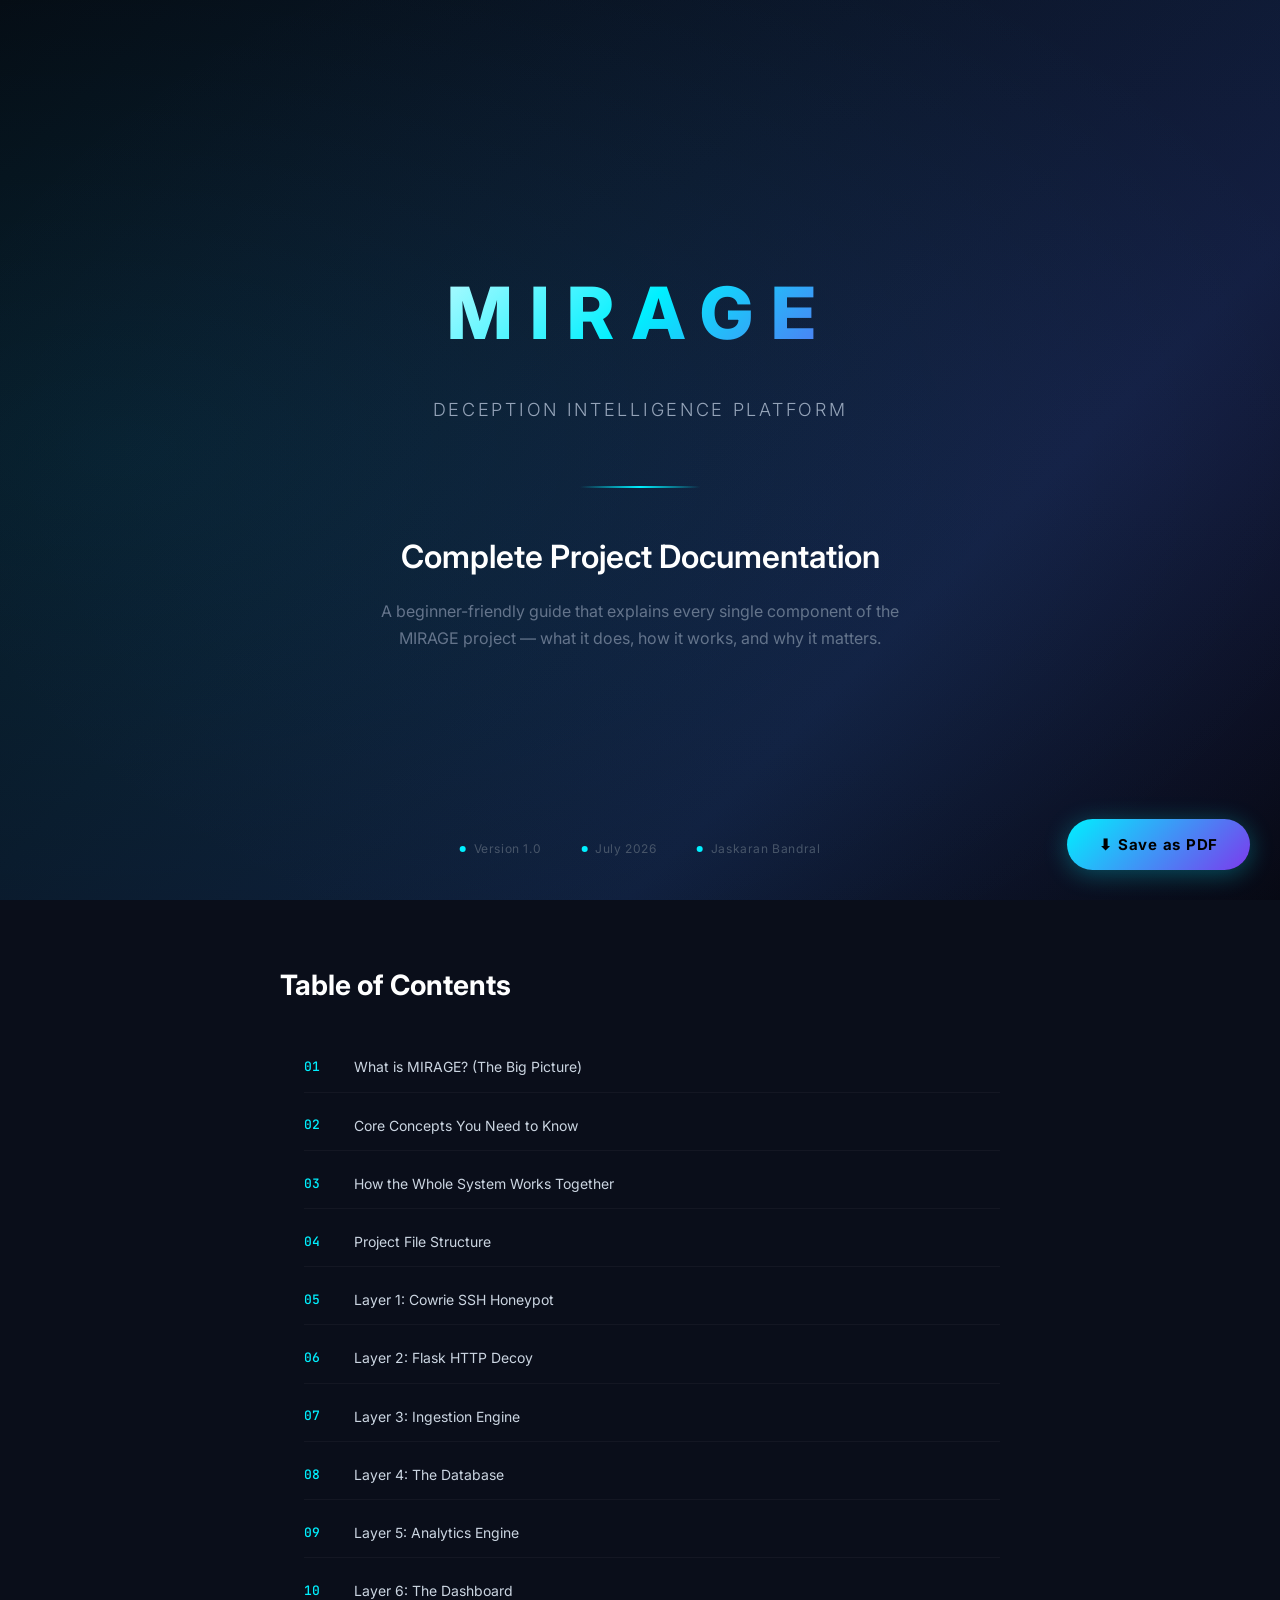
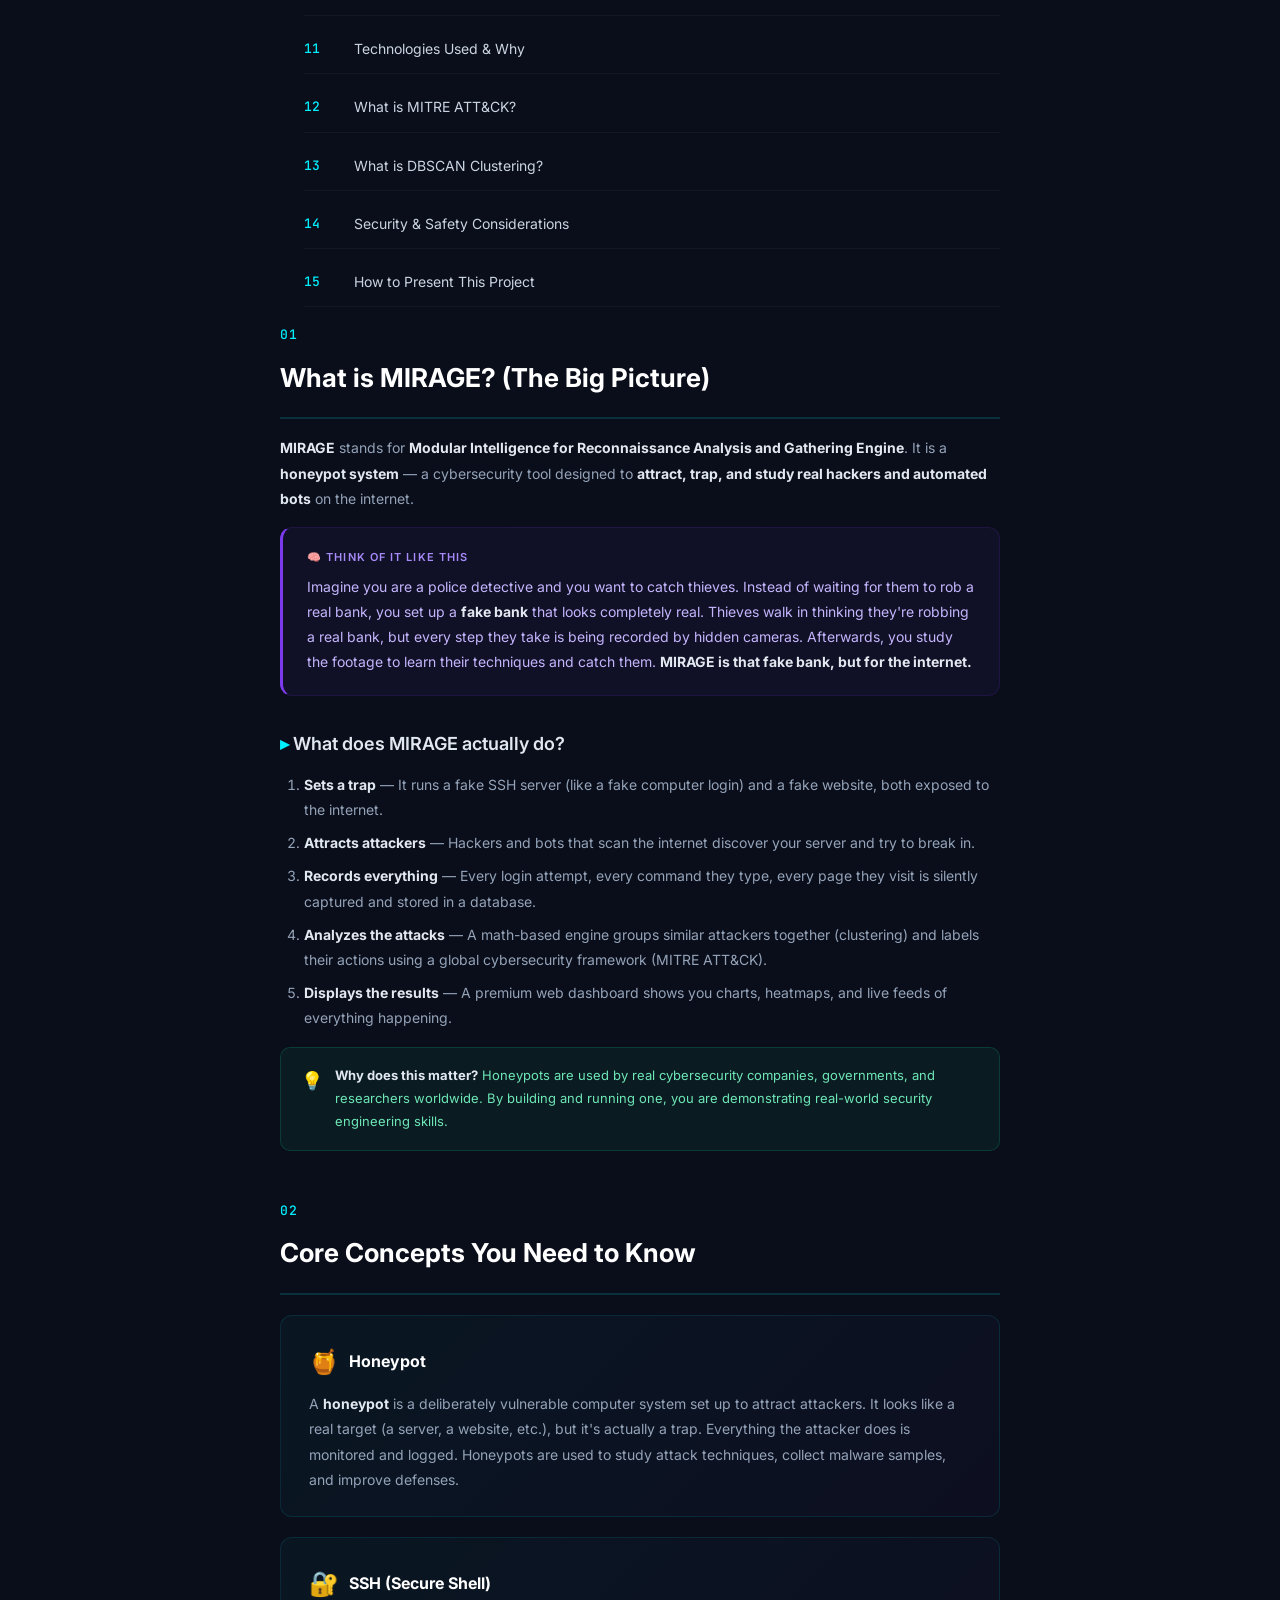
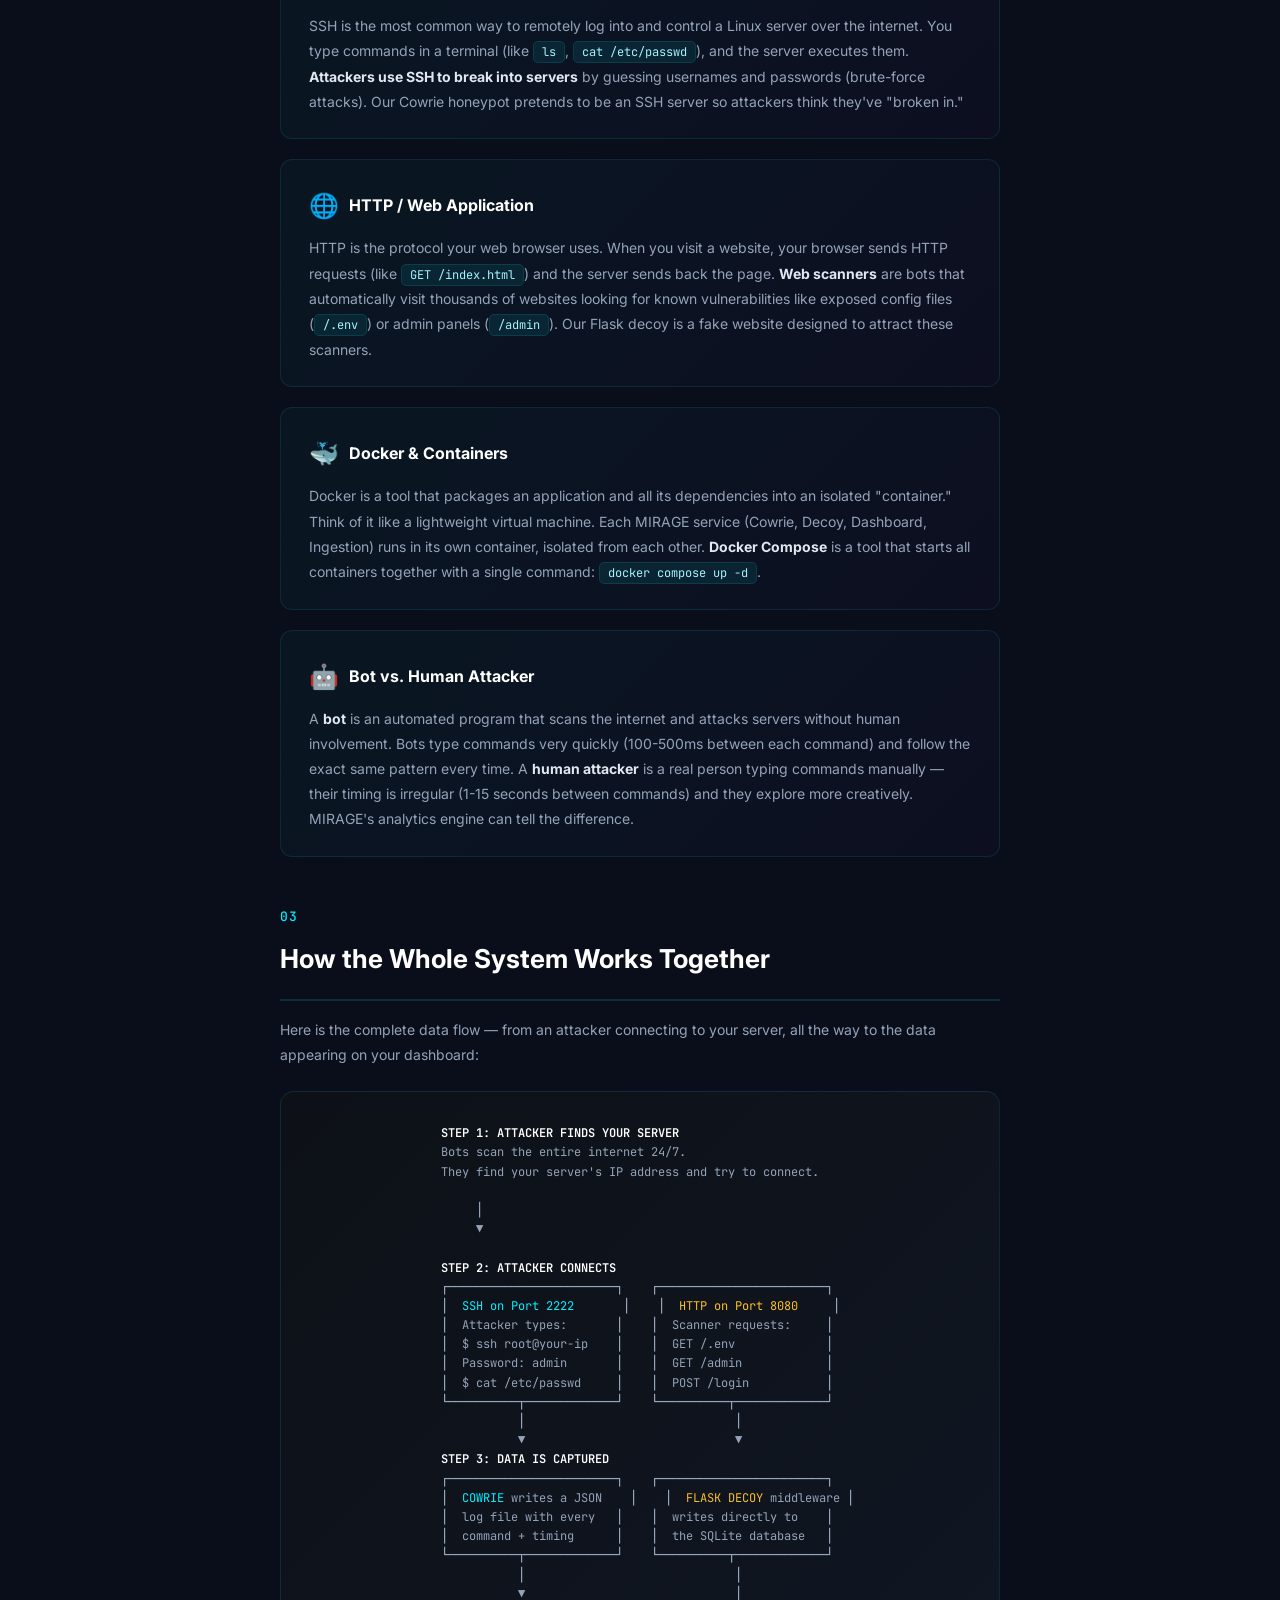
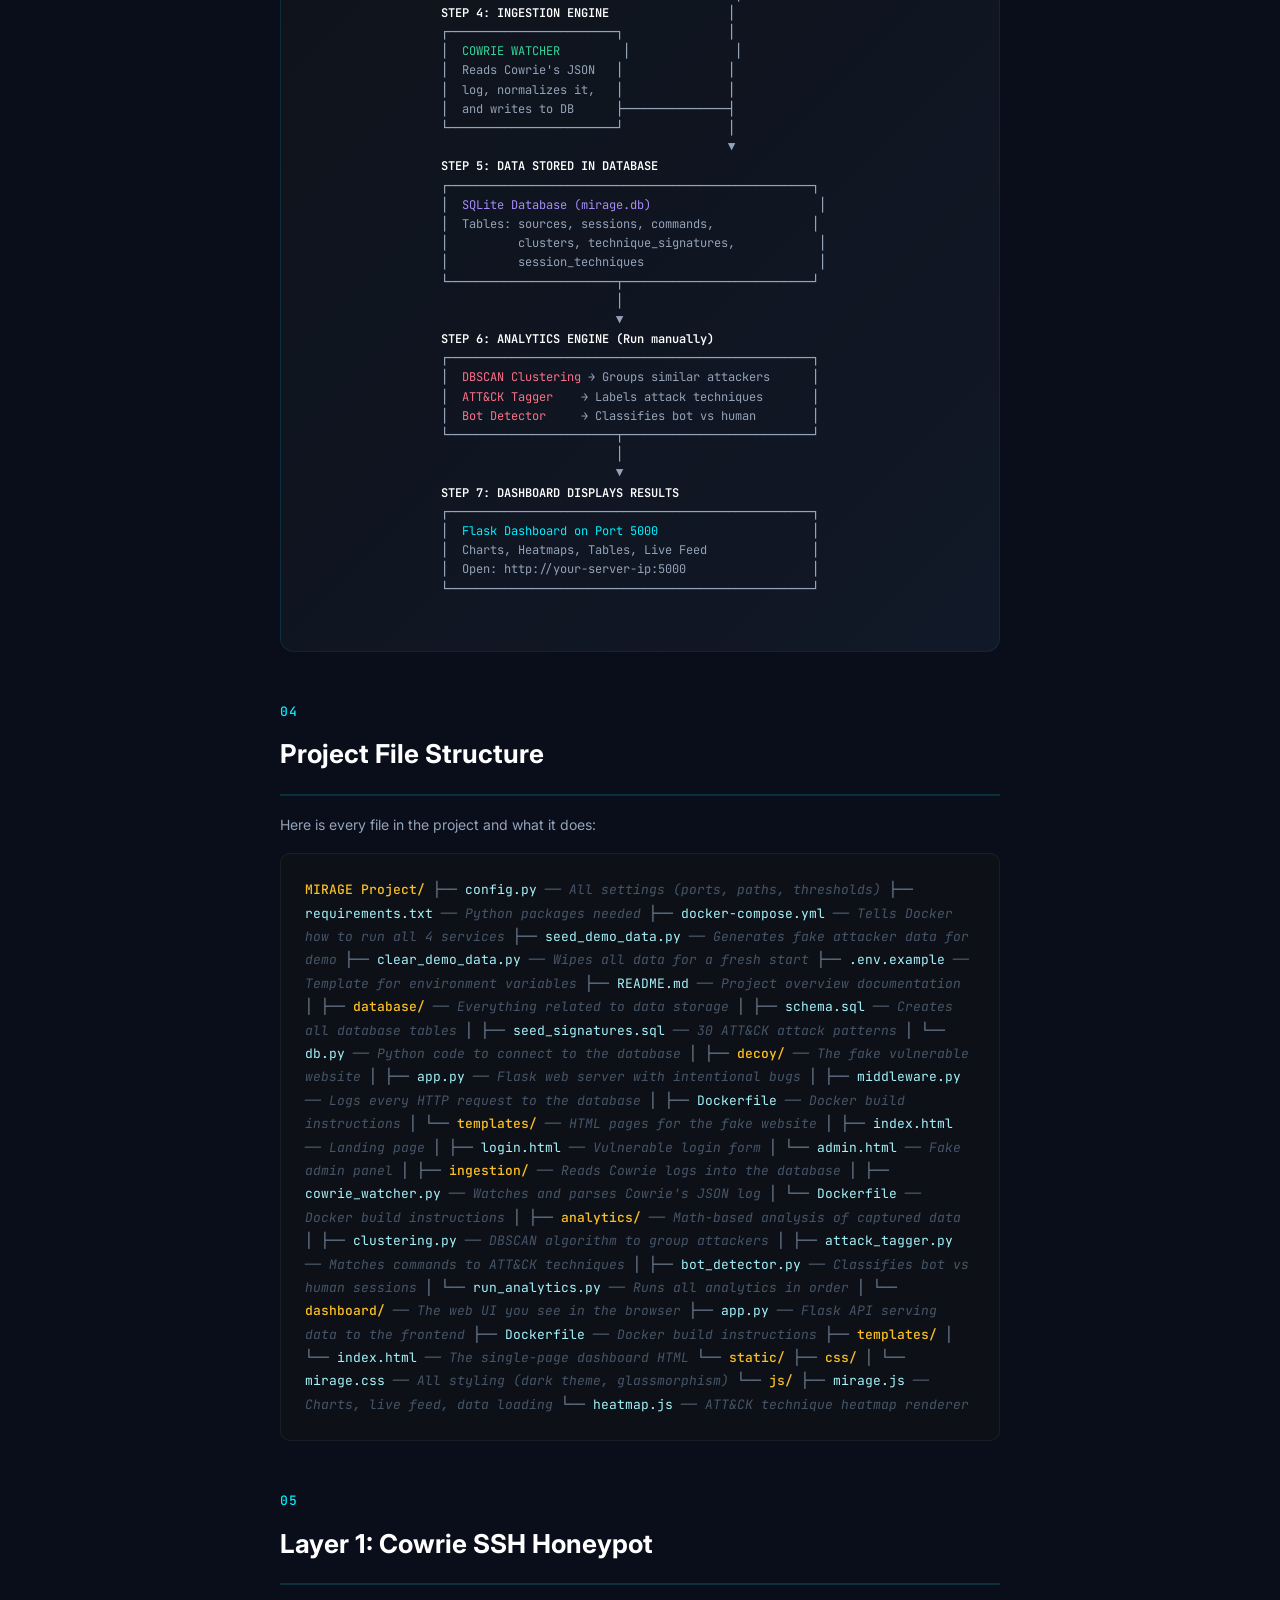
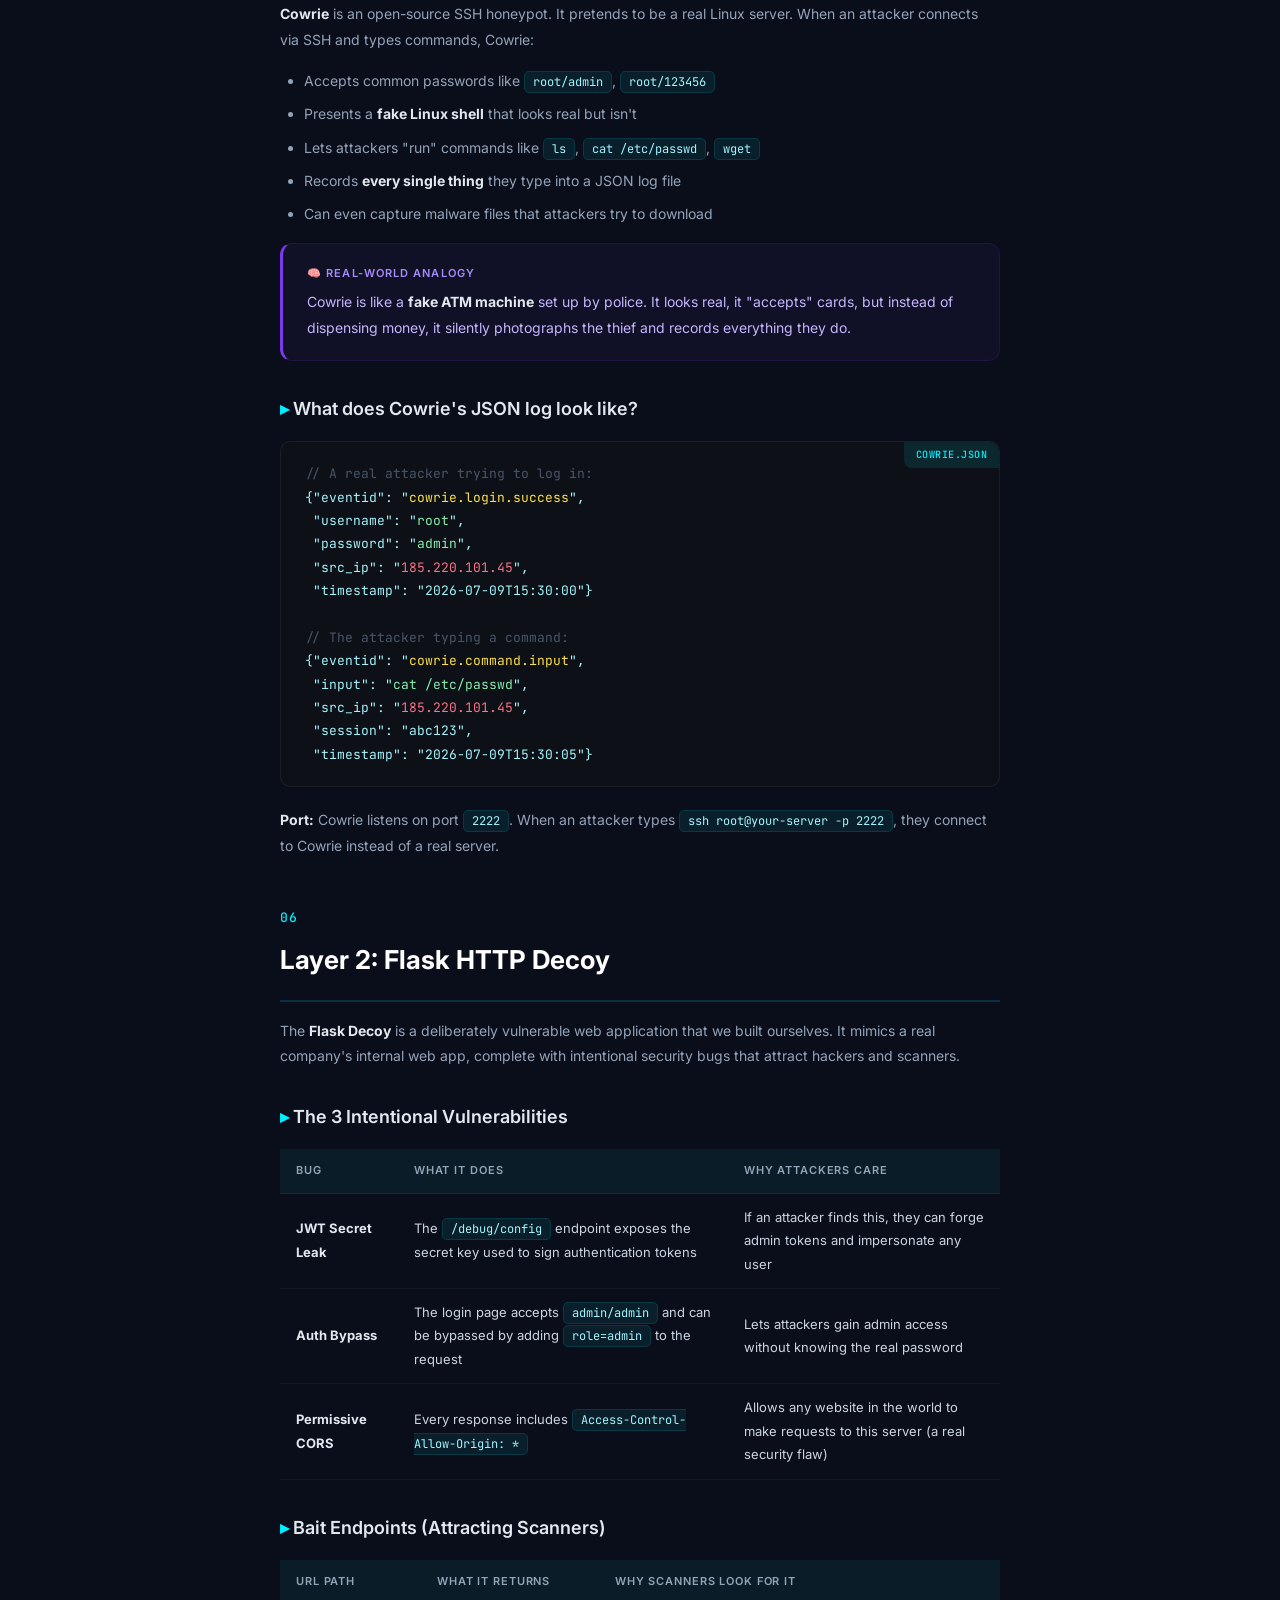
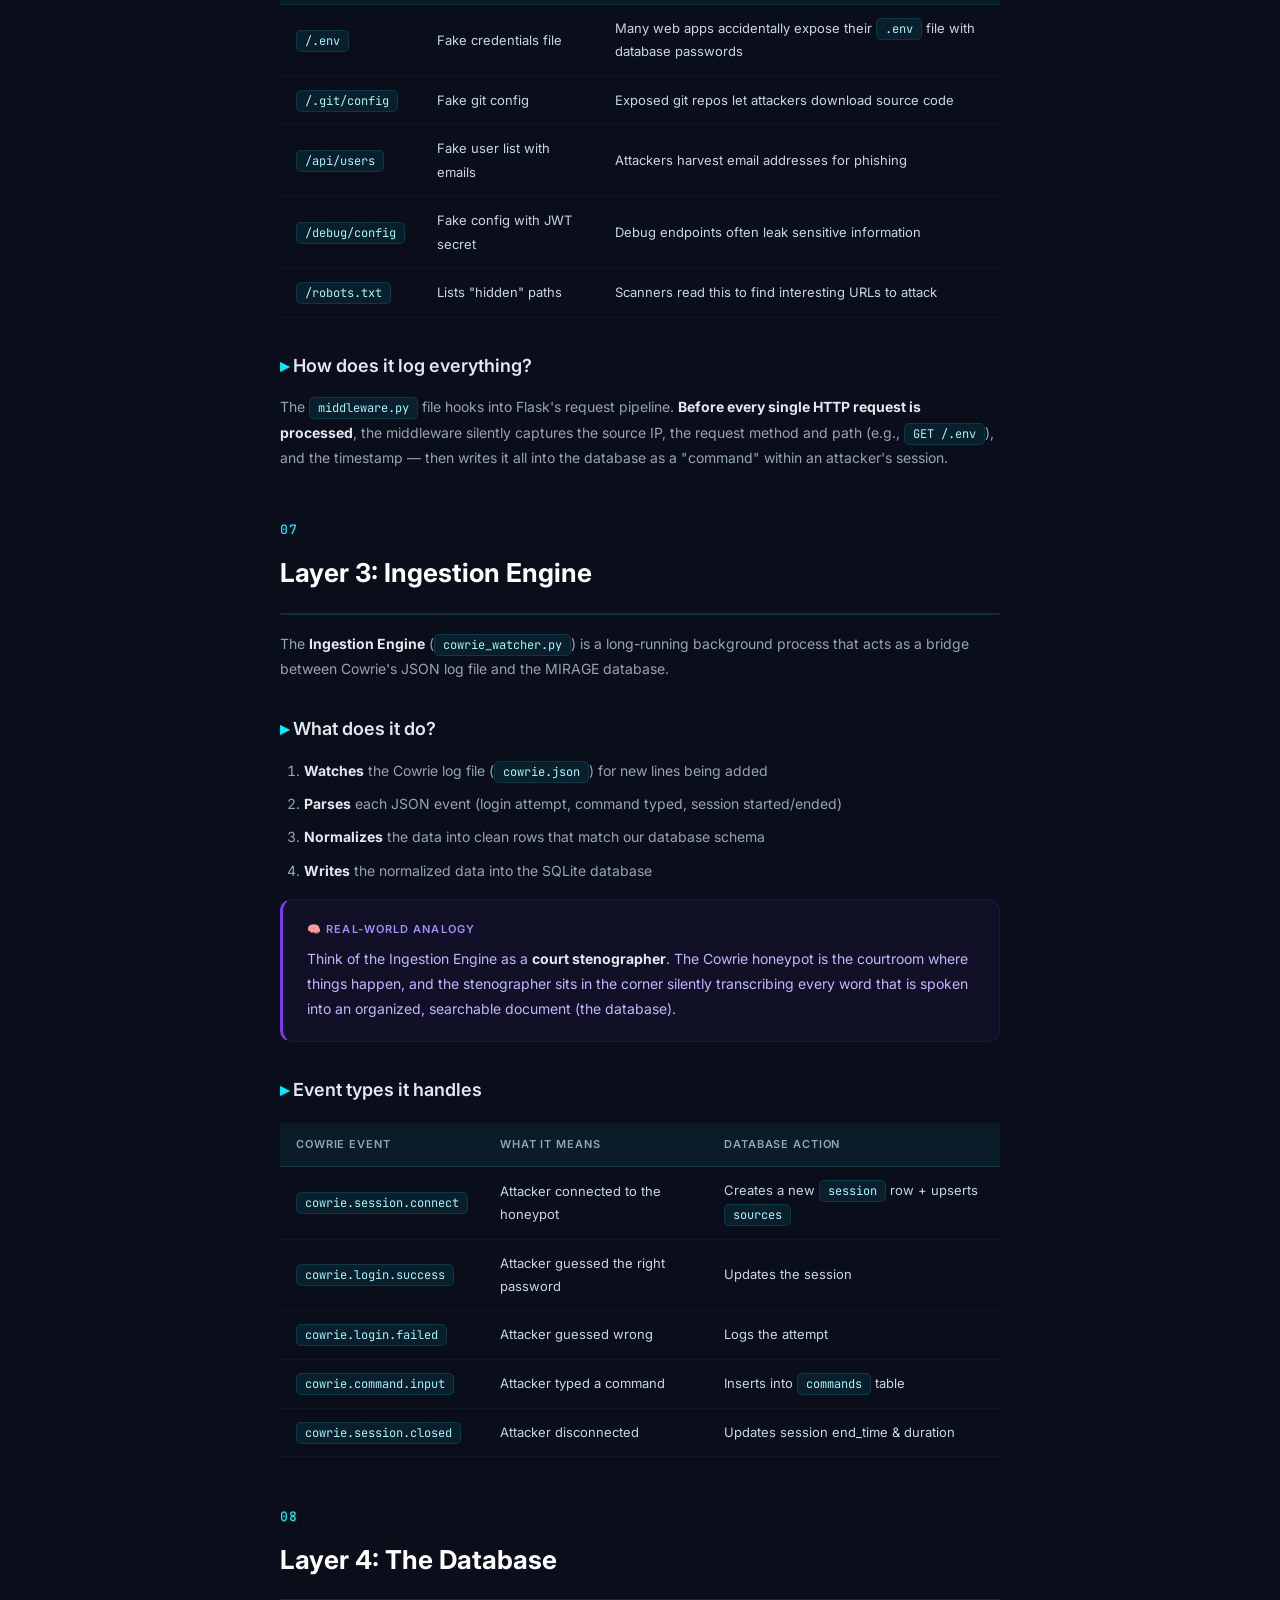
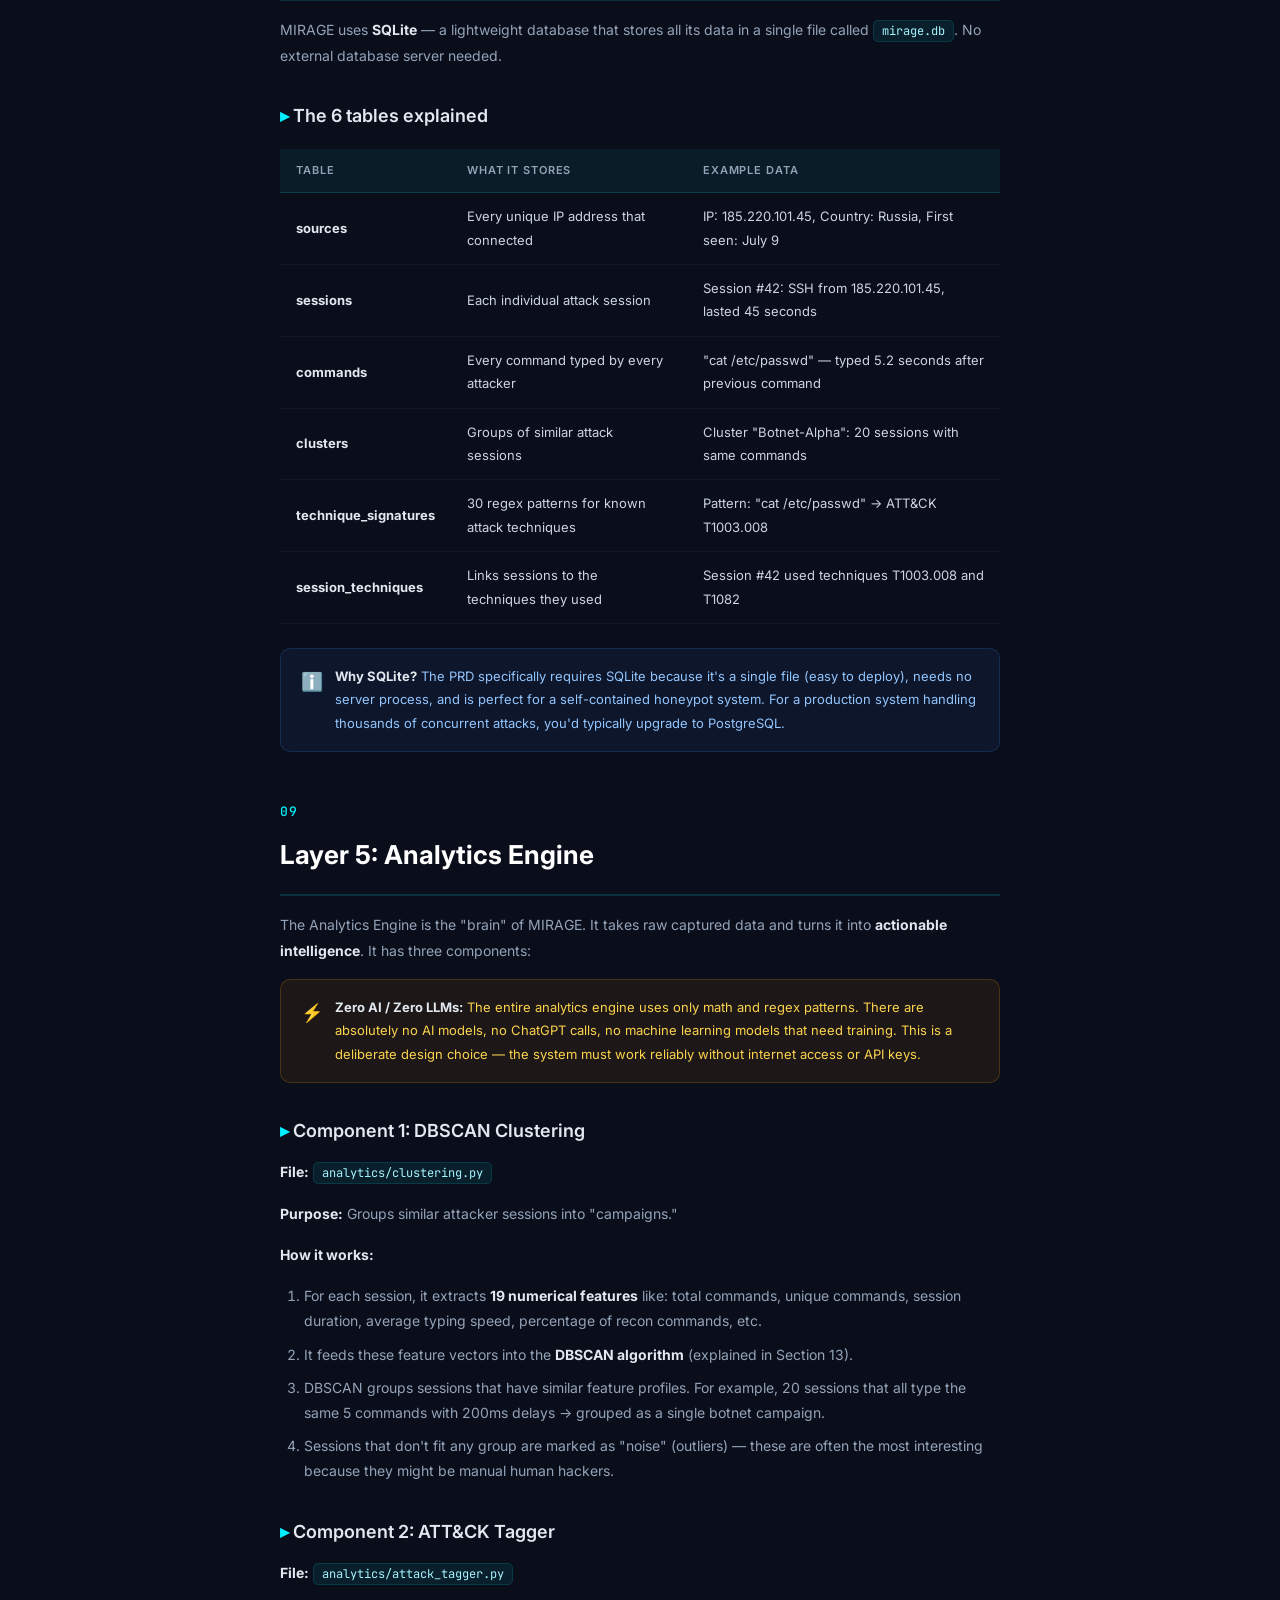
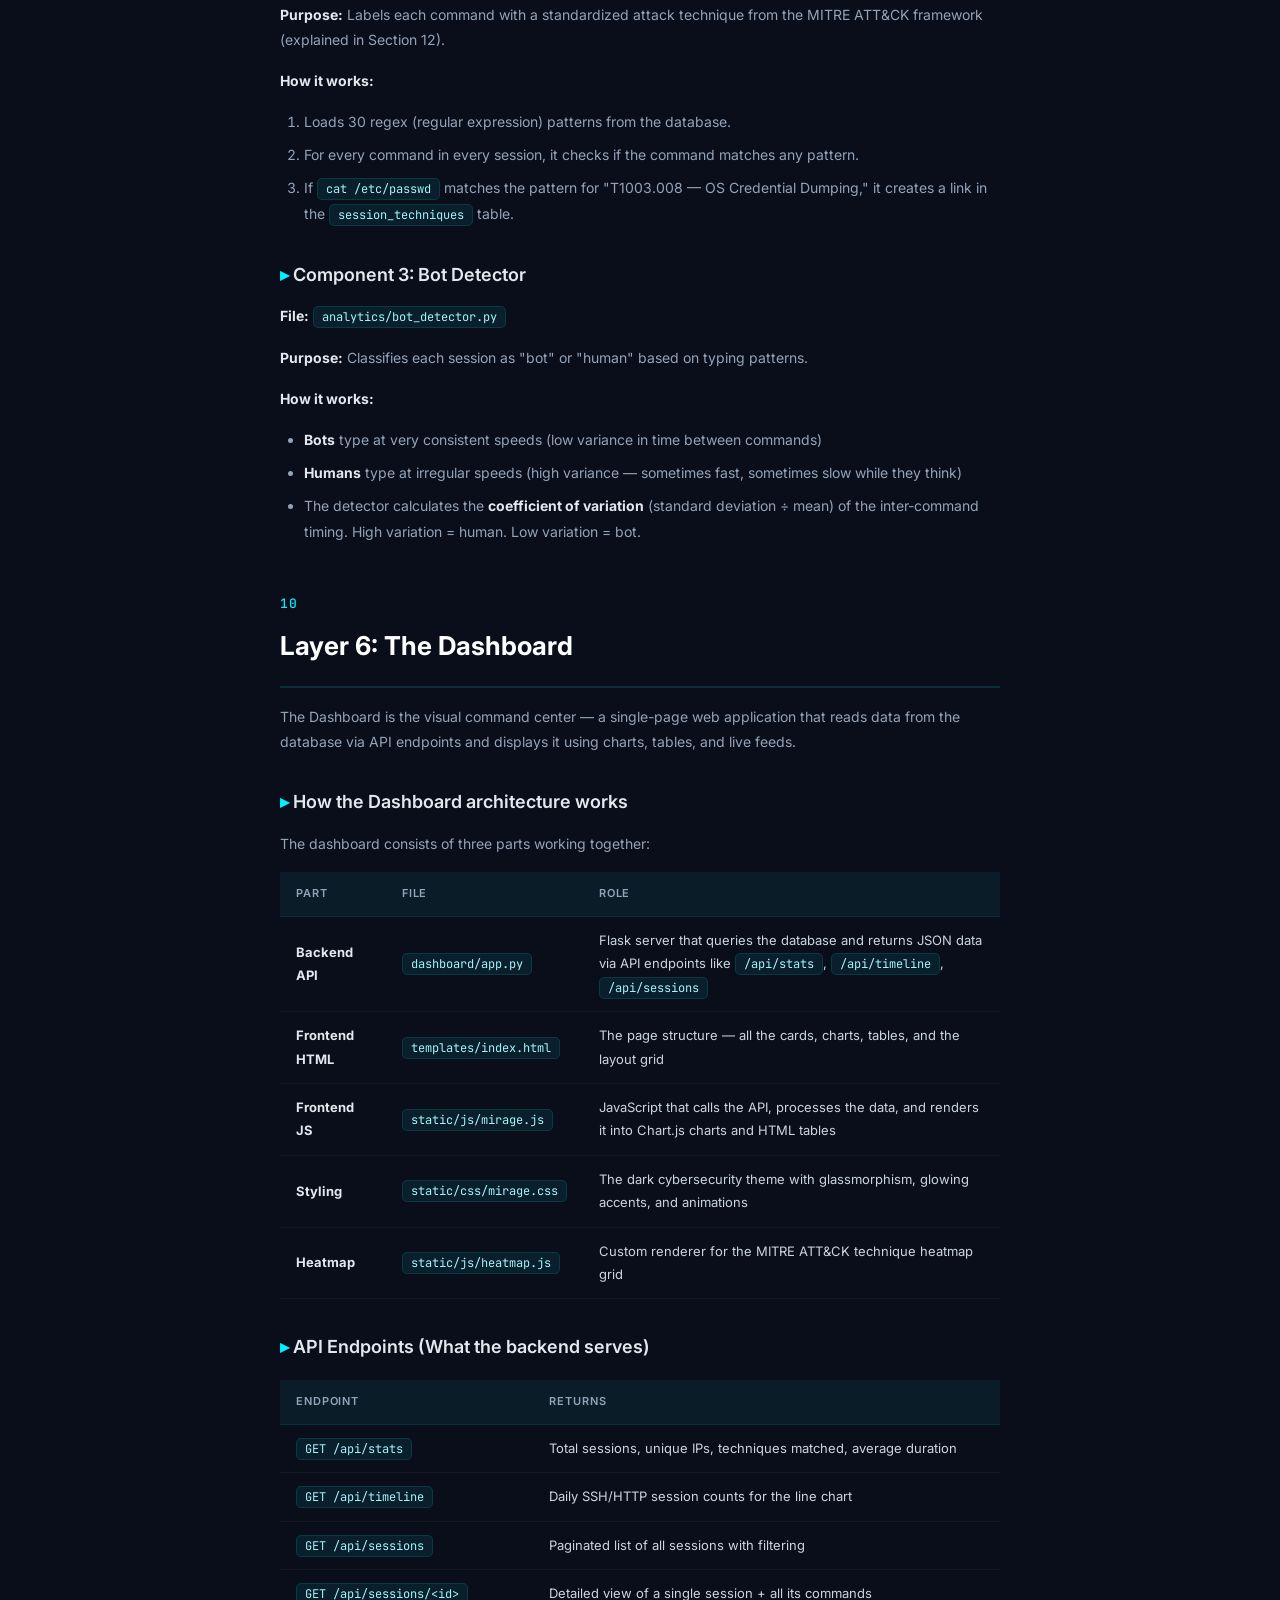
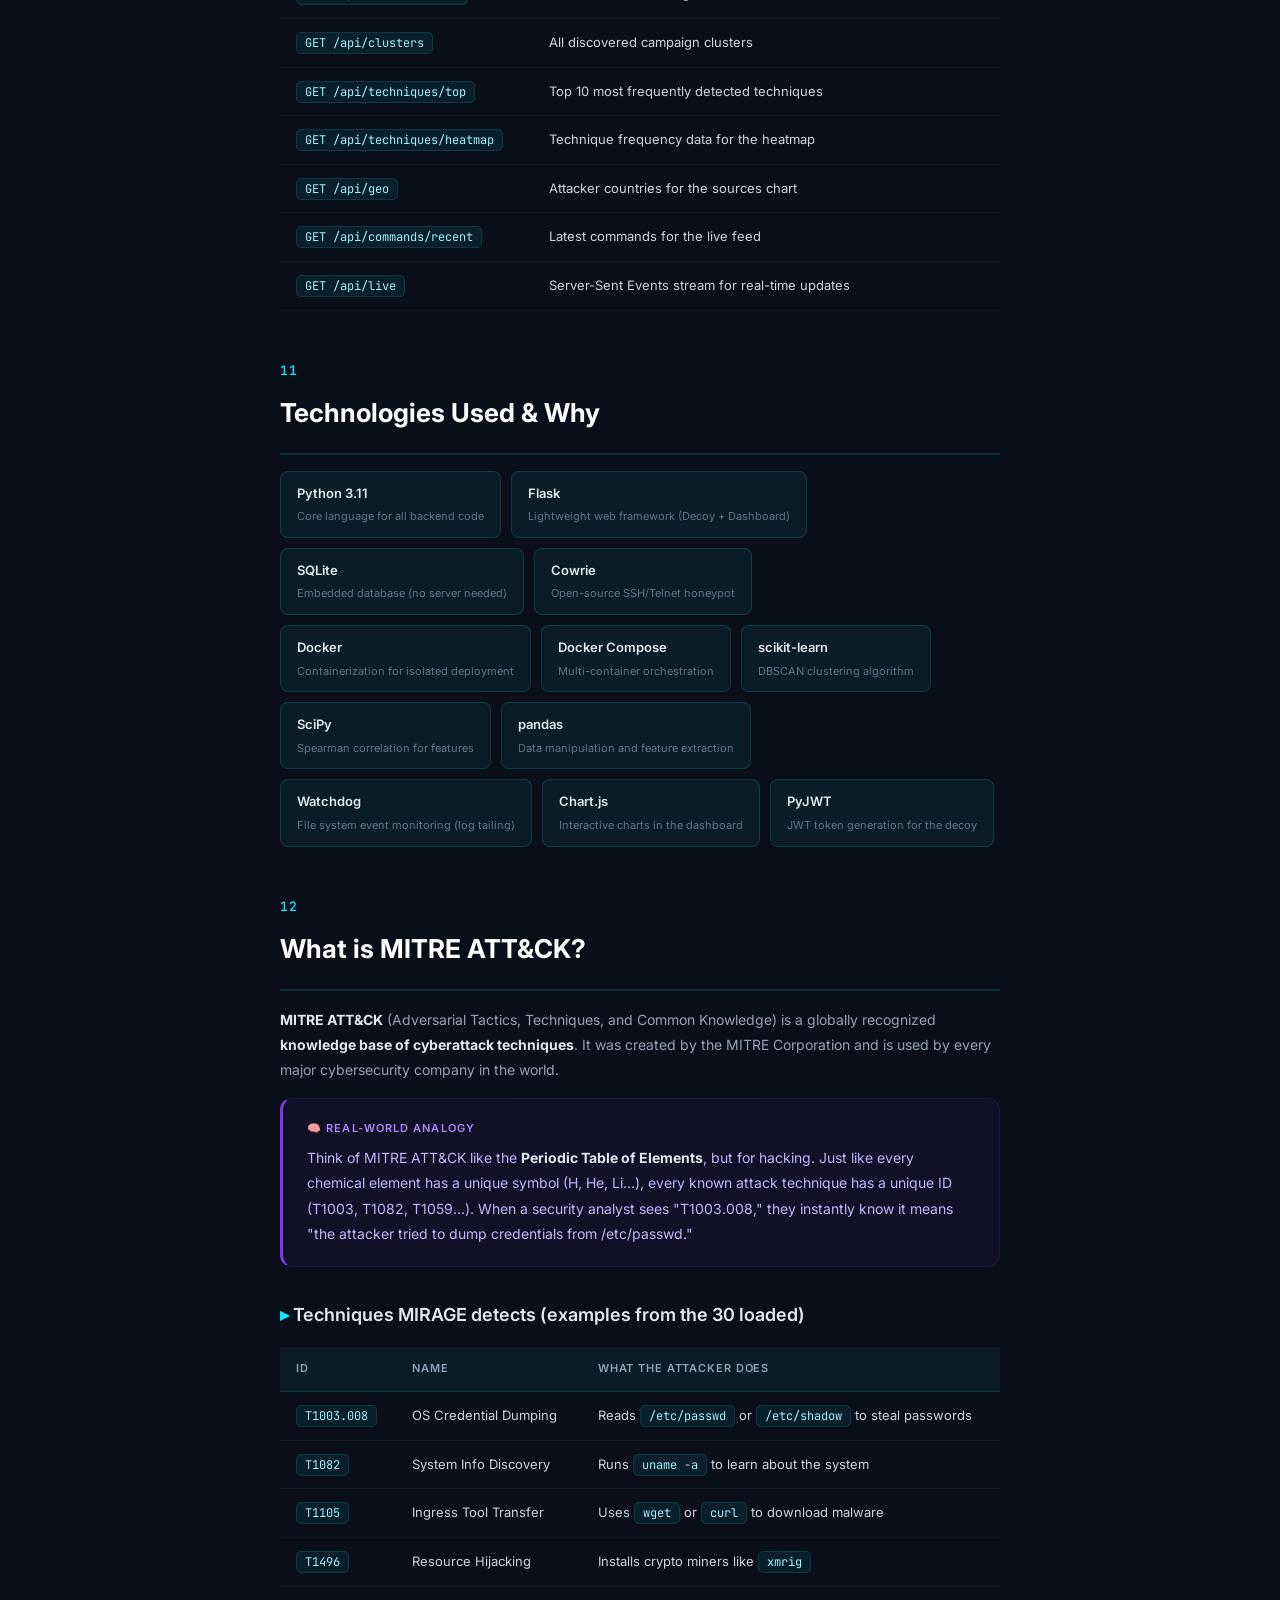
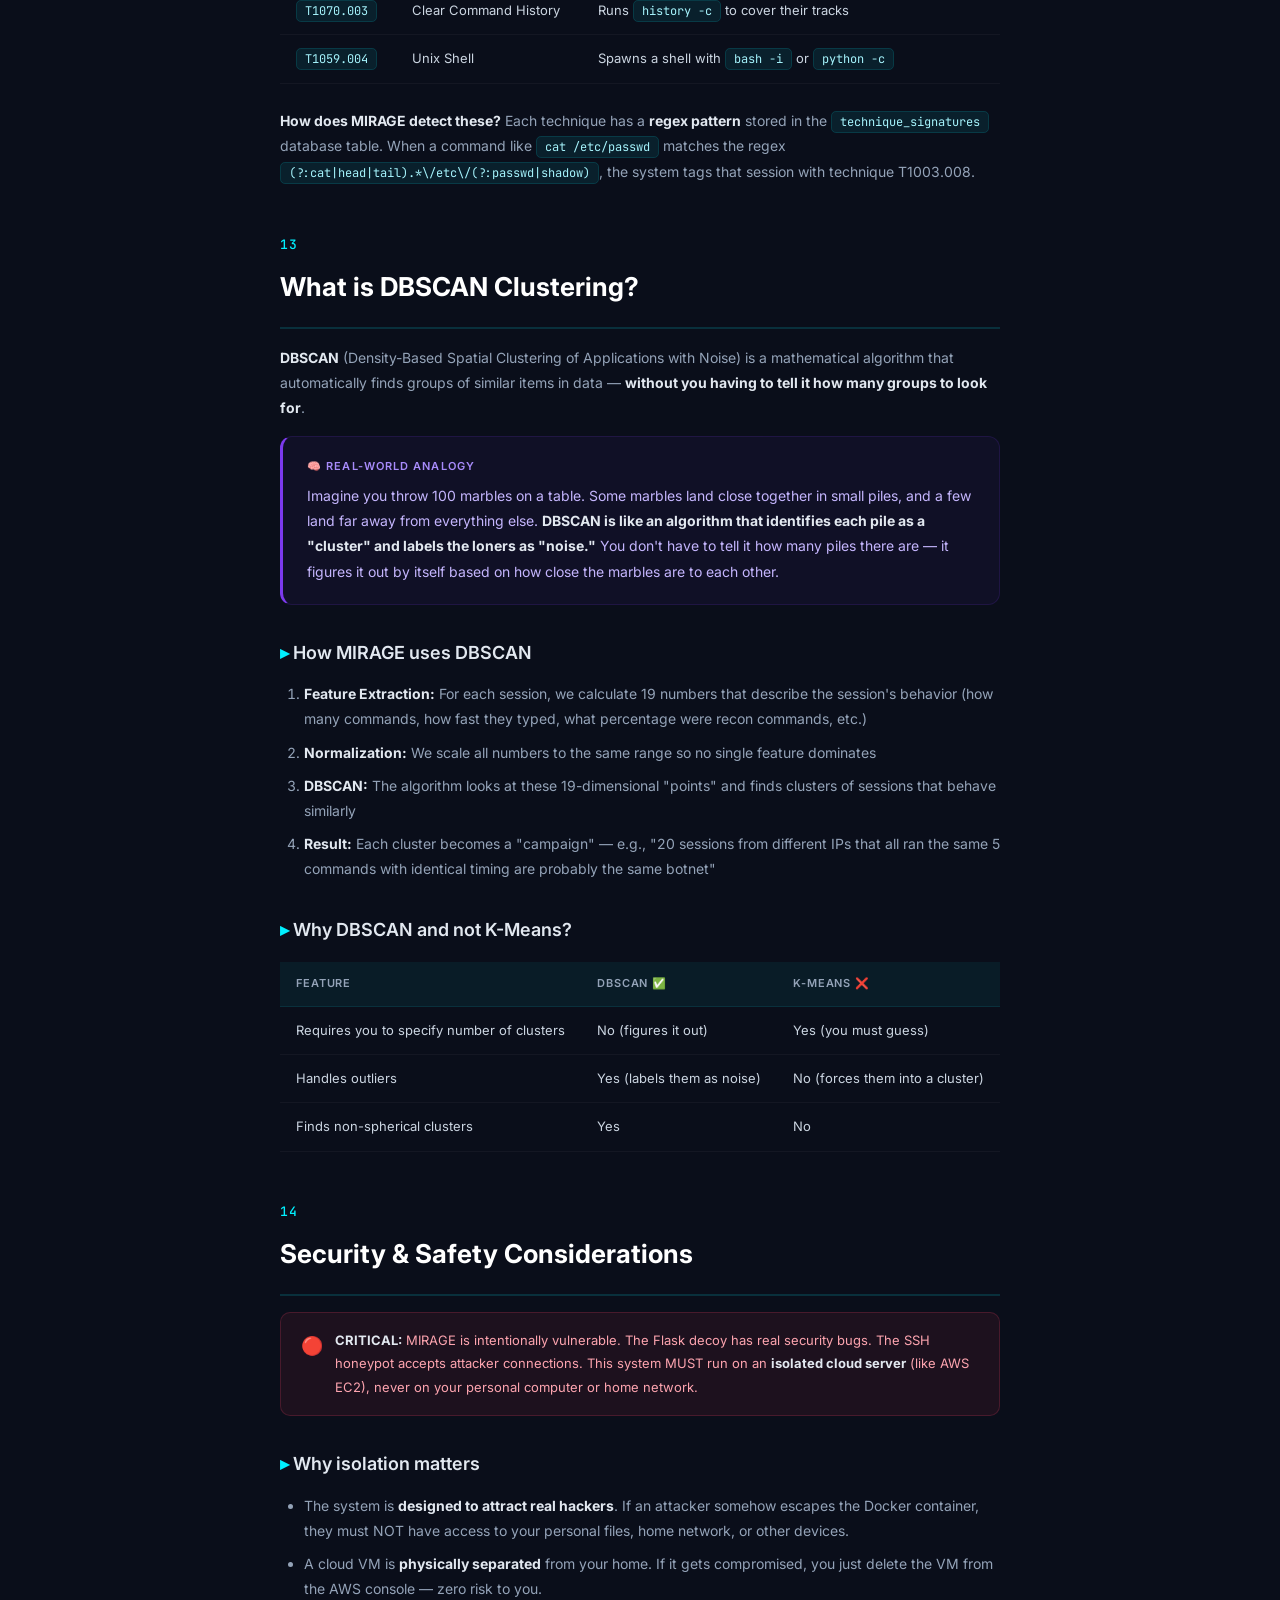
==== MIRAGE_Project_Documentation.html @ 28a6eae0 "Initial commit for MIRAGE Project" ====
<!DOCTYPE html>
<html lang="en">
<head>
    <meta charset="UTF-8">
    <meta name="viewport" content="width=device-width, initial-scale=1.0">
    <title>MIRAGE — Complete Project Documentation</title>
    <link href="https://fonts.googleapis.com/css2?family=Inter:wght@300;400;500;600;700;800&family=JetBrains+Mono:wght@400;500&display=swap" rel="stylesheet">
    <style>
        @page { margin: 0; size: A4; }
        * { margin: 0; padding: 0; box-sizing: border-box; }

        body {
            font-family: 'Inter', sans-serif;
            background: #0a0e1a;
            color: #cbd5e1;
            line-height: 1.8;
            font-size: 14px;
            -webkit-print-color-adjust: exact !important;
            print-color-adjust: exact !important;
        }

        /* ── Cover ─────────────────────────────────────── */
        .cover {
            min-height: 100vh;
            display: flex;
            flex-direction: column;
            justify-content: center;
            align-items: center;
            text-align: center;
            background: linear-gradient(135deg, #050810 0%, #0a1628 40%, #0f1d3a 70%, #050810 100%);
            position: relative;
            overflow: hidden;
            page-break-after: always;
        }
        .cover::before {
            content: '';
            position: absolute;
            top: -50%; left: -50%;
            width: 200%; height: 200%;
            background: radial-gradient(ellipse at 30% 50%, rgba(0,240,255,0.08) 0%, transparent 50%),
                        radial-gradient(ellipse at 70% 50%, rgba(124,58,237,0.06) 0%, transparent 50%);
        }
        .cover-content { position: relative; z-index: 1; }
        .cover-logo {
            font-size: 72px; font-weight: 800; letter-spacing: 0.25em;
            background: linear-gradient(135deg, #fff 0%, #00f0ff 50%, #7c3aed 100%);
            -webkit-background-clip: text; background-clip: text; color: transparent;
            margin-bottom: 16px;
        }
        .cover-subtitle {
            font-size: 18px; font-weight: 300; color: #94a3b8;
            letter-spacing: 0.15em; text-transform: uppercase; margin-bottom: 60px;
        }
        .cover-divider {
            width: 120px; height: 2px;
            background: linear-gradient(90deg, transparent, #00f0ff, transparent);
            margin: 0 auto 40px;
        }
        .cover-title { font-size: 32px; font-weight: 600; color: #fff; margin-bottom: 12px; }
        .cover-desc { font-size: 16px; color: #64748b; max-width: 550px; line-height: 1.7; }
        .cover-meta {
            position: absolute; bottom: 40px; left: 50%; transform: translateX(-50%);
            display: flex; gap: 40px; font-size: 12px; color: #475569;
            letter-spacing: 0.05em; z-index: 1;
        }
        .cover-meta span { display: flex; align-items: center; gap: 8px; }
        .cover-meta .dot { width: 6px; height: 6px; border-radius: 50%; background: #00f0ff; }

        /* ── Content ───────────────────────────────────── */
        .content { max-width: 820px; margin: 0 auto; padding: 60px 50px; }

        /* ── Section Headers ───────────────────────────── */
        .section { margin-bottom: 48px; }
        .section-number {
            font-family: 'JetBrains Mono', monospace; font-size: 13px;
            color: #00f0ff; font-weight: 500; letter-spacing: 0.05em;
            margin-bottom: 8px; display: block;
        }
        h2.section-heading {
            font-size: 26px; font-weight: 700; color: #fff; margin-bottom: 16px;
            padding-bottom: 16px; border-bottom: 2px solid rgba(0,240,255,0.15);
        }
        h3 {
            font-size: 18px; font-weight: 600; color: #e2e8f0;
            margin: 32px 0 12px;
        }
        h3::before { content: '▸ '; color: #00f0ff; }
        h4 {
            font-size: 15px; font-weight: 600; color: #94a3b8;
            margin: 24px 0 8px; text-transform: uppercase; letter-spacing: 0.05em;
        }
        p { color: #94a3b8; margin-bottom: 16px; }
        strong { color: #e2e8f0; }
        ul, ol { padding-left: 24px; margin-bottom: 16px; color: #94a3b8; }
        li { margin-bottom: 8px; }

        /* ── Code Blocks ───────────────────────────────── */
        .code-block {
            background: #0d1117; border: 1px solid rgba(255,255,255,0.06);
            border-radius: 10px; padding: 20px 24px; margin: 16px 0 20px;
            overflow-x: auto; position: relative;
        }
        .code-block::before {
            content: attr(data-label); position: absolute; top: 0; right: 0;
            background: rgba(0,240,255,0.1); color: #00f0ff;
            font-size: 10px; font-family: 'JetBrains Mono', monospace;
            padding: 4px 12px; border-radius: 0 10px 0 8px;
            letter-spacing: 0.05em; text-transform: uppercase; font-weight: 500;
        }
        .code-block code {
            font-family: 'JetBrains Mono', monospace; font-size: 13px;
            color: #a5f3fc; line-height: 1.8; white-space: pre; display: block;
        }
        code.inline {
            font-family: 'JetBrains Mono', monospace; font-size: 12px;
            background: rgba(0,240,255,0.08); color: #a5f3fc;
            padding: 2px 8px; border-radius: 5px;
            border: 1px solid rgba(0,240,255,0.12);
        }
        .comment { color: #475569; }
        .highlight { color: #fde047; }
        .string { color: #86efac; }

        /* ── Tables ────────────────────────────────────── */
        table { width: 100%; border-collapse: collapse; margin: 16px 0 24px; font-size: 13px; }
        thead th {
            background: rgba(0,240,255,0.06); color: #94a3b8; font-weight: 600;
            text-transform: uppercase; letter-spacing: 0.08em; font-size: 11px;
            padding: 12px 16px; text-align: left;
            border-bottom: 1px solid rgba(0,240,255,0.15);
        }
        tbody td {
            padding: 12px 16px; border-bottom: 1px solid rgba(255,255,255,0.04); color: #cbd5e1;
        }

        /* ── Alert Boxes ───────────────────────────────── */
        .alert {
            border-radius: 10px; padding: 16px 20px; margin: 16px 0;
            display: flex; gap: 12px; align-items: flex-start; font-size: 13px;
        }
        .alert-icon { font-size: 18px; flex-shrink: 0; margin-top: 1px; }
        .alert-note { background: rgba(59,130,246,0.08); border: 1px solid rgba(59,130,246,0.2); color: #93c5fd; }
        .alert-tip { background: rgba(16,185,129,0.08); border: 1px solid rgba(16,185,129,0.2); color: #6ee7b7; }
        .alert-warning { background: rgba(245,158,11,0.08); border: 1px solid rgba(245,158,11,0.2); color: #fcd34d; }
        .alert-danger { background: rgba(244,63,94,0.08); border: 1px solid rgba(244,63,94,0.2); color: #fda4af; }

        /* ── Concept Cards ─────────────────────────────── */
        .concept-card {
            background: linear-gradient(135deg, rgba(0,240,255,0.04) 0%, rgba(124,58,237,0.03) 100%);
            border: 1px solid rgba(0,240,255,0.1); border-radius: 12px;
            padding: 24px 28px; margin: 20px 0;
        }
        .concept-card-title {
            font-size: 16px; font-weight: 700; color: #fff; margin-bottom: 8px;
            display: flex; align-items: center; gap: 10px;
        }
        .concept-card-title .emoji { font-size: 24px; }
        .concept-card p { color: #94a3b8; margin-bottom: 8px; font-size: 14px; }
        .concept-card p:last-child { margin-bottom: 0; }

        /* ── Flow Diagram ──────────────────────────────── */
        .flow-diagram {
            background: linear-gradient(135deg, #0d1117 0%, #111827 100%);
            border: 1px solid rgba(0,240,255,0.1); border-radius: 14px;
            padding: 32px; margin: 24px 0; text-align: center;
        }
        .flow-diagram pre {
            font-family: 'JetBrains Mono', monospace; font-size: 12px;
            line-height: 1.6; color: #94a3b8; display: inline-block; text-align: left;
        }
        .cyan { color: #00f0ff; } .amber { color: #fbbf24; }
        .violet { color: #a78bfa; } .emerald { color: #34d399; }
        .rose { color: #fb7185; } .white { color: #fff; font-weight: 600; }

        /* ── File Tree ─────────────────────────────────── */
        .file-tree {
            background: #0d1117; border: 1px solid rgba(255,255,255,0.06);
            border-radius: 10px; padding: 24px; margin: 16px 0;
            font-family: 'JetBrains Mono', monospace; font-size: 13px;
            line-height: 1.8; color: #64748b;
        }
        .file-tree .folder { color: #fbbf24; font-weight: 500; }
        .file-tree .file { color: #a5f3fc; }
        .file-tree .desc { color: #475569; font-style: italic; }

        /* ── Analogy Box ───────────────────────────────── */
        .analogy {
            background: rgba(124,58,237,0.06); border: 1px solid rgba(124,58,237,0.15);
            border-radius: 12px; padding: 20px 24px; margin: 16px 0;
            border-left: 3px solid #7c3aed;
        }
        .analogy-label {
            font-size: 11px; text-transform: uppercase; letter-spacing: 0.1em;
            color: #a78bfa; font-weight: 600; margin-bottom: 6px;
        }
        .analogy p { color: #c4b5fd; margin-bottom: 0; }

        /* ── Tech Badge ────────────────────────────────── */
        .tech-grid { display: flex; flex-wrap: wrap; gap: 10px; margin: 16px 0 24px; }
        .tech-badge {
            background: rgba(0,240,255,0.06); border: 1px solid rgba(0,240,255,0.15);
            border-radius: 8px; padding: 10px 16px; display: flex;
            flex-direction: column; gap: 2px; min-width: 140px;
        }
        .tech-badge-name { font-size: 13px; font-weight: 600; color: #e2e8f0; }
        .tech-badge-role { font-size: 11px; color: #64748b; }

        .page-break { page-break-before: always; }

        .doc-footer {
            margin-top: 80px; padding-top: 24px;
            border-top: 1px solid rgba(255,255,255,0.06);
            text-align: center; color: #334155; font-size: 12px; letter-spacing: 0.05em;
        }

        .print-btn {
            position: fixed; bottom: 30px; right: 30px;
            background: linear-gradient(135deg, #00f0ff 0%, #7c3aed 100%);
            color: #000; border: none; padding: 16px 32px; border-radius: 50px;
            font-family: 'Inter', sans-serif; font-size: 15px; font-weight: 700;
            cursor: pointer; z-index: 9999;
            box-shadow: 0 4px 24px rgba(0,240,255,0.3); letter-spacing: 0.05em;
        }
        .print-btn:hover { transform: translateY(-2px); box-shadow: 0 8px 32px rgba(0,240,255,0.5); }
        @media print { .print-btn { display: none !important; } }

        /* ── TOC ───────────────────────────────────────── */
        .toc { page-break-after: always; }
        .toc h2 { font-size: 28px; margin-bottom: 32px; color: #fff; }
        .toc-list { list-style: none; counter-reset: toc; }
        .toc-list li {
            counter-increment: toc; display: flex; align-items: center;
            padding: 12px 0; border-bottom: 1px solid rgba(255,255,255,0.04);
        }
        .toc-list li::before {
            content: counter(toc, decimal-leading-zero);
            font-family: 'JetBrains Mono', monospace; font-size: 13px;
            color: #00f0ff; margin-right: 20px; font-weight: 500; min-width: 30px;
        }
        .toc-list li span { flex: 1; color: #cbd5e1; }

        /* ── Print Fixes to Prevent Distortion ─────── */
        @media print {
            body { 
                /* Prevent flexbox from breaking Chrome's print pagination */
                display: block !important; 
            }
            .content {
                display: block !important;
            }
            .code-block, table, tr, td, th, .concept-card, 
            .analogy, .alert, .file-tree, .tech-badge {
                page-break-inside: avoid !important;
                break-inside: avoid !important;
            }
            h2, h3, h4 {
                page-break-after: avoid !important;
                break-after: avoid !important;
            }
            /* Ensure cover page flexbox doesn't bleed into next pages */
            .cover {
                display: block !important;
                height: 100vh !important;
                padding-top: 30vh !important;
            }
            .cover-meta {
                position: relative !important;
                bottom: auto !important;
                left: auto !important;
                transform: none !important;
                justify-content: center !important;
                margin-top: 100px !important;
            }
        }
    </style>
</head>
<body>

<button class="print-btn" onclick="window.print()">⬇ Save as PDF</button>

<!-- ══════════════════════════════════════════════════════ -->
<!--                     COVER PAGE                        -->
<!-- ══════════════════════════════════════════════════════ -->
<div class="cover">
    <div class="cover-content">
        <div class="cover-logo">MIRAGE</div>
        <div class="cover-subtitle">Deception Intelligence Platform</div>
        <div class="cover-divider"></div>
        <div class="cover-title">Complete Project Documentation</div>
        <div class="cover-desc">A beginner-friendly guide that explains every single component of the MIRAGE project — what it does, how it works, and why it matters.</div>
    </div>
    <div class="cover-meta">
        <span><div class="dot"></div>Version 1.0</span>
        <span><div class="dot"></div>July 2026</span>
        <span><div class="dot"></div>Jaskaran Bandral</span>
    </div>
</div>

<!-- ══════════════════════════════════════════════════════ -->
<div class="content">

    <!-- TOC -->
    <div class="toc">
        <h2>Table of Contents</h2>
        <ol class="toc-list">
            <li><span>What is MIRAGE? (The Big Picture)</span></li>
            <li><span>Core Concepts You Need to Know</span></li>
            <li><span>How the Whole System Works Together</span></li>
            <li><span>Project File Structure</span></li>
            <li><span>Layer 1: Cowrie SSH Honeypot</span></li>
            <li><span>Layer 2: Flask HTTP Decoy</span></li>
            <li><span>Layer 3: Ingestion Engine</span></li>
            <li><span>Layer 4: The Database</span></li>
            <li><span>Layer 5: Analytics Engine</span></li>
            <li><span>Layer 6: The Dashboard</span></li>
            <li><span>Technologies Used & Why</span></li>
            <li><span>What is MITRE ATT&CK?</span></li>
            <li><span>What is DBSCAN Clustering?</span></li>
            <li><span>Security & Safety Considerations</span></li>
            <li><span>How to Present This Project</span></li>
        </ol>
    </div>

    <!-- ═══════════════════════════════════════════════ -->
    <!--              SECTION 1                         -->
    <!-- ═══════════════════════════════════════════════ -->
    <div class="section">
        <span class="section-number">01</span>
        <h2 class="section-heading">What is MIRAGE? (The Big Picture)</h2>

        <p><strong>MIRAGE</strong> stands for <strong>Modular Intelligence for Reconnaissance Analysis and Gathering Engine</strong>. It is a <strong>honeypot system</strong> — a cybersecurity tool designed to <strong>attract, trap, and study real hackers and automated bots</strong> on the internet.</p>

        <div class="analogy">
            <div class="analogy-label">🧠 Think of it like this</div>
            <p>Imagine you are a police detective and you want to catch thieves. Instead of waiting for them to rob a real bank, you set up a <strong>fake bank</strong> that looks completely real. Thieves walk in thinking they're robbing a real bank, but every step they take is being recorded by hidden cameras. Afterwards, you study the footage to learn their techniques and catch them. <strong>MIRAGE is that fake bank, but for the internet.</strong></p>
        </div>

        <h3>What does MIRAGE actually do?</h3>
        <ol>
            <li><strong>Sets a trap</strong> — It runs a fake SSH server (like a fake computer login) and a fake website, both exposed to the internet.</li>
            <li><strong>Attracts attackers</strong> — Hackers and bots that scan the internet discover your server and try to break in.</li>
            <li><strong>Records everything</strong> — Every login attempt, every command they type, every page they visit is silently captured and stored in a database.</li>
            <li><strong>Analyzes the attacks</strong> — A math-based engine groups similar attackers together (clustering) and labels their actions using a global cybersecurity framework (MITRE ATT&CK).</li>
            <li><strong>Displays the results</strong> — A premium web dashboard shows you charts, heatmaps, and live feeds of everything happening.</li>
        </ol>

        <div class="alert alert-tip">
            <span class="alert-icon">💡</span>
            <span><strong>Why does this matter?</strong> Honeypots are used by real cybersecurity companies, governments, and researchers worldwide. By building and running one, you are demonstrating real-world security engineering skills.</span>
        </div>
    </div>

    <!-- ═══════════════════════════════════════════════ -->
    <!--              SECTION 2                         -->
    <!-- ═══════════════════════════════════════════════ -->
    <div class="section">
        <span class="section-number">02</span>
        <h2 class="section-heading">Core Concepts You Need to Know</h2>

        <div class="concept-card">
            <div class="concept-card-title"><span class="emoji">🍯</span> Honeypot</div>
            <p>A <strong>honeypot</strong> is a deliberately vulnerable computer system set up to attract attackers. It looks like a real target (a server, a website, etc.), but it's actually a trap. Everything the attacker does is monitored and logged. Honeypots are used to study attack techniques, collect malware samples, and improve defenses.</p>
        </div>

        <div class="concept-card">
            <div class="concept-card-title"><span class="emoji">🔐</span> SSH (Secure Shell)</div>
            <p>SSH is the most common way to remotely log into and control a Linux server over the internet. You type commands in a terminal (like <code class="inline">ls</code>, <code class="inline">cat /etc/passwd</code>), and the server executes them. <strong>Attackers use SSH to break into servers</strong> by guessing usernames and passwords (brute-force attacks). Our Cowrie honeypot pretends to be an SSH server so attackers think they've "broken in."</p>
        </div>

        <div class="concept-card">
            <div class="concept-card-title"><span class="emoji">🌐</span> HTTP / Web Application</div>
            <p>HTTP is the protocol your web browser uses. When you visit a website, your browser sends HTTP requests (like <code class="inline">GET /index.html</code>) and the server sends back the page. <strong>Web scanners</strong> are bots that automatically visit thousands of websites looking for known vulnerabilities like exposed config files (<code class="inline">/.env</code>) or admin panels (<code class="inline">/admin</code>). Our Flask decoy is a fake website designed to attract these scanners.</p>
        </div>

        <div class="concept-card">
            <div class="concept-card-title"><span class="emoji">🐳</span> Docker & Containers</div>
            <p>Docker is a tool that packages an application and all its dependencies into an isolated "container." Think of it like a lightweight virtual machine. Each MIRAGE service (Cowrie, Decoy, Dashboard, Ingestion) runs in its own container, isolated from each other. <strong>Docker Compose</strong> is a tool that starts all containers together with a single command: <code class="inline">docker compose up -d</code>.</p>
        </div>

        <div class="concept-card">
            <div class="concept-card-title"><span class="emoji">🤖</span> Bot vs. Human Attacker</div>
            <p>A <strong>bot</strong> is an automated program that scans the internet and attacks servers without human involvement. Bots type commands very quickly (100-500ms between each command) and follow the exact same pattern every time. A <strong>human attacker</strong> is a real person typing commands manually — their timing is irregular (1-15 seconds between commands) and they explore more creatively. MIRAGE's analytics engine can tell the difference.</p>
        </div>
    </div>

    <div class="page-break"></div>

    <!-- ═══════════════════════════════════════════════ -->
    <!--              SECTION 3                         -->
    <!-- ═══════════════════════════════════════════════ -->
    <div class="section">
        <span class="section-number">03</span>
        <h2 class="section-heading">How the Whole System Works Together</h2>

        <p>Here is the complete data flow — from an attacker connecting to your server, all the way to the data appearing on your dashboard:</p>

        <div class="flow-diagram">
            <pre>
  <span class="white">STEP 1: ATTACKER FINDS YOUR SERVER</span>
  Bots scan the entire internet 24/7.
  They find your server's IP address and try to connect.

       │
       ▼

  <span class="white">STEP 2: ATTACKER CONNECTS</span>
  ┌────────────────────────┐    ┌────────────────────────┐
  │  <span class="cyan">SSH on Port 2222</span>       │    │  <span class="amber">HTTP on Port 8080</span>     │
  │  Attacker types:       │    │  Scanner requests:     │
  │  $ ssh root@your-ip    │    │  GET /.env             │
  │  Password: admin       │    │  GET /admin            │
  │  $ cat /etc/passwd     │    │  POST /login           │
  └──────────┬─────────────┘    └──────────┬─────────────┘
             │                              │
             ▼                              ▼
  <span class="white">STEP 3: DATA IS CAPTURED</span>
  ┌────────────────────────┐    ┌────────────────────────┐
  │  <span class="cyan">COWRIE</span> writes a JSON    │    │  <span class="amber">FLASK DECOY</span> middleware │
  │  log file with every   │    │  writes directly to    │
  │  command + timing      │    │  the SQLite database   │
  └──────────┬─────────────┘    └──────────┬─────────────┘
             │                              │
             ▼                              │
  <span class="white">STEP 4: INGESTION ENGINE</span>                 │
  ┌────────────────────────┐               │
  │  <span class="emerald">COWRIE WATCHER</span>         │               │
  │  Reads Cowrie's JSON   │               │
  │  log, normalizes it,   │               │
  │  and writes to DB      ├───────────────┤
  └────────────────────────┘               │
                                           ▼
  <span class="white">STEP 5: DATA STORED IN DATABASE</span>
  ┌────────────────────────────────────────────────────┐
  │  <span class="violet">SQLite Database (mirage.db)</span>                        │
  │  Tables: sources, sessions, commands,              │
  │          clusters, technique_signatures,            │
  │          session_techniques                         │
  └────────────────────────┬───────────────────────────┘
                           │
                           ▼
  <span class="white">STEP 6: ANALYTICS ENGINE (Run manually)</span>
  ┌────────────────────────────────────────────────────┐
  │  <span class="rose">DBSCAN Clustering</span> → Groups similar attackers      │
  │  <span class="rose">ATT&CK Tagger</span>    → Labels attack techniques       │
  │  <span class="rose">Bot Detector</span>     → Classifies bot vs human        │
  └────────────────────────┬───────────────────────────┘
                           │
                           ▼
  <span class="white">STEP 7: DASHBOARD DISPLAYS RESULTS</span>
  ┌────────────────────────────────────────────────────┐
  │  <span class="cyan">Flask Dashboard on Port 5000</span>                      │
  │  Charts, Heatmaps, Tables, Live Feed               │
  │  Open: http://your-server-ip:5000                  │
  └────────────────────────────────────────────────────┘
            </pre>
        </div>
    </div>

    <div class="page-break"></div>

    <!-- ═══════════════════════════════════════════════ -->
    <!--              SECTION 4                         -->
    <!-- ═══════════════════════════════════════════════ -->
    <div class="section">
        <span class="section-number">04</span>
        <h2 class="section-heading">Project File Structure</h2>

        <p>Here is every file in the project and what it does:</p>

        <div class="file-tree">
<span class="folder">MIRAGE Project/</span>
├── <span class="file">config.py</span>              <span class="desc">── All settings (ports, paths, thresholds)</span>
├── <span class="file">requirements.txt</span>       <span class="desc">── Python packages needed</span>
├── <span class="file">docker-compose.yml</span>     <span class="desc">── Tells Docker how to run all 4 services</span>
├── <span class="file">seed_demo_data.py</span>      <span class="desc">── Generates fake attacker data for demo</span>
├── <span class="file">clear_demo_data.py</span>     <span class="desc">── Wipes all data for a fresh start</span>
├── <span class="file">.env.example</span>           <span class="desc">── Template for environment variables</span>
├── <span class="file">README.md</span>              <span class="desc">── Project overview documentation</span>
│
├── <span class="folder">database/</span>              <span class="desc">── Everything related to data storage</span>
│   ├── <span class="file">schema.sql</span>         <span class="desc">── Creates all database tables</span>
│   ├── <span class="file">seed_signatures.sql</span> <span class="desc">── 30 ATT&CK attack patterns</span>
│   └── <span class="file">db.py</span>              <span class="desc">── Python code to connect to the database</span>
│
├── <span class="folder">decoy/</span>                 <span class="desc">── The fake vulnerable website</span>
│   ├── <span class="file">app.py</span>             <span class="desc">── Flask web server with intentional bugs</span>
│   ├── <span class="file">middleware.py</span>      <span class="desc">── Logs every HTTP request to the database</span>
│   ├── <span class="file">Dockerfile</span>         <span class="desc">── Docker build instructions</span>
│   └── <span class="folder">templates/</span>         <span class="desc">── HTML pages for the fake website</span>
│       ├── <span class="file">index.html</span>     <span class="desc">── Landing page</span>
│       ├── <span class="file">login.html</span>     <span class="desc">── Vulnerable login form</span>
│       └── <span class="file">admin.html</span>     <span class="desc">── Fake admin panel</span>
│
├── <span class="folder">ingestion/</span>             <span class="desc">── Reads Cowrie logs into the database</span>
│   ├── <span class="file">cowrie_watcher.py</span>  <span class="desc">── Watches and parses Cowrie's JSON log</span>
│   └── <span class="file">Dockerfile</span>         <span class="desc">── Docker build instructions</span>
│
├── <span class="folder">analytics/</span>             <span class="desc">── Math-based analysis of captured data</span>
│   ├── <span class="file">clustering.py</span>     <span class="desc">── DBSCAN algorithm to group attackers</span>
│   ├── <span class="file">attack_tagger.py</span>  <span class="desc">── Matches commands to ATT&CK techniques</span>
│   ├── <span class="file">bot_detector.py</span>   <span class="desc">── Classifies bot vs human sessions</span>
│   └── <span class="file">run_analytics.py</span>  <span class="desc">── Runs all analytics in order</span>
│
└── <span class="folder">dashboard/</span>             <span class="desc">── The web UI you see in the browser</span>
    ├── <span class="file">app.py</span>             <span class="desc">── Flask API serving data to the frontend</span>
    ├── <span class="file">Dockerfile</span>         <span class="desc">── Docker build instructions</span>
    ├── <span class="folder">templates/</span>
    │   └── <span class="file">index.html</span>     <span class="desc">── The single-page dashboard HTML</span>
    └── <span class="folder">static/</span>
        ├── <span class="folder">css/</span>
        │   └── <span class="file">mirage.css</span> <span class="desc">── All styling (dark theme, glassmorphism)</span>
        └── <span class="folder">js/</span>
            ├── <span class="file">mirage.js</span>  <span class="desc">── Charts, live feed, data loading</span>
            └── <span class="file">heatmap.js</span> <span class="desc">── ATT&CK technique heatmap renderer</span>
        </div>
    </div>

    <div class="page-break"></div>

    <!-- ═══════════════════════════════════════════════ -->
    <!--              SECTION 5                         -->
    <!-- ═══════════════════════════════════════════════ -->
    <div class="section">
        <span class="section-number">05</span>
        <h2 class="section-heading">Layer 1: Cowrie SSH Honeypot</h2>

        <p><strong>Cowrie</strong> is an open-source SSH honeypot. It pretends to be a real Linux server. When an attacker connects via SSH and types commands, Cowrie:</p>

        <ul>
            <li>Accepts common passwords like <code class="inline">root/admin</code>, <code class="inline">root/123456</code></li>
            <li>Presents a <strong>fake Linux shell</strong> that looks real but isn't</li>
            <li>Lets attackers "run" commands like <code class="inline">ls</code>, <code class="inline">cat /etc/passwd</code>, <code class="inline">wget</code></li>
            <li>Records <strong>every single thing</strong> they type into a JSON log file</li>
            <li>Can even capture malware files that attackers try to download</li>
        </ul>

        <div class="analogy">
            <div class="analogy-label">🧠 Real-world analogy</div>
            <p>Cowrie is like a <strong>fake ATM machine</strong> set up by police. It looks real, it "accepts" cards, but instead of dispensing money, it silently photographs the thief and records everything they do.</p>
        </div>

        <h3>What does Cowrie's JSON log look like?</h3>
        <div class="code-block" data-label="cowrie.json">
            <code><span class="comment">// A real attacker trying to log in:</span>
{"eventid": "<span class="highlight">cowrie.login.success</span>",
 "username": "<span class="string">root</span>",
 "password": "<span class="string">admin</span>",
 "src_ip": "<span class="rose">185.220.101.45</span>",
 "timestamp": "2026-07-09T15:30:00"}

<span class="comment">// The attacker typing a command:</span>
{"eventid": "<span class="highlight">cowrie.command.input</span>",
 "input": "<span class="string">cat /etc/passwd</span>",
 "src_ip": "<span class="rose">185.220.101.45</span>",
 "session": "abc123",
 "timestamp": "2026-07-09T15:30:05"}</code>
        </div>

        <p><strong>Port:</strong> Cowrie listens on port <code class="inline">2222</code>. When an attacker types <code class="inline">ssh root@your-server -p 2222</code>, they connect to Cowrie instead of a real server.</p>
    </div>

    <!-- ═══════════════════════════════════════════════ -->
    <!--              SECTION 6                         -->
    <!-- ═══════════════════════════════════════════════ -->
    <div class="section">
        <span class="section-number">06</span>
        <h2 class="section-heading">Layer 2: Flask HTTP Decoy</h2>

        <p>The <strong>Flask Decoy</strong> is a deliberately vulnerable web application that we built ourselves. It mimics a real company's internal web app, complete with intentional security bugs that attract hackers and scanners.</p>

        <h3>The 3 Intentional Vulnerabilities</h3>

        <table>
            <thead>
                <tr><th>Bug</th><th>What It Does</th><th>Why Attackers Care</th></tr>
            </thead>
            <tbody>
                <tr>
                    <td><strong>JWT Secret Leak</strong></td>
                    <td>The <code class="inline">/debug/config</code> endpoint exposes the secret key used to sign authentication tokens</td>
                    <td>If an attacker finds this, they can forge admin tokens and impersonate any user</td>
                </tr>
                <tr>
                    <td><strong>Auth Bypass</strong></td>
                    <td>The login page accepts <code class="inline">admin/admin</code> and can be bypassed by adding <code class="inline">role=admin</code> to the request</td>
                    <td>Lets attackers gain admin access without knowing the real password</td>
                </tr>
                <tr>
                    <td><strong>Permissive CORS</strong></td>
                    <td>Every response includes <code class="inline">Access-Control-Allow-Origin: *</code></td>
                    <td>Allows any website in the world to make requests to this server (a real security flaw)</td>
                </tr>
            </tbody>
        </table>

        <h3>Bait Endpoints (Attracting Scanners)</h3>
        <table>
            <thead><tr><th>URL Path</th><th>What It Returns</th><th>Why Scanners Look for It</th></tr></thead>
            <tbody>
                <tr><td><code class="inline">/.env</code></td><td>Fake credentials file</td><td>Many web apps accidentally expose their <code class="inline">.env</code> file with database passwords</td></tr>
                <tr><td><code class="inline">/.git/config</code></td><td>Fake git config</td><td>Exposed git repos let attackers download source code</td></tr>
                <tr><td><code class="inline">/api/users</code></td><td>Fake user list with emails</td><td>Attackers harvest email addresses for phishing</td></tr>
                <tr><td><code class="inline">/debug/config</code></td><td>Fake config with JWT secret</td><td>Debug endpoints often leak sensitive information</td></tr>
                <tr><td><code class="inline">/robots.txt</code></td><td>Lists "hidden" paths</td><td>Scanners read this to find interesting URLs to attack</td></tr>
            </tbody>
        </table>

        <h3>How does it log everything?</h3>
        <p>The <code class="inline">middleware.py</code> file hooks into Flask's request pipeline. <strong>Before every single HTTP request is processed</strong>, the middleware silently captures the source IP, the request method and path (e.g., <code class="inline">GET /.env</code>), and the timestamp — then writes it all into the database as a "command" within an attacker's session.</p>
    </div>

    <div class="page-break"></div>

    <!-- ═══════════════════════════════════════════════ -->
    <!--              SECTION 7                         -->
    <!-- ═══════════════════════════════════════════════ -->
    <div class="section">
        <span class="section-number">07</span>
        <h2 class="section-heading">Layer 3: Ingestion Engine</h2>

        <p>The <strong>Ingestion Engine</strong> (<code class="inline">cowrie_watcher.py</code>) is a long-running background process that acts as a bridge between Cowrie's JSON log file and the MIRAGE database.</p>

        <h3>What does it do?</h3>
        <ol>
            <li><strong>Watches</strong> the Cowrie log file (<code class="inline">cowrie.json</code>) for new lines being added</li>
            <li><strong>Parses</strong> each JSON event (login attempt, command typed, session started/ended)</li>
            <li><strong>Normalizes</strong> the data into clean rows that match our database schema</li>
            <li><strong>Writes</strong> the normalized data into the SQLite database</li>
        </ol>

        <div class="analogy">
            <div class="analogy-label">🧠 Real-world analogy</div>
            <p>Think of the Ingestion Engine as a <strong>court stenographer</strong>. The Cowrie honeypot is the courtroom where things happen, and the stenographer sits in the corner silently transcribing every word that is spoken into an organized, searchable document (the database).</p>
        </div>

        <h3>Event types it handles</h3>
        <table>
            <thead><tr><th>Cowrie Event</th><th>What It Means</th><th>Database Action</th></tr></thead>
            <tbody>
                <tr><td><code class="inline">cowrie.session.connect</code></td><td>Attacker connected to the honeypot</td><td>Creates a new <code class="inline">session</code> row + upserts <code class="inline">sources</code></td></tr>
                <tr><td><code class="inline">cowrie.login.success</code></td><td>Attacker guessed the right password</td><td>Updates the session</td></tr>
                <tr><td><code class="inline">cowrie.login.failed</code></td><td>Attacker guessed wrong</td><td>Logs the attempt</td></tr>
                <tr><td><code class="inline">cowrie.command.input</code></td><td>Attacker typed a command</td><td>Inserts into <code class="inline">commands</code> table</td></tr>
                <tr><td><code class="inline">cowrie.session.closed</code></td><td>Attacker disconnected</td><td>Updates session end_time & duration</td></tr>
            </tbody>
        </table>
    </div>

    <!-- ═══════════════════════════════════════════════ -->
    <!--              SECTION 8                         -->
    <!-- ═══════════════════════════════════════════════ -->
    <div class="section">
        <span class="section-number">08</span>
        <h2 class="section-heading">Layer 4: The Database</h2>

        <p>MIRAGE uses <strong>SQLite</strong> — a lightweight database that stores all its data in a single file called <code class="inline">mirage.db</code>. No external database server needed.</p>

        <h3>The 6 tables explained</h3>

        <table>
            <thead><tr><th>Table</th><th>What It Stores</th><th>Example Data</th></tr></thead>
            <tbody>
                <tr><td><strong>sources</strong></td><td>Every unique IP address that connected</td><td>IP: 185.220.101.45, Country: Russia, First seen: July 9</td></tr>
                <tr><td><strong>sessions</strong></td><td>Each individual attack session</td><td>Session #42: SSH from 185.220.101.45, lasted 45 seconds</td></tr>
                <tr><td><strong>commands</strong></td><td>Every command typed by every attacker</td><td>"cat /etc/passwd" — typed 5.2 seconds after previous command</td></tr>
                <tr><td><strong>clusters</strong></td><td>Groups of similar attack sessions</td><td>Cluster "Botnet-Alpha": 20 sessions with same commands</td></tr>
                <tr><td><strong>technique_signatures</strong></td><td>30 regex patterns for known attack techniques</td><td>Pattern: "cat /etc/passwd" → ATT&CK T1003.008</td></tr>
                <tr><td><strong>session_techniques</strong></td><td>Links sessions to the techniques they used</td><td>Session #42 used techniques T1003.008 and T1082</td></tr>
            </tbody>
        </table>

        <div class="alert alert-note">
            <span class="alert-icon">ℹ️</span>
            <span><strong>Why SQLite?</strong> The PRD specifically requires SQLite because it's a single file (easy to deploy), needs no server process, and is perfect for a self-contained honeypot system. For a production system handling thousands of concurrent attacks, you'd typically upgrade to PostgreSQL.</span>
        </div>
    </div>

    <div class="page-break"></div>

    <!-- ═══════════════════════════════════════════════ -->
    <!--              SECTION 9                         -->
    <!-- ═══════════════════════════════════════════════ -->
    <div class="section">
        <span class="section-number">09</span>
        <h2 class="section-heading">Layer 5: Analytics Engine</h2>

        <p>The Analytics Engine is the "brain" of MIRAGE. It takes raw captured data and turns it into <strong>actionable intelligence</strong>. It has three components:</p>

        <div class="alert alert-warning">
            <span class="alert-icon">⚡</span>
            <span><strong>Zero AI / Zero LLMs:</strong> The entire analytics engine uses only math and regex patterns. There are absolutely no AI models, no ChatGPT calls, no machine learning models that need training. This is a deliberate design choice — the system must work reliably without internet access or API keys.</span>
        </div>

        <h3>Component 1: DBSCAN Clustering</h3>
        <p><strong>File:</strong> <code class="inline">analytics/clustering.py</code></p>
        <p><strong>Purpose:</strong> Groups similar attacker sessions into "campaigns."</p>
        <p><strong>How it works:</strong></p>
        <ol>
            <li>For each session, it extracts <strong>19 numerical features</strong> like: total commands, unique commands, session duration, average typing speed, percentage of recon commands, etc.</li>
            <li>It feeds these feature vectors into the <strong>DBSCAN algorithm</strong> (explained in Section 13).</li>
            <li>DBSCAN groups sessions that have similar feature profiles. For example, 20 sessions that all type the same 5 commands with 200ms delays → grouped as a single botnet campaign.</li>
            <li>Sessions that don't fit any group are marked as "noise" (outliers) — these are often the most interesting because they might be manual human hackers.</li>
        </ol>

        <h3>Component 2: ATT&CK Tagger</h3>
        <p><strong>File:</strong> <code class="inline">analytics/attack_tagger.py</code></p>
        <p><strong>Purpose:</strong> Labels each command with a standardized attack technique from the MITRE ATT&CK framework (explained in Section 12).</p>
        <p><strong>How it works:</strong></p>
        <ol>
            <li>Loads 30 regex (regular expression) patterns from the database.</li>
            <li>For every command in every session, it checks if the command matches any pattern.</li>
            <li>If <code class="inline">cat /etc/passwd</code> matches the pattern for "T1003.008 — OS Credential Dumping," it creates a link in the <code class="inline">session_techniques</code> table.</li>
        </ol>

        <h3>Component 3: Bot Detector</h3>
        <p><strong>File:</strong> <code class="inline">analytics/bot_detector.py</code></p>
        <p><strong>Purpose:</strong> Classifies each session as "bot" or "human" based on typing patterns.</p>
        <p><strong>How it works:</strong></p>
        <ul>
            <li><strong>Bots</strong> type at very consistent speeds (low variance in time between commands)</li>
            <li><strong>Humans</strong> type at irregular speeds (high variance — sometimes fast, sometimes slow while they think)</li>
            <li>The detector calculates the <strong>coefficient of variation</strong> (standard deviation ÷ mean) of the inter-command timing. High variation = human. Low variation = bot.</li>
        </ul>
    </div>

    <div class="page-break"></div>

    <!-- ═══════════════════════════════════════════════ -->
    <!--              SECTION 10                        -->
    <!-- ═══════════════════════════════════════════════ -->
    <div class="section">
        <span class="section-number">10</span>
        <h2 class="section-heading">Layer 6: The Dashboard</h2>

        <p>The Dashboard is the visual command center — a single-page web application that reads data from the database via API endpoints and displays it using charts, tables, and live feeds.</p>

        <h3>How the Dashboard architecture works</h3>
        <p>The dashboard consists of three parts working together:</p>

        <table>
            <thead><tr><th>Part</th><th>File</th><th>Role</th></tr></thead>
            <tbody>
                <tr><td><strong>Backend API</strong></td><td><code class="inline">dashboard/app.py</code></td><td>Flask server that queries the database and returns JSON data via API endpoints like <code class="inline">/api/stats</code>, <code class="inline">/api/timeline</code>, <code class="inline">/api/sessions</code></td></tr>
                <tr><td><strong>Frontend HTML</strong></td><td><code class="inline">templates/index.html</code></td><td>The page structure — all the cards, charts, tables, and the layout grid</td></tr>
                <tr><td><strong>Frontend JS</strong></td><td><code class="inline">static/js/mirage.js</code></td><td>JavaScript that calls the API, processes the data, and renders it into Chart.js charts and HTML tables</td></tr>
                <tr><td><strong>Styling</strong></td><td><code class="inline">static/css/mirage.css</code></td><td>The dark cybersecurity theme with glassmorphism, glowing accents, and animations</td></tr>
                <tr><td><strong>Heatmap</strong></td><td><code class="inline">static/js/heatmap.js</code></td><td>Custom renderer for the MITRE ATT&CK technique heatmap grid</td></tr>
            </tbody>
        </table>

        <h3>API Endpoints (What the backend serves)</h3>
        <table>
            <thead><tr><th>Endpoint</th><th>Returns</th></tr></thead>
            <tbody>
                <tr><td><code class="inline">GET /api/stats</code></td><td>Total sessions, unique IPs, techniques matched, average duration</td></tr>
                <tr><td><code class="inline">GET /api/timeline</code></td><td>Daily SSH/HTTP session counts for the line chart</td></tr>
                <tr><td><code class="inline">GET /api/sessions</code></td><td>Paginated list of all sessions with filtering</td></tr>
                <tr><td><code class="inline">GET /api/sessions/&lt;id&gt;</code></td><td>Detailed view of a single session + all its commands</td></tr>
                <tr><td><code class="inline">GET /api/clusters</code></td><td>All discovered campaign clusters</td></tr>
                <tr><td><code class="inline">GET /api/techniques/top</code></td><td>Top 10 most frequently detected techniques</td></tr>
                <tr><td><code class="inline">GET /api/techniques/heatmap</code></td><td>Technique frequency data for the heatmap</td></tr>
                <tr><td><code class="inline">GET /api/geo</code></td><td>Attacker countries for the sources chart</td></tr>
                <tr><td><code class="inline">GET /api/commands/recent</code></td><td>Latest commands for the live feed</td></tr>
                <tr><td><code class="inline">GET /api/live</code></td><td>Server-Sent Events stream for real-time updates</td></tr>
            </tbody>
        </table>
    </div>

    <div class="page-break"></div>

    <!-- ═══════════════════════════════════════════════ -->
    <!--              SECTION 11                        -->
    <!-- ═══════════════════════════════════════════════ -->
    <div class="section">
        <span class="section-number">11</span>
        <h2 class="section-heading">Technologies Used & Why</h2>

        <div class="tech-grid">
            <div class="tech-badge"><span class="tech-badge-name">Python 3.11</span><span class="tech-badge-role">Core language for all backend code</span></div>
            <div class="tech-badge"><span class="tech-badge-name">Flask</span><span class="tech-badge-role">Lightweight web framework (Decoy + Dashboard)</span></div>
            <div class="tech-badge"><span class="tech-badge-name">SQLite</span><span class="tech-badge-role">Embedded database (no server needed)</span></div>
            <div class="tech-badge"><span class="tech-badge-name">Cowrie</span><span class="tech-badge-role">Open-source SSH/Telnet honeypot</span></div>
            <div class="tech-badge"><span class="tech-badge-name">Docker</span><span class="tech-badge-role">Containerization for isolated deployment</span></div>
            <div class="tech-badge"><span class="tech-badge-name">Docker Compose</span><span class="tech-badge-role">Multi-container orchestration</span></div>
            <div class="tech-badge"><span class="tech-badge-name">scikit-learn</span><span class="tech-badge-role">DBSCAN clustering algorithm</span></div>
            <div class="tech-badge"><span class="tech-badge-name">SciPy</span><span class="tech-badge-role">Spearman correlation for features</span></div>
            <div class="tech-badge"><span class="tech-badge-name">pandas</span><span class="tech-badge-role">Data manipulation and feature extraction</span></div>
            <div class="tech-badge"><span class="tech-badge-name">Watchdog</span><span class="tech-badge-role">File system event monitoring (log tailing)</span></div>
            <div class="tech-badge"><span class="tech-badge-name">Chart.js</span><span class="tech-badge-role">Interactive charts in the dashboard</span></div>
            <div class="tech-badge"><span class="tech-badge-name">PyJWT</span><span class="tech-badge-role">JWT token generation for the decoy</span></div>
        </div>
    </div>

    <!-- ═══════════════════════════════════════════════ -->
    <!--              SECTION 12                        -->
    <!-- ═══════════════════════════════════════════════ -->
    <div class="section">
        <span class="section-number">12</span>
        <h2 class="section-heading">What is MITRE ATT&CK?</h2>

        <p><strong>MITRE ATT&CK</strong> (Adversarial Tactics, Techniques, and Common Knowledge) is a globally recognized <strong>knowledge base of cyberattack techniques</strong>. It was created by the MITRE Corporation and is used by every major cybersecurity company in the world.</p>

        <div class="analogy">
            <div class="analogy-label">🧠 Real-world analogy</div>
            <p>Think of MITRE ATT&CK like the <strong>Periodic Table of Elements</strong>, but for hacking. Just like every chemical element has a unique symbol (H, He, Li...), every known attack technique has a unique ID (T1003, T1082, T1059...). When a security analyst sees "T1003.008," they instantly know it means "the attacker tried to dump credentials from /etc/passwd."</p>
        </div>

        <h3>Techniques MIRAGE detects (examples from the 30 loaded)</h3>
        <table>
            <thead><tr><th>ID</th><th>Name</th><th>What the Attacker Does</th></tr></thead>
            <tbody>
                <tr><td><code class="inline">T1003.008</code></td><td>OS Credential Dumping</td><td>Reads <code class="inline">/etc/passwd</code> or <code class="inline">/etc/shadow</code> to steal passwords</td></tr>
                <tr><td><code class="inline">T1082</code></td><td>System Info Discovery</td><td>Runs <code class="inline">uname -a</code> to learn about the system</td></tr>
                <tr><td><code class="inline">T1105</code></td><td>Ingress Tool Transfer</td><td>Uses <code class="inline">wget</code> or <code class="inline">curl</code> to download malware</td></tr>
                <tr><td><code class="inline">T1496</code></td><td>Resource Hijacking</td><td>Installs crypto miners like <code class="inline">xmrig</code></td></tr>
                <tr><td><code class="inline">T1070.003</code></td><td>Clear Command History</td><td>Runs <code class="inline">history -c</code> to cover their tracks</td></tr>
                <tr><td><code class="inline">T1059.004</code></td><td>Unix Shell</td><td>Spawns a shell with <code class="inline">bash -i</code> or <code class="inline">python -c</code></td></tr>
            </tbody>
        </table>

        <p><strong>How does MIRAGE detect these?</strong> Each technique has a <strong>regex pattern</strong> stored in the <code class="inline">technique_signatures</code> database table. When a command like <code class="inline">cat /etc/passwd</code> matches the regex <code class="inline">(?:cat|head|tail).*\/etc\/(?:passwd|shadow)</code>, the system tags that session with technique T1003.008.</p>
    </div>

    <div class="page-break"></div>

    <!-- ═══════════════════════════════════════════════ -->
    <!--              SECTION 13                        -->
    <!-- ═══════════════════════════════════════════════ -->
    <div class="section">
        <span class="section-number">13</span>
        <h2 class="section-heading">What is DBSCAN Clustering?</h2>

        <p><strong>DBSCAN</strong> (Density-Based Spatial Clustering of Applications with Noise) is a mathematical algorithm that automatically finds groups of similar items in data — <strong>without you having to tell it how many groups to look for</strong>.</p>

        <div class="analogy">
            <div class="analogy-label">🧠 Real-world analogy</div>
            <p>Imagine you throw 100 marbles on a table. Some marbles land close together in small piles, and a few land far away from everything else. <strong>DBSCAN is like an algorithm that identifies each pile as a "cluster" and labels the loners as "noise."</strong> You don't have to tell it how many piles there are — it figures it out by itself based on how close the marbles are to each other.</p>
        </div>

        <h3>How MIRAGE uses DBSCAN</h3>
        <ol>
            <li><strong>Feature Extraction:</strong> For each session, we calculate 19 numbers that describe the session's behavior (how many commands, how fast they typed, what percentage were recon commands, etc.)</li>
            <li><strong>Normalization:</strong> We scale all numbers to the same range so no single feature dominates</li>
            <li><strong>DBSCAN:</strong> The algorithm looks at these 19-dimensional "points" and finds clusters of sessions that behave similarly</li>
            <li><strong>Result:</strong> Each cluster becomes a "campaign" — e.g., "20 sessions from different IPs that all ran the same 5 commands with identical timing are probably the same botnet"</li>
        </ol>

        <h3>Why DBSCAN and not K-Means?</h3>
        <table>
            <thead><tr><th>Feature</th><th>DBSCAN ✅</th><th>K-Means ❌</th></tr></thead>
            <tbody>
                <tr><td>Requires you to specify number of clusters</td><td>No (figures it out)</td><td>Yes (you must guess)</td></tr>
                <tr><td>Handles outliers</td><td>Yes (labels them as noise)</td><td>No (forces them into a cluster)</td></tr>
                <tr><td>Finds non-spherical clusters</td><td>Yes</td><td>No</td></tr>
            </tbody>
        </table>
    </div>

    <!-- ═══════════════════════════════════════════════ -->
    <!--              SECTION 14                        -->
    <!-- ═══════════════════════════════════════════════ -->
    <div class="section">
        <span class="section-number">14</span>
        <h2 class="section-heading">Security & Safety Considerations</h2>

        <div class="alert alert-danger">
            <span class="alert-icon">🔴</span>
            <span><strong>CRITICAL:</strong> MIRAGE is intentionally vulnerable. The Flask decoy has real security bugs. The SSH honeypot accepts attacker connections. This system MUST run on an <strong>isolated cloud server</strong> (like AWS EC2), never on your personal computer or home network.</span>
        </div>

        <h3>Why isolation matters</h3>
        <ul>
            <li>The system is <strong>designed to attract real hackers</strong>. If an attacker somehow escapes the Docker container, they must NOT have access to your personal files, home network, or other devices.</li>
            <li>A cloud VM is <strong>physically separated</strong> from your home. If it gets compromised, you just delete the VM from the AWS console — zero risk to you.</li>
            <li>Never store real credentials, personal data, or sensitive information on the same server as the honeypot.</li>
        </ul>

        <h3>What attackers CAN and CANNOT do</h3>
        <table>
            <thead><tr><th>Can ✅</th><th>Cannot ❌</th></tr></thead>
            <tbody>
                <tr><td>Connect to the fake SSH shell</td><td>Access the real operating system</td></tr>
                <tr><td>Type commands in Cowrie's sandbox</td><td>Execute real commands on the server</td></tr>
                <tr><td>Visit the decoy website</td><td>Access the dashboard (different port)</td></tr>
                <tr><td>Download files into Cowrie's fake filesystem</td><td>Actually install software on the server</td></tr>
            </tbody>
        </table>
    </div>

    <div class="page-break"></div>

    <!-- ═══════════════════════════════════════════════ -->
    <!--              SECTION 15                        -->
    <!-- ═══════════════════════════════════════════════ -->
    <div class="section">
        <span class="section-number">15</span>
        <h2 class="section-heading">How to Present This Project</h2>

        <p>When presenting MIRAGE for your internship or portfolio, here are the key points to emphasize:</p>

        <h3>Opening Statement</h3>
        <p><em>"MIRAGE is a deception intelligence platform that I built to study real-world cyberattacks. It deploys a multi-protocol honeypot on an isolated cloud server, captures live attacker sessions, and uses mathematical clustering to automatically group attackers into campaigns and map their behavior to the MITRE ATT&CK framework — all without using any AI or machine learning models."</em></p>

        <h3>Key Technical Highlights to Mention</h3>
        <ul>
            <li><strong>Multi-protocol capture:</strong> Both SSH (Cowrie) and HTTP (Flask decoy) attack surfaces</li>
            <li><strong>Real attacker data:</strong> Not simulated — actual bots and hackers from the internet</li>
            <li><strong>Rule-based analysis:</strong> DBSCAN clustering + regex-based ATT&CK technique tagging (no AI dependency)</li>
            <li><strong>Production-grade deployment:</strong> Docker containerized, running on AWS EC2</li>
            <li><strong>Live dashboard:</strong> Real-time command feed, interactive charts, ATT&CK heatmap</li>
            <li><strong>19-feature behavioral profiling:</strong> Each session is mathematically profiled for clustering</li>
            <li><strong>Bot vs. human classification:</strong> Statistical analysis of command timing variance</li>
        </ul>

        <h3>Questions an interviewer might ask</h3>
        <table>
            <thead><tr><th>Question</th><th>Your Answer</th></tr></thead>
            <tbody>
                <tr><td>"Why not use ML for classification?"</td><td>"The PRD requires zero AI dependency. Rule-based systems are more predictable, auditable, and don't require training data or API keys."</td></tr>
                <tr><td>"Why SQLite instead of PostgreSQL?"</td><td>"For a single-node honeypot, SQLite provides zero-config deployment and sufficient performance. It would be upgraded for a distributed system."</td></tr>
                <tr><td>"How do you tell bots from humans?"</td><td>"I analyze the coefficient of variation in inter-command timing. Bots have near-zero variance; humans have high variance."</td></tr>
                <tr><td>"What's DBSCAN?"</td><td>"A density-based clustering algorithm that finds groups without needing a predefined number of clusters, and naturally identifies outliers as noise."</td></tr>
                <tr><td>"Is this legal?"</td><td>"Yes. Running a honeypot on your own server is legal. We only capture data from attackers who voluntarily connect to our system."</td></tr>
            </tbody>
        </table>

        <div class="alert alert-tip">
            <span class="alert-icon">💡</span>
            <span><strong>Pro tip:</strong> When presenting, have the live dashboard open and show real captured data. Nothing impresses interviewers more than a system that is actively catching real attackers while you present it.</span>
        </div>
    </div>

    <!-- Footer -->
    <div class="doc-footer">
        MIRAGE — Deception Intelligence Platform &nbsp;•&nbsp; Complete Project Documentation &nbsp;•&nbsp; Jaskaran Bandral &nbsp;•&nbsp; July 2026
    </div>

</div>
</body>
</html>
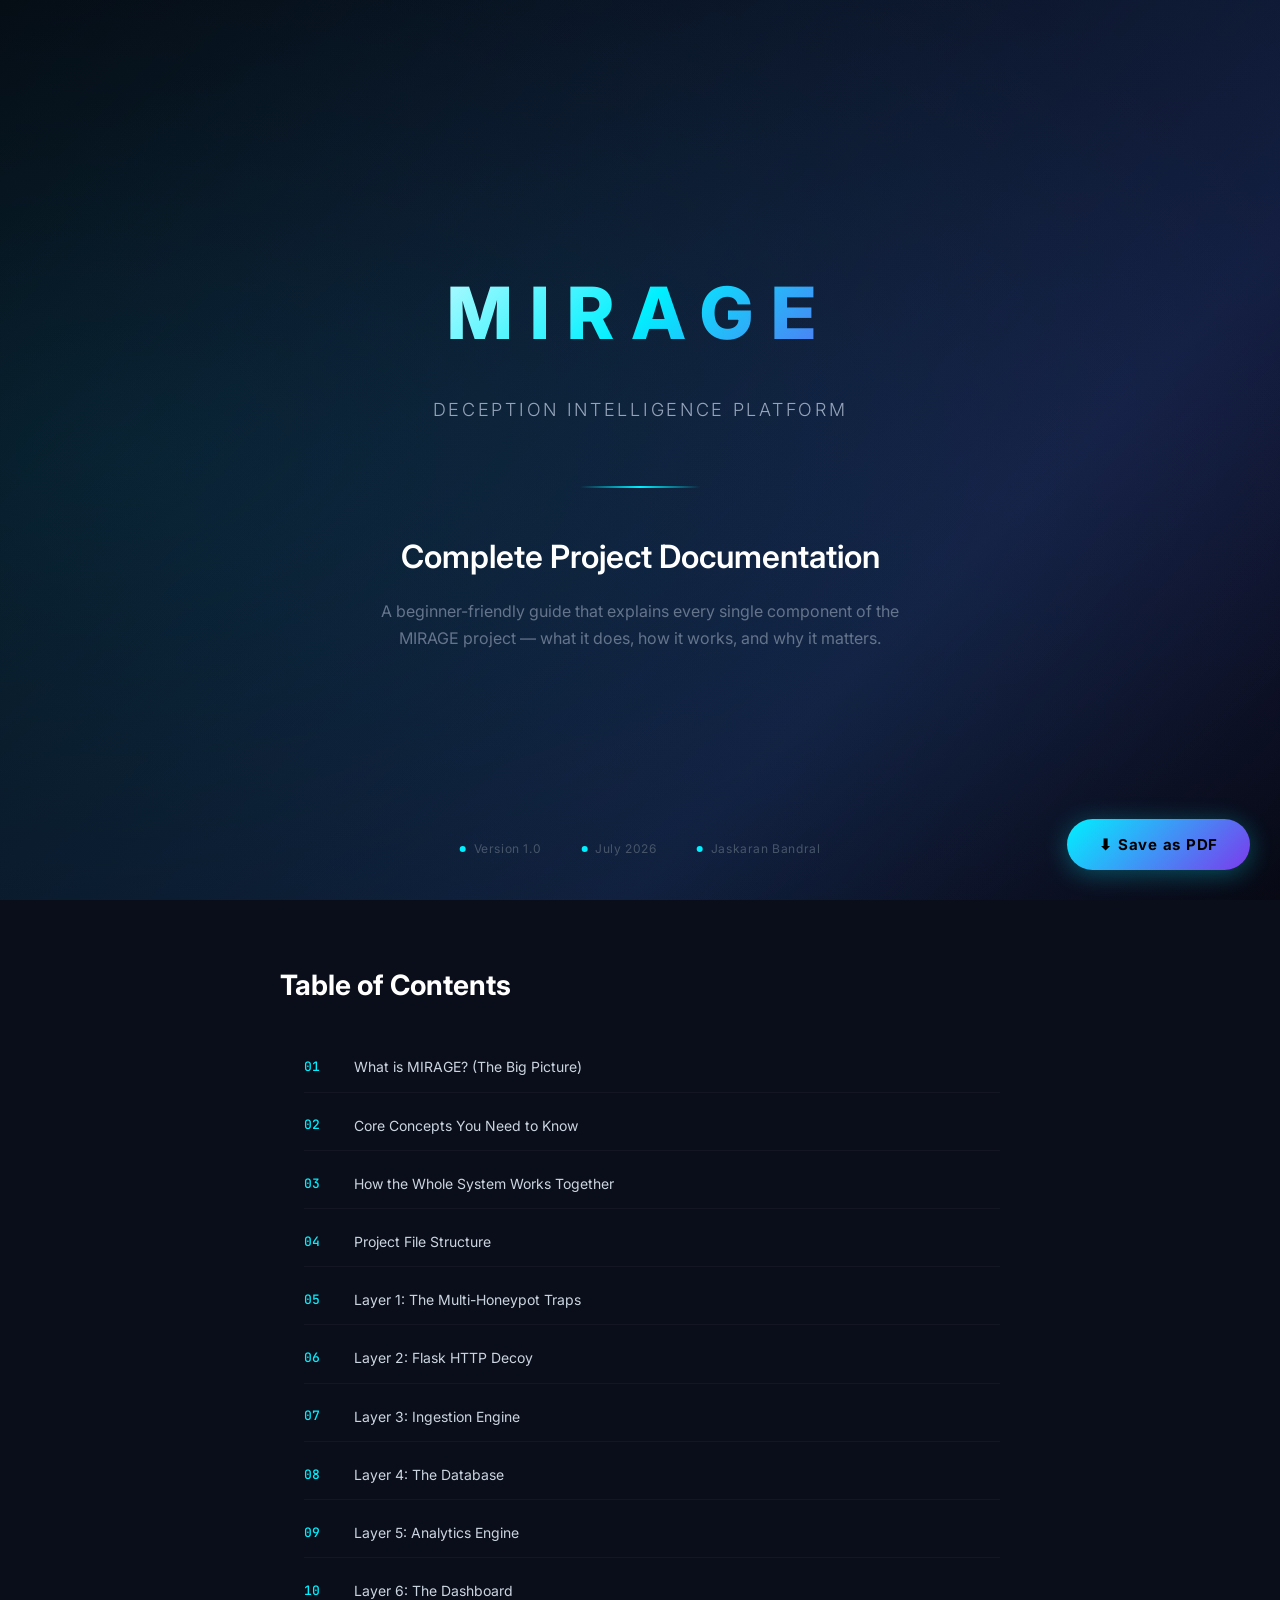
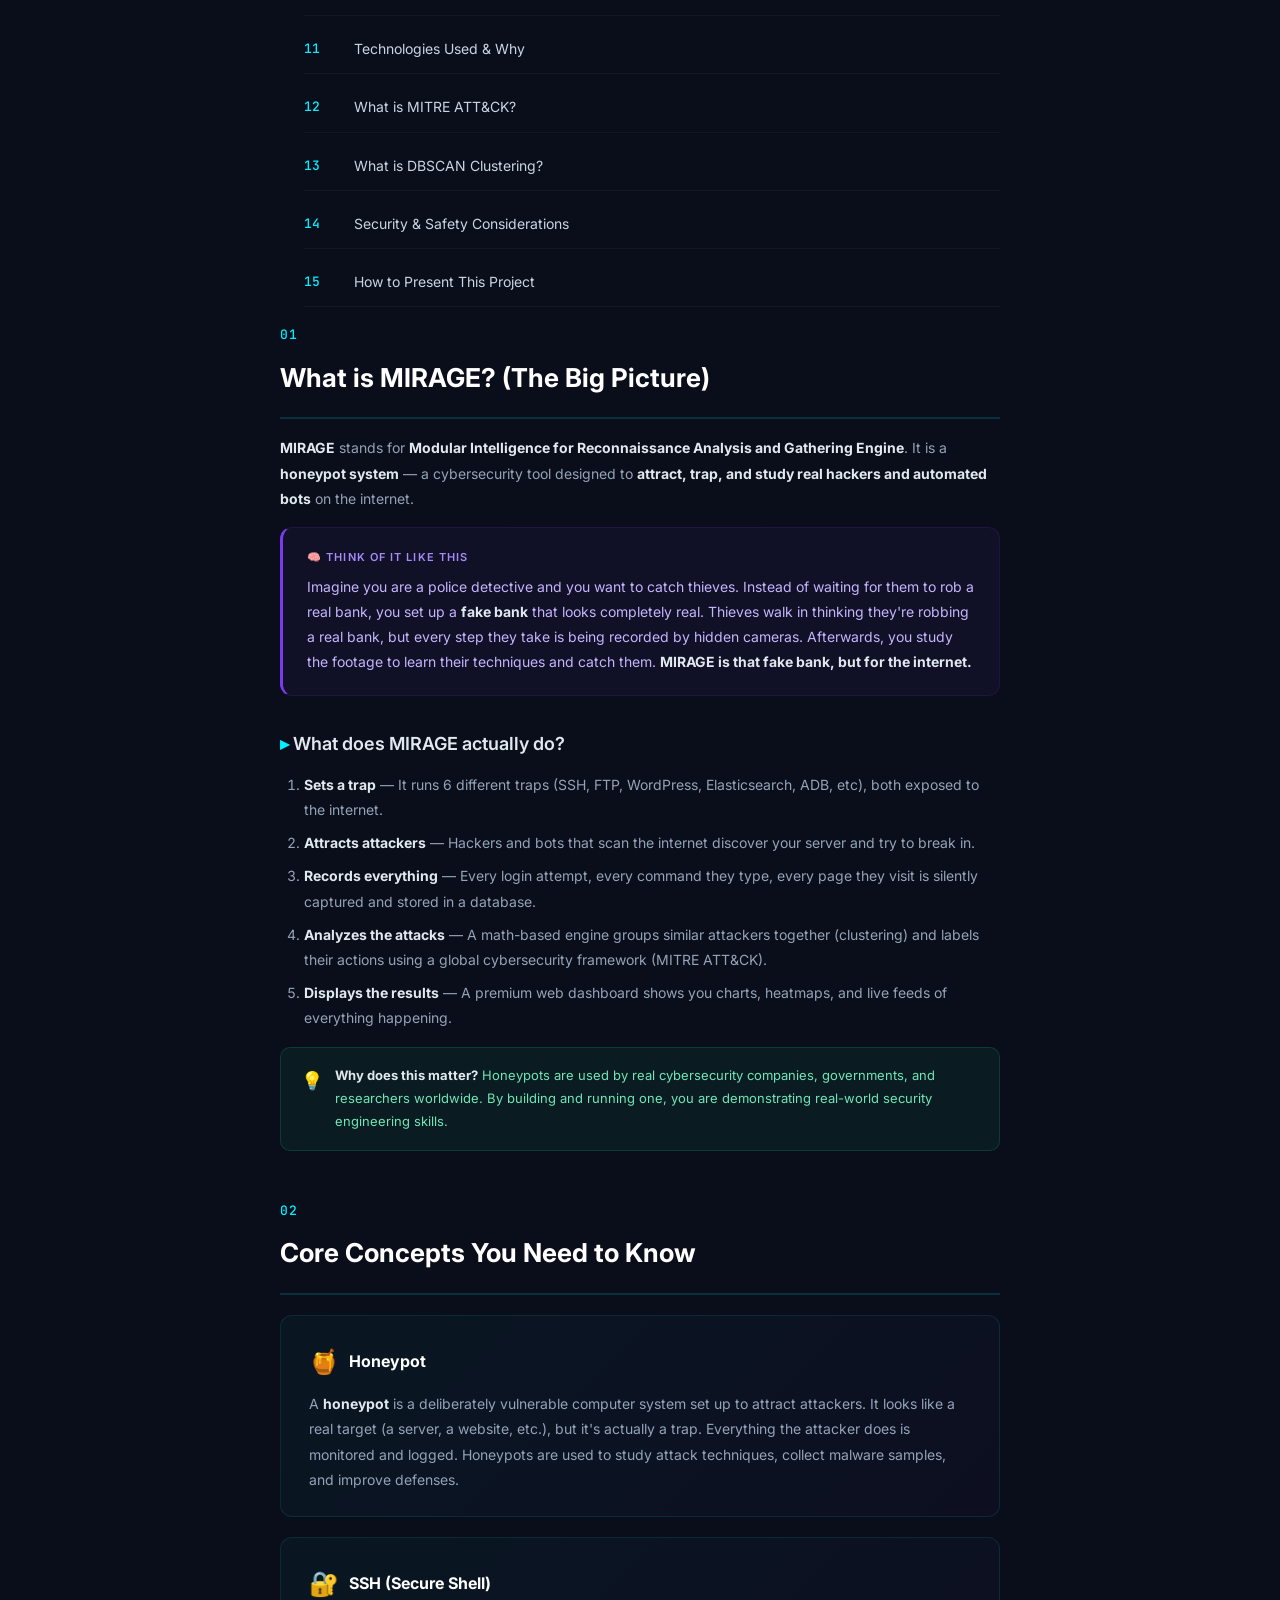
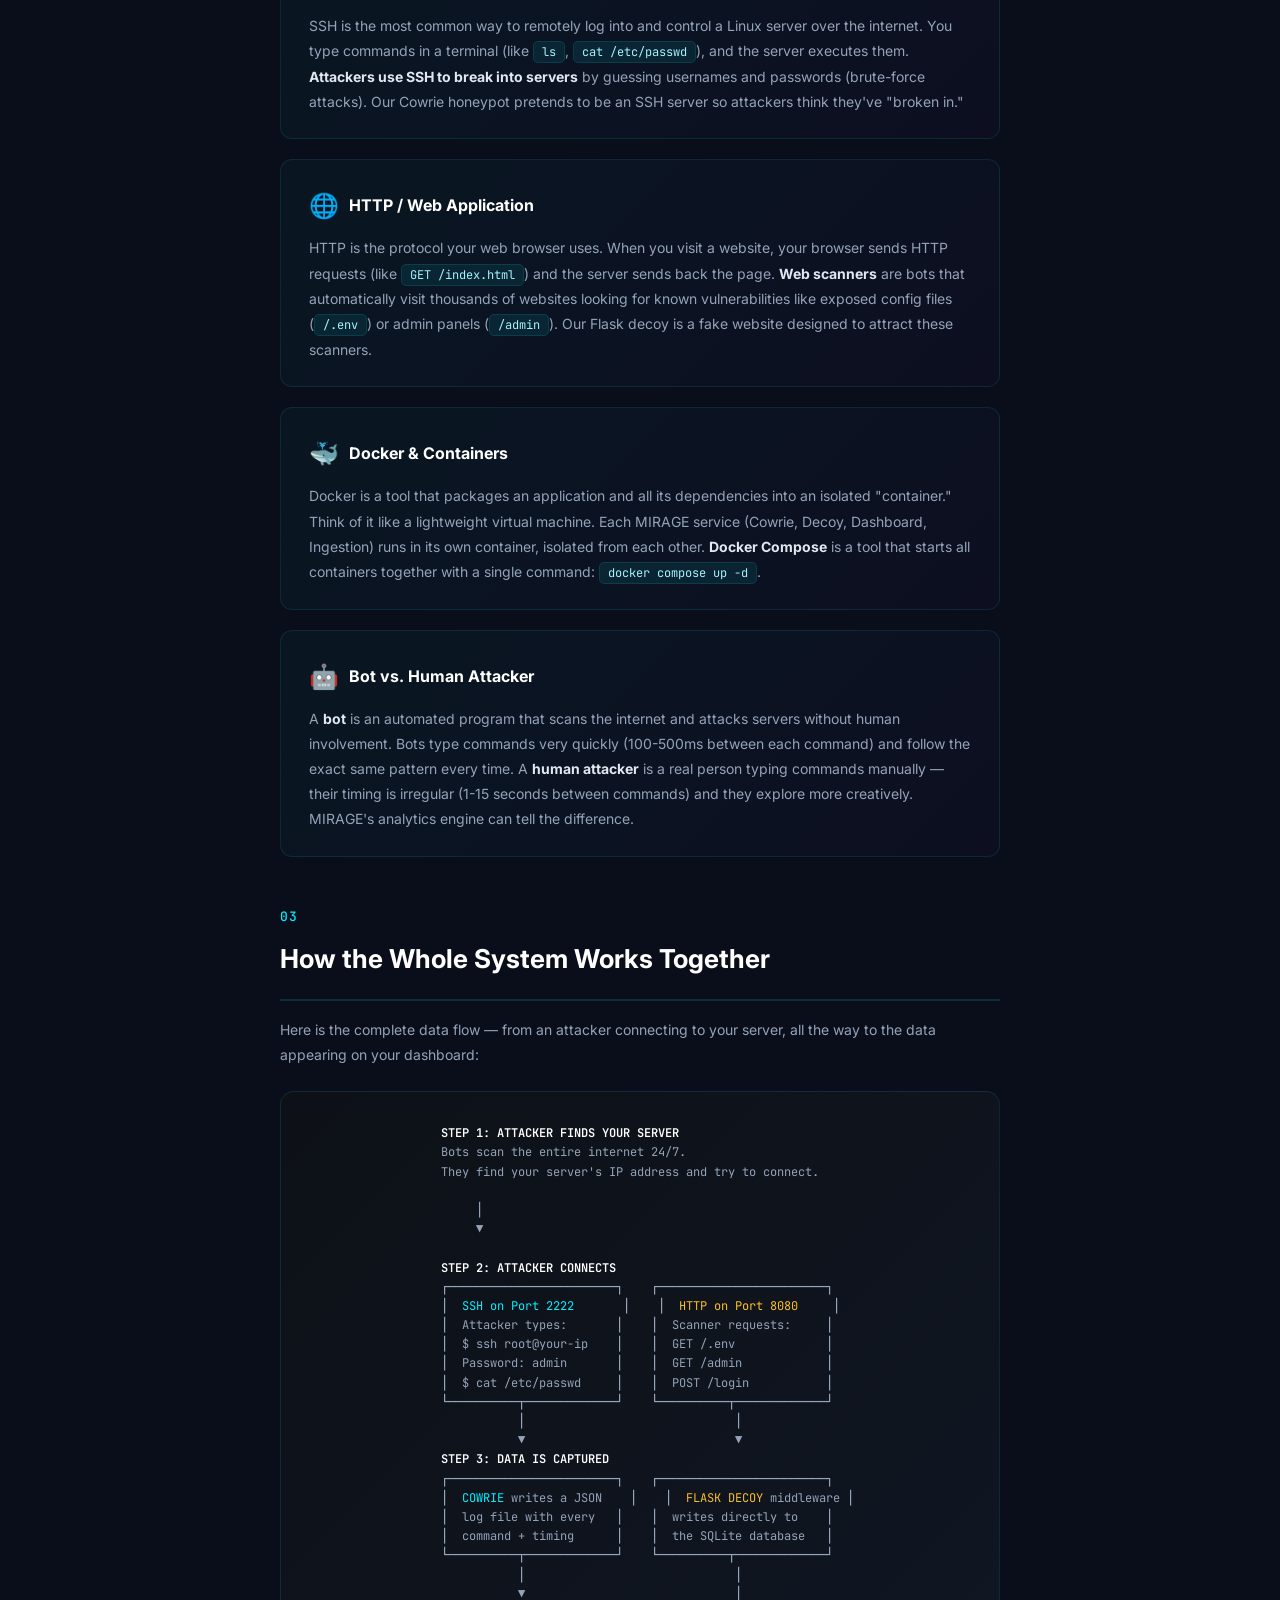
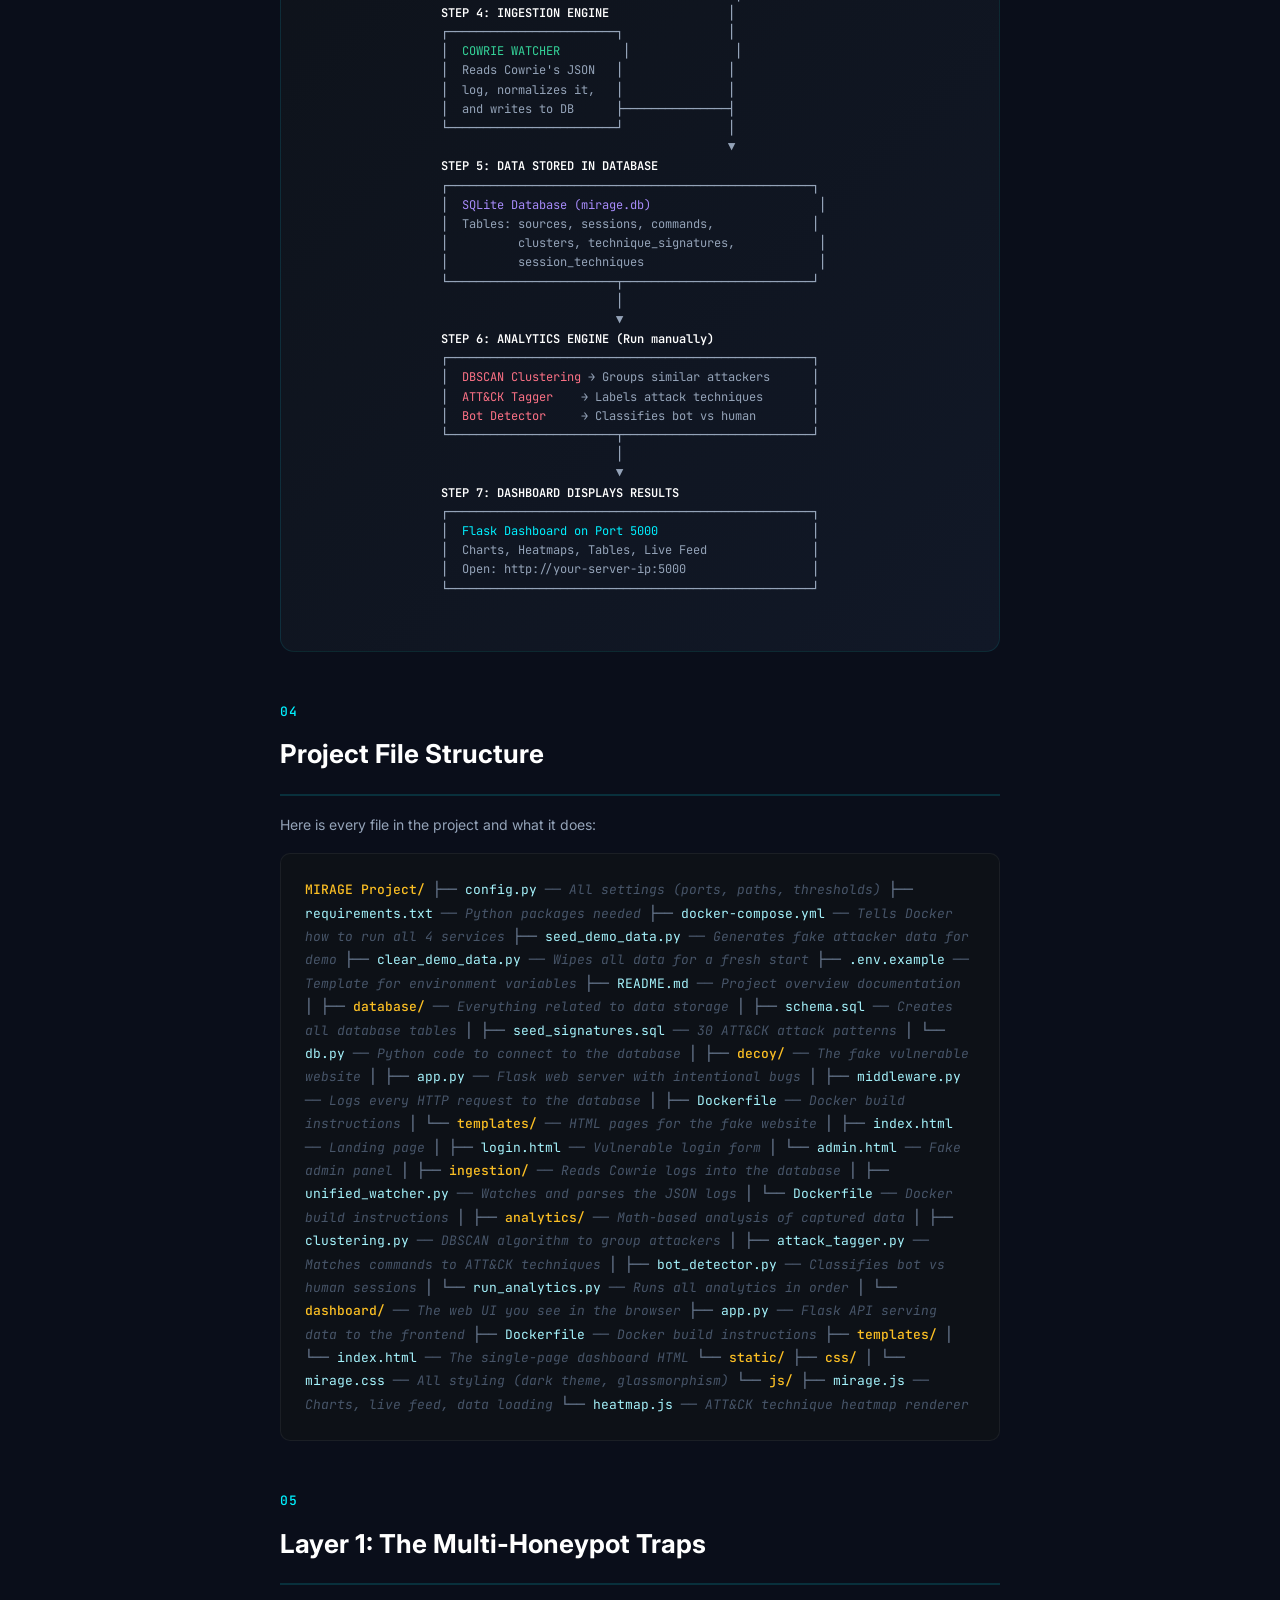
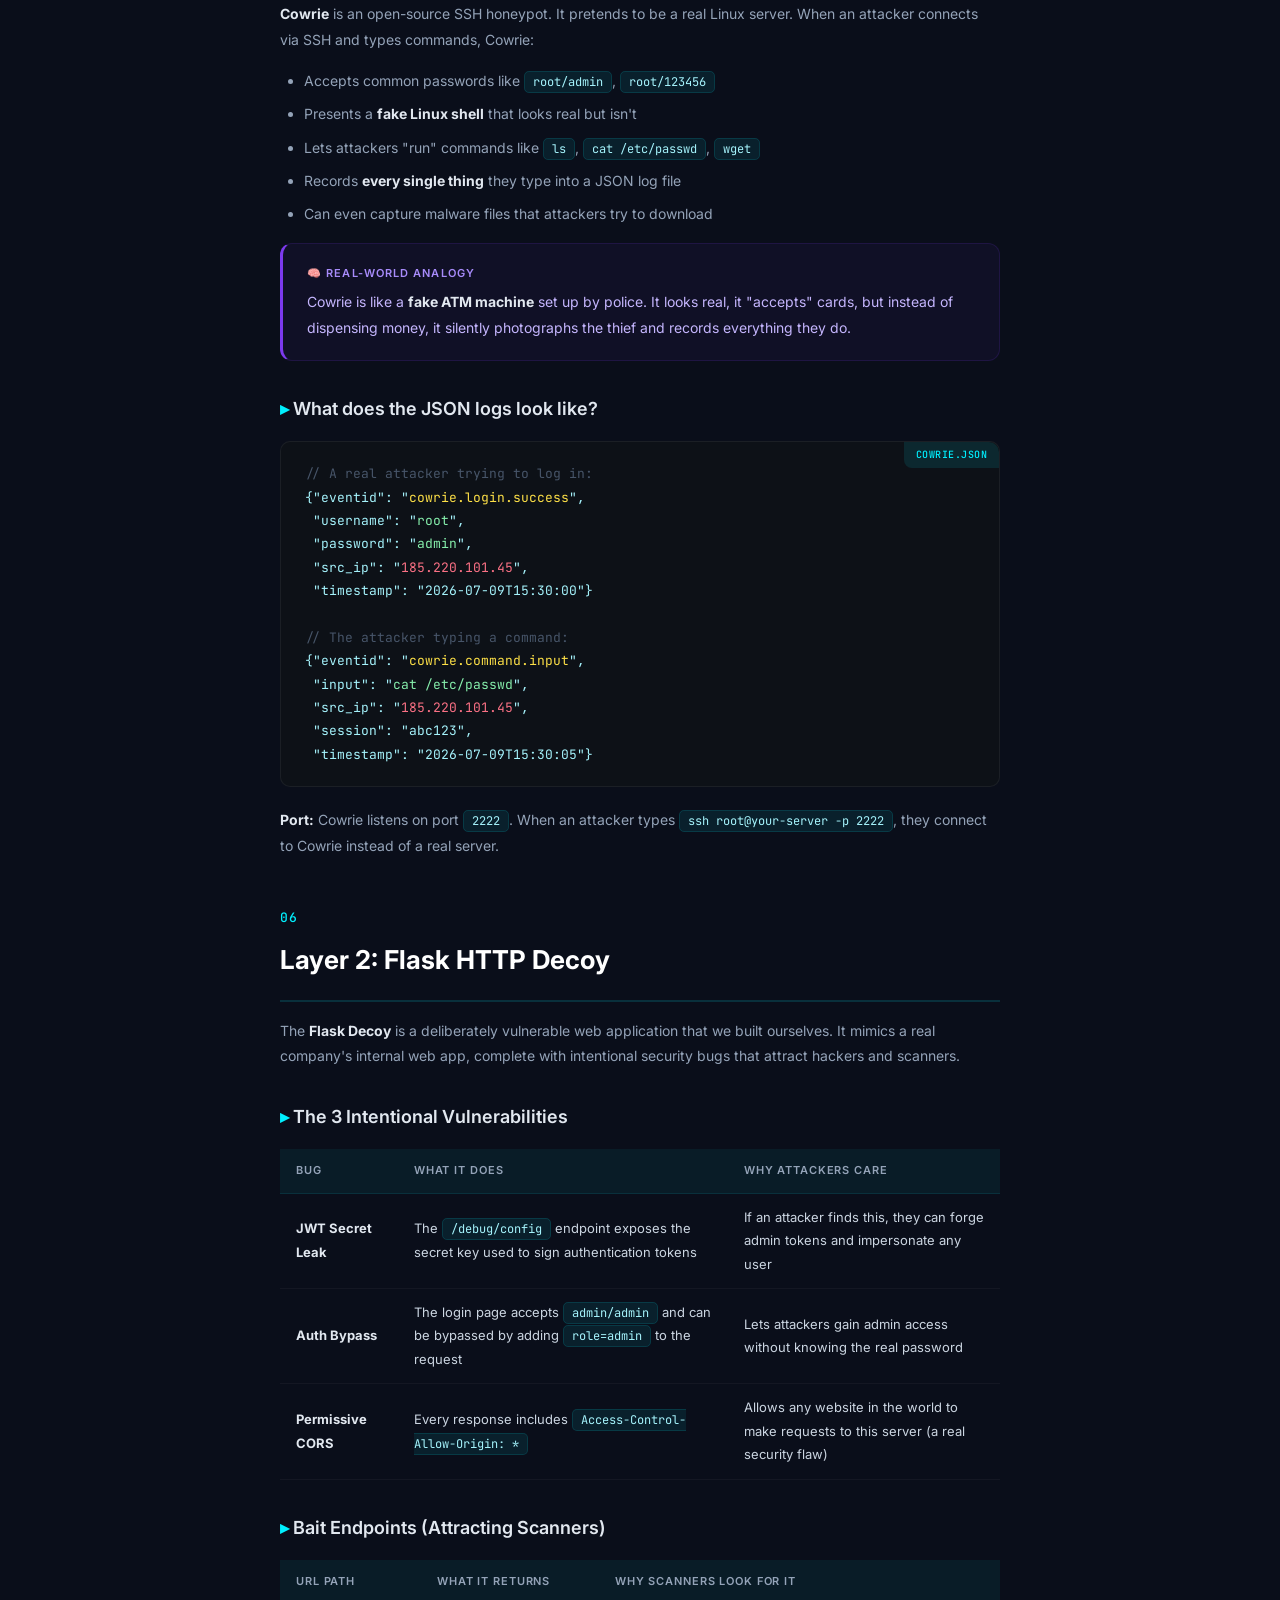
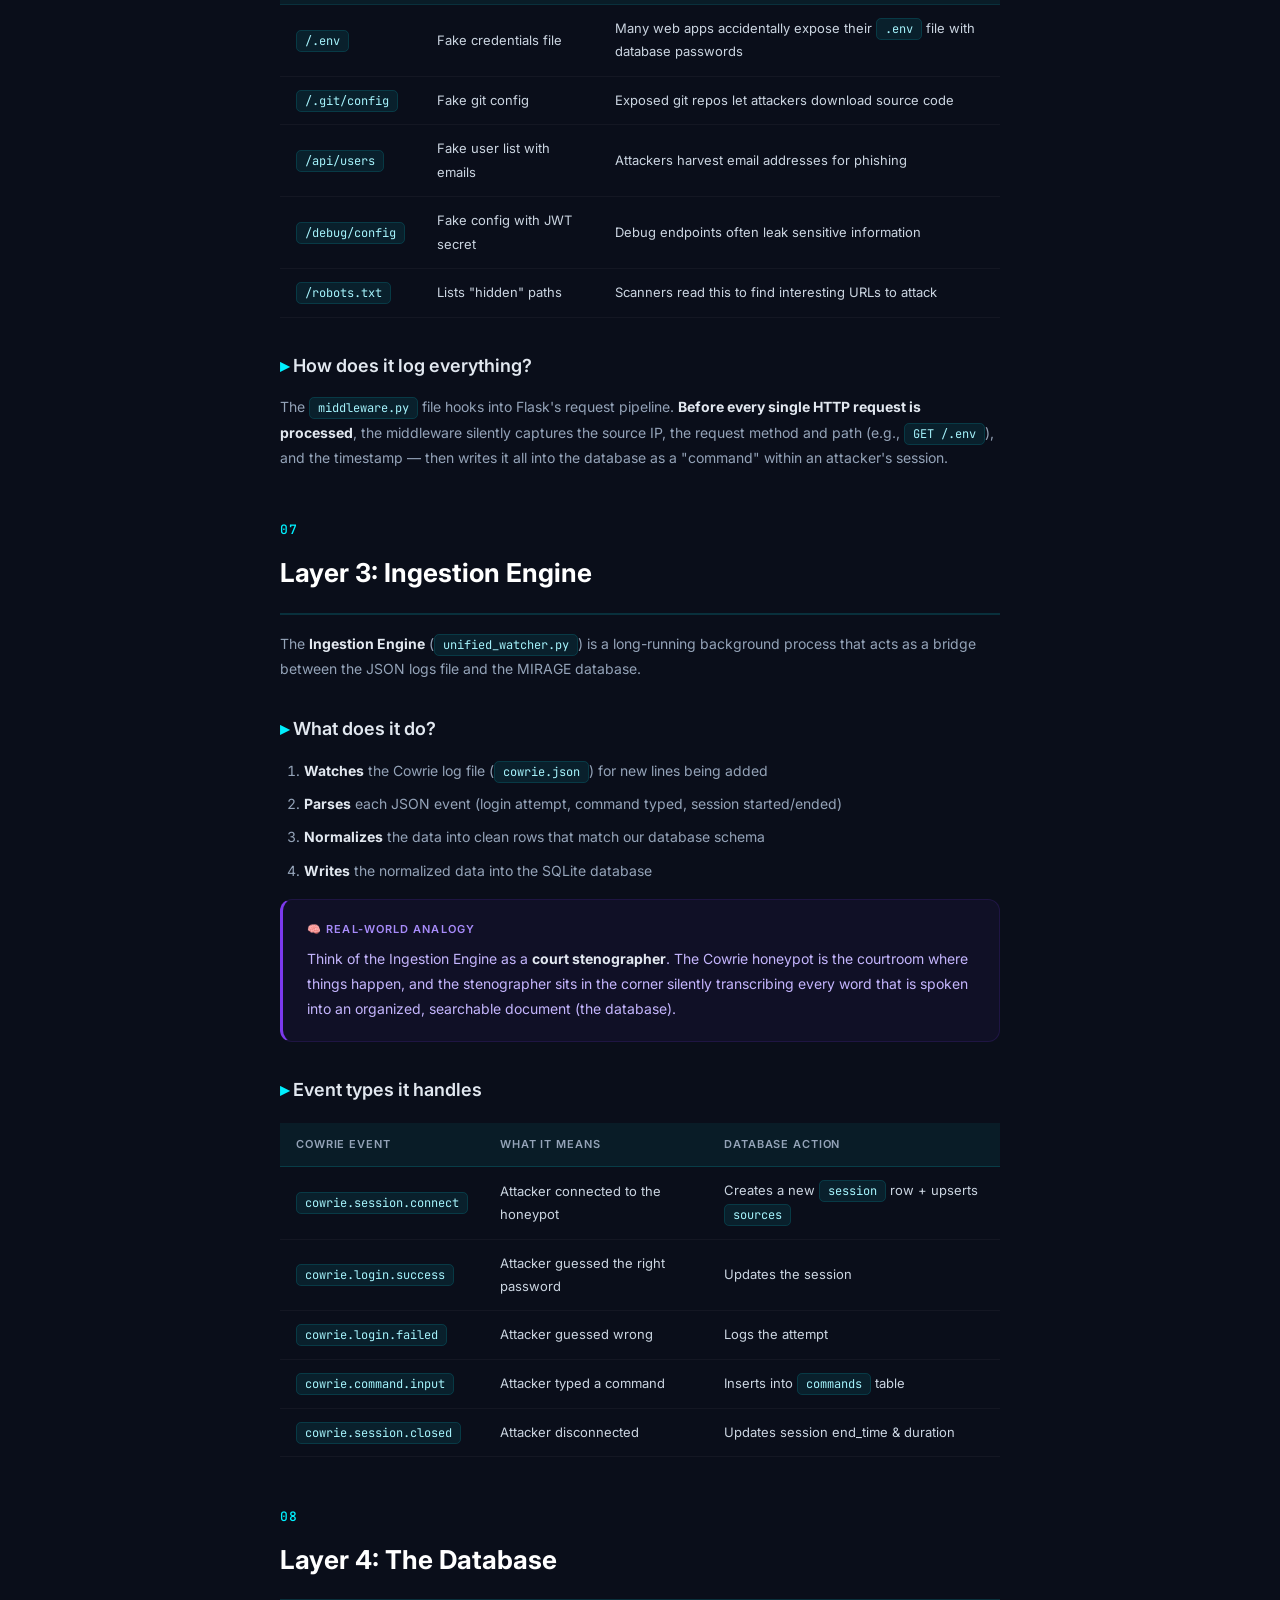
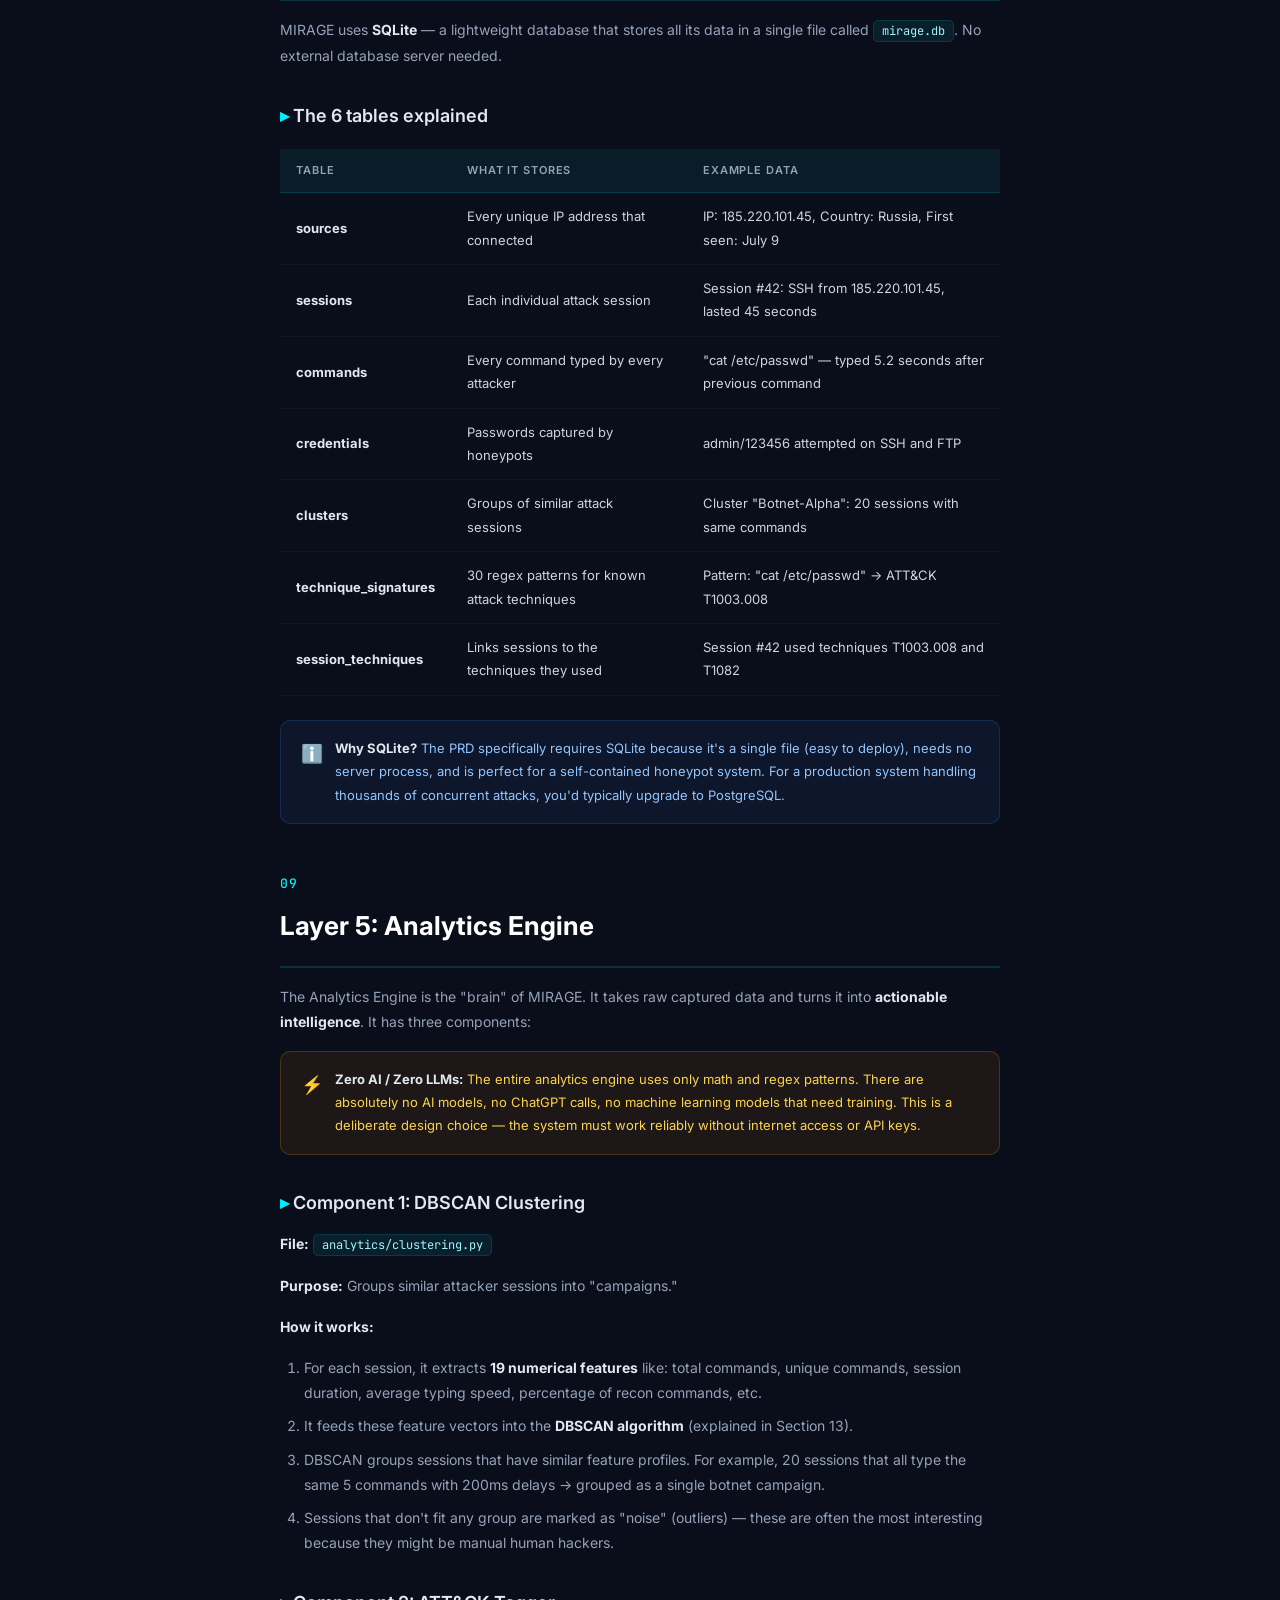
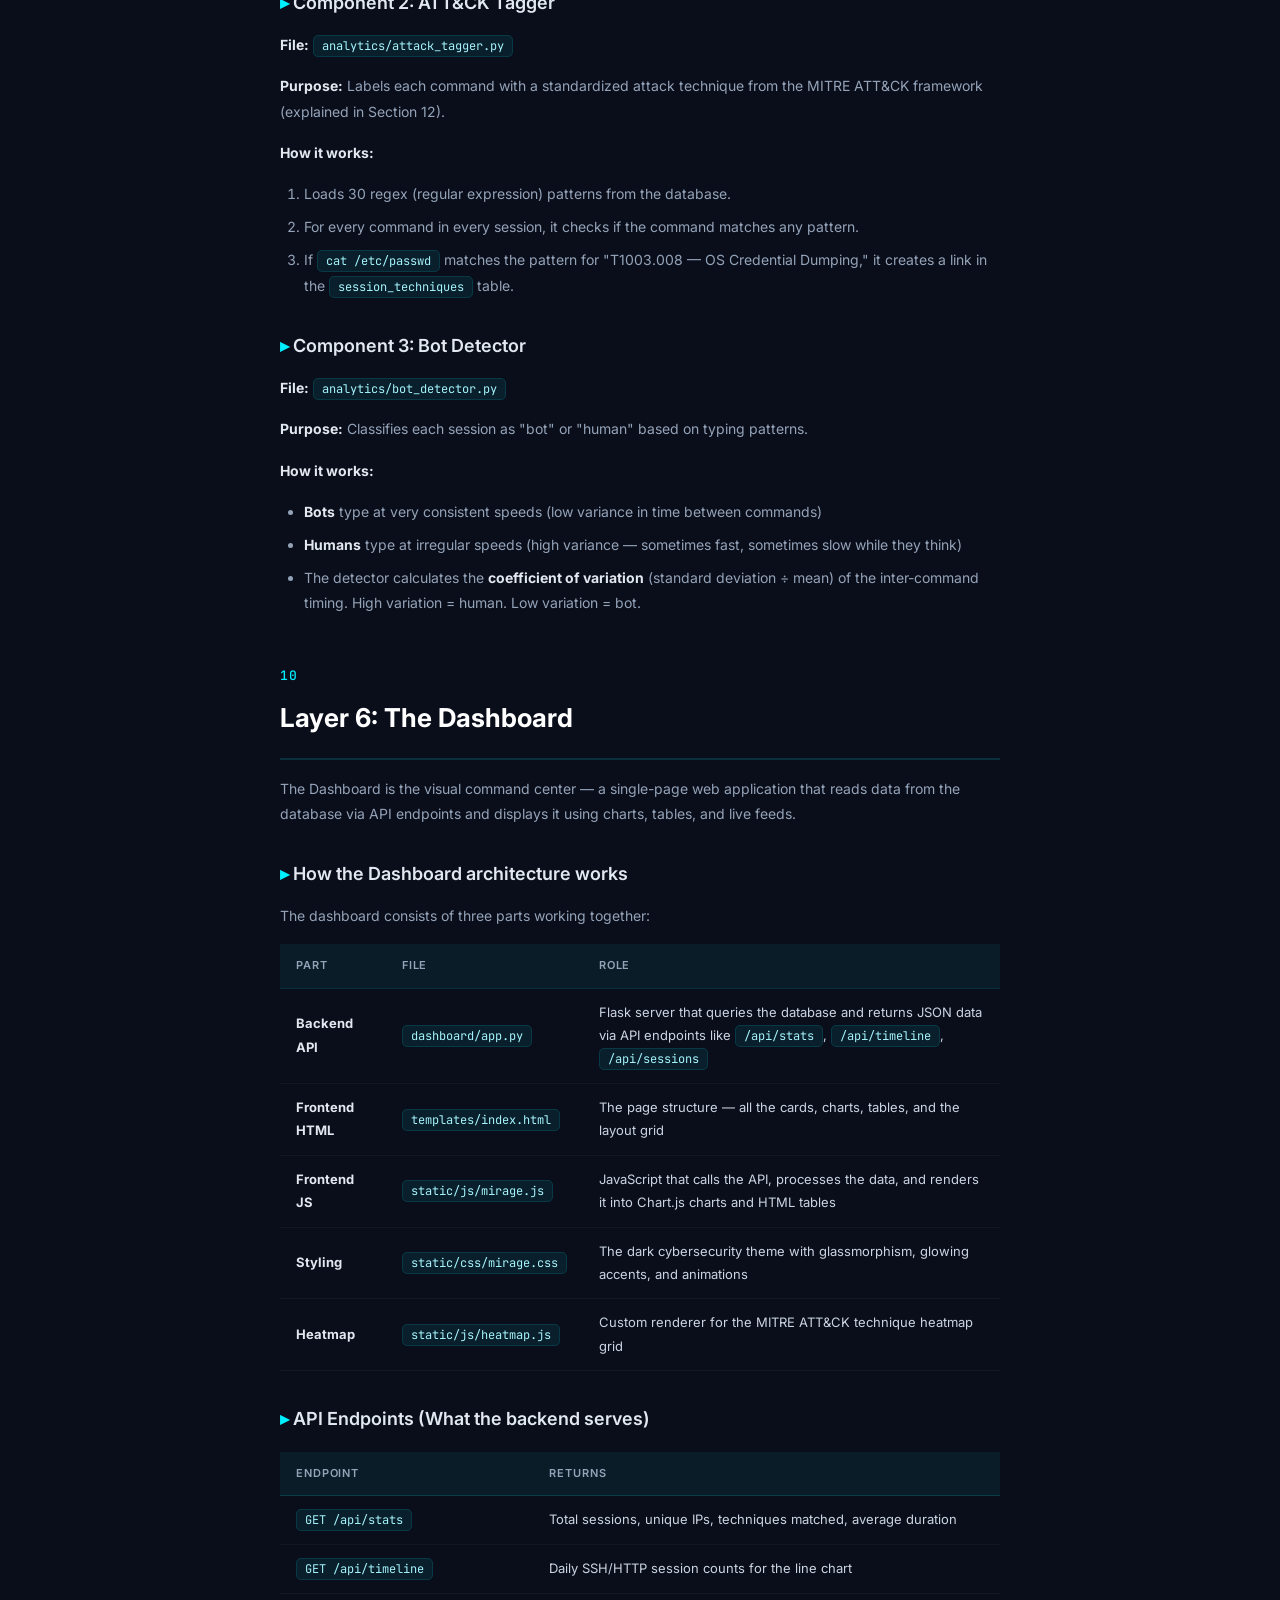
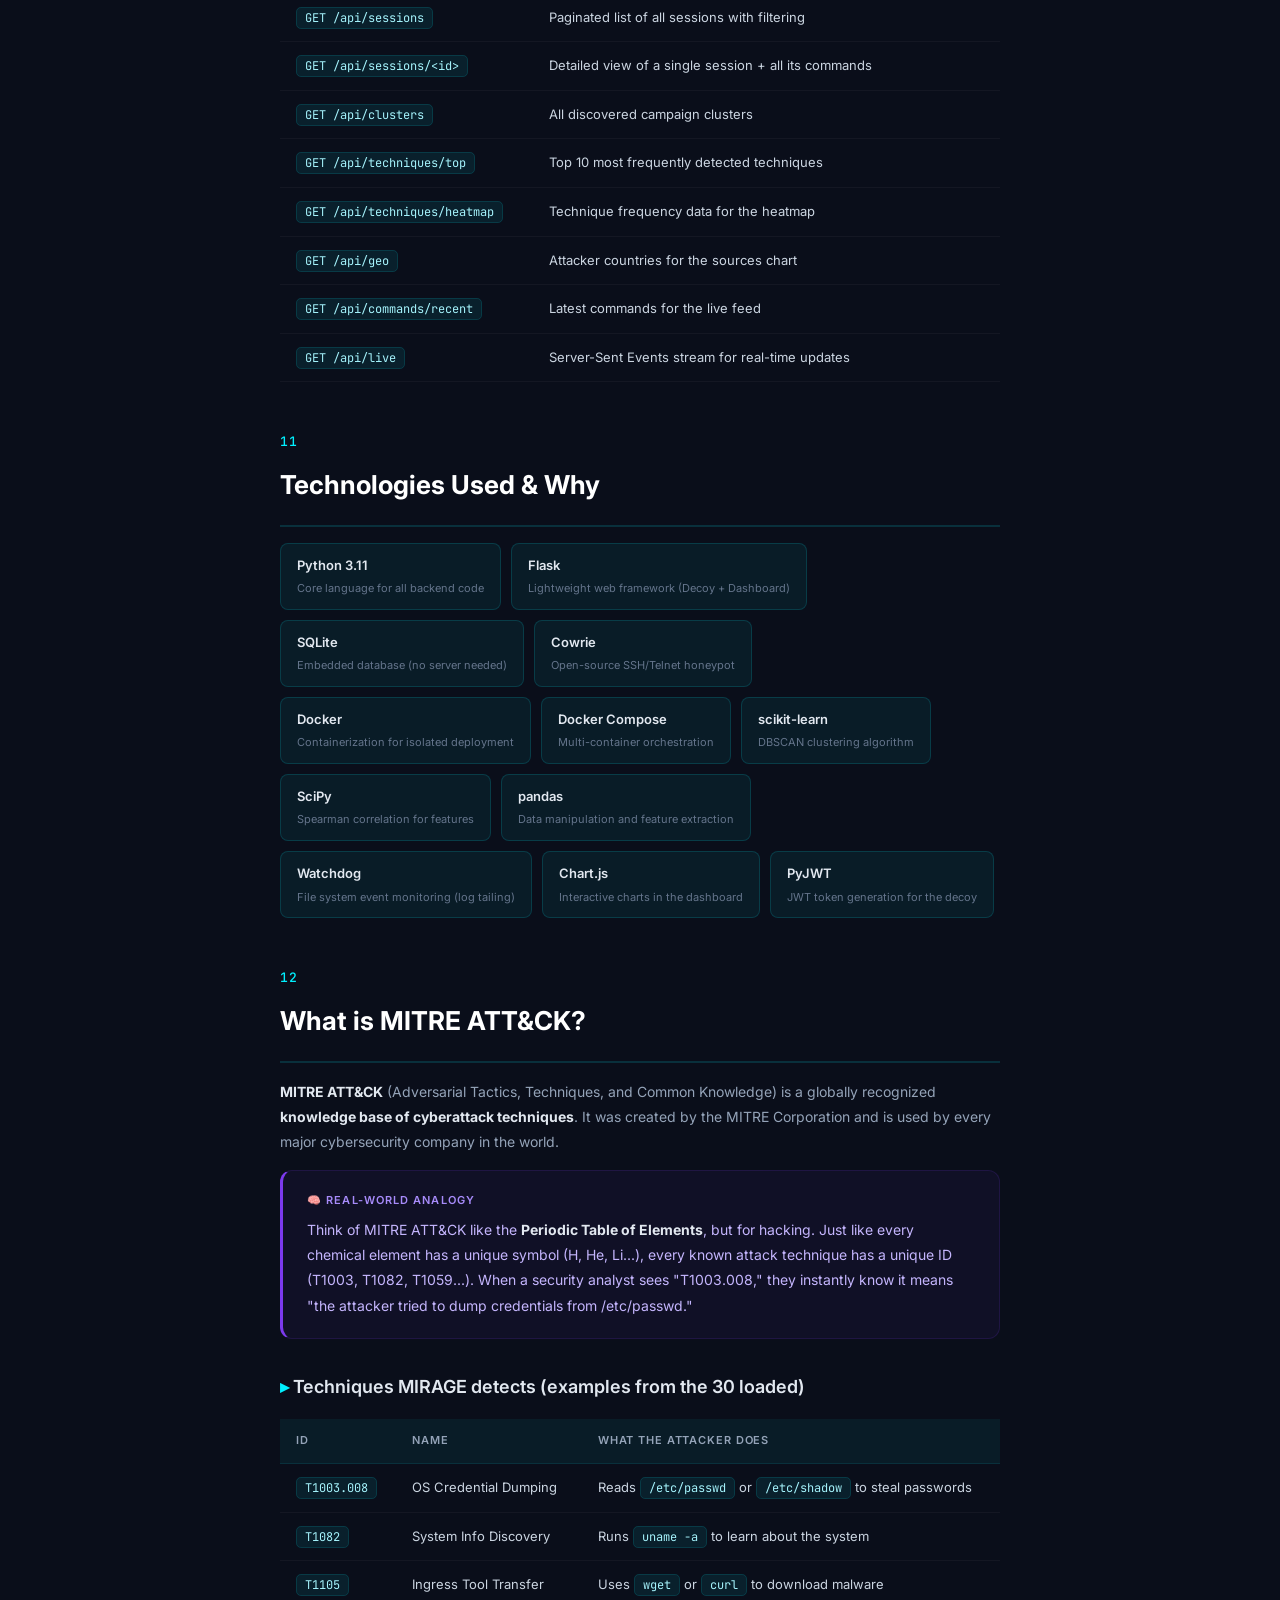
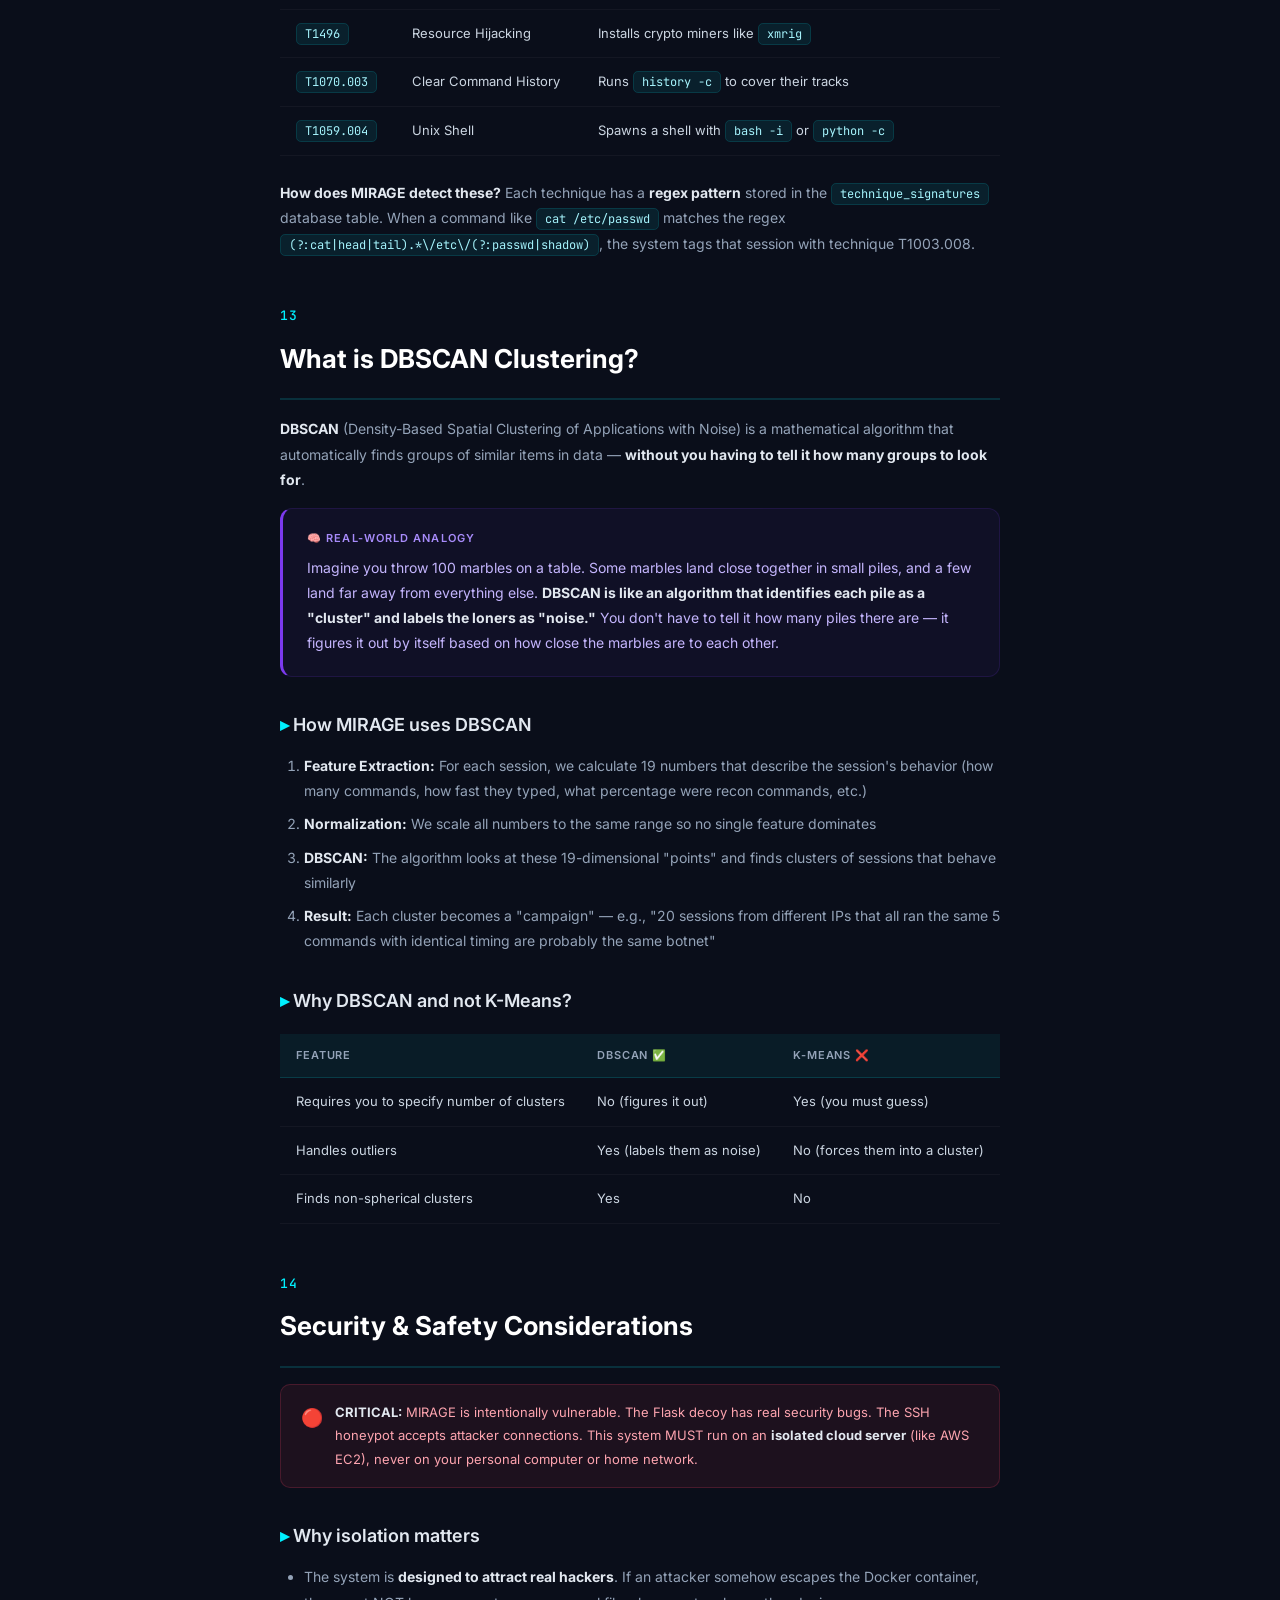
==== commit bbd1fa07: "docs: sync HTML documentation with new multi-honeypot architecture" ====
--- a/MIRAGE_Project_Documentation.html
+++ b/MIRAGE_Project_Documentation.html
@@ -1,4 +1,4 @@
-<!DOCTYPE html>
+﻿<!DOCTYPE html>
 <html lang="en">
 <head>
     <meta charset="UTF-8">
@@ -307,7 +307,7 @@
             <li><span>Core Concepts You Need to Know</span></li>
             <li><span>How the Whole System Works Together</span></li>
             <li><span>Project File Structure</span></li>
-            <li><span>Layer 1: Cowrie SSH Honeypot</span></li>
+            <li><span>Layer 1: The Multi-Honeypot Traps</span></li>
             <li><span>Layer 2: Flask HTTP Decoy</span></li>
             <li><span>Layer 3: Ingestion Engine</span></li>
             <li><span>Layer 4: The Database</span></li>
@@ -337,7 +337,7 @@
 
         <h3>What does MIRAGE actually do?</h3>
         <ol>
-            <li><strong>Sets a trap</strong> — It runs a fake SSH server (like a fake computer login) and a fake website, both exposed to the internet.</li>
+            <li><strong>Sets a trap</strong> — It runs 6 different traps (SSH, FTP, WordPress, Elasticsearch, ADB, etc), both exposed to the internet.</li>
             <li><strong>Attracts attackers</strong> — Hackers and bots that scan the internet discover your server and try to break in.</li>
             <li><strong>Records everything</strong> — Every login attempt, every command they type, every page they visit is silently captured and stored in a database.</li>
             <li><strong>Analyzes the attacks</strong> — A math-based engine groups similar attackers together (clustering) and labels their actions using a global cybersecurity framework (MITRE ATT&CK).</li>
@@ -492,7 +492,7 @@
 │       └── <span class="file">admin.html</span>     <span class="desc">── Fake admin panel</span>
 │
 ├── <span class="folder">ingestion/</span>             <span class="desc">── Reads Cowrie logs into the database</span>
-│   ├── <span class="file">cowrie_watcher.py</span>  <span class="desc">── Watches and parses Cowrie's JSON log</span>
+│   ├── <span class="file">unified_watcher.py</span>  <span class="desc">── Watches and parses the JSON logs</span>
 │   └── <span class="file">Dockerfile</span>         <span class="desc">── Docker build instructions</span>
 │
 ├── <span class="folder">analytics/</span>             <span class="desc">── Math-based analysis of captured data</span>
@@ -522,7 +522,7 @@
     <!-- ═══════════════════════════════════════════════ -->
     <div class="section">
         <span class="section-number">05</span>
-        <h2 class="section-heading">Layer 1: Cowrie SSH Honeypot</h2>
+        <h2 class="section-heading">Layer 1: The Multi-Honeypot Traps</h2>
 
         <p><strong>Cowrie</strong> is an open-source SSH honeypot. It pretends to be a real Linux server. When an attacker connects via SSH and types commands, Cowrie:</p>
 
@@ -539,7 +539,7 @@
             <p>Cowrie is like a <strong>fake ATM machine</strong> set up by police. It looks real, it "accepts" cards, but instead of dispensing money, it silently photographs the thief and records everything they do.</p>
         </div>
 
-        <h3>What does Cowrie's JSON log look like?</h3>
+        <h3>What does the JSON logs look like?</h3>
         <div class="code-block" data-label="cowrie.json">
             <code><span class="comment">// A real attacker trying to log in:</span>
 {"eventid": "<span class="highlight">cowrie.login.success</span>",
@@ -618,7 +618,7 @@
         <span class="section-number">07</span>
         <h2 class="section-heading">Layer 3: Ingestion Engine</h2>
 
-        <p>The <strong>Ingestion Engine</strong> (<code class="inline">cowrie_watcher.py</code>) is a long-running background process that acts as a bridge between Cowrie's JSON log file and the MIRAGE database.</p>
+        <p>The <strong>Ingestion Engine</strong> (<code class="inline">unified_watcher.py</code>) is a long-running background process that acts as a bridge between the JSON logs file and the MIRAGE database.</p>
 
         <h3>What does it do?</h3>
         <ol>
@@ -663,6 +663,7 @@
                 <tr><td><strong>sources</strong></td><td>Every unique IP address that connected</td><td>IP: 185.220.101.45, Country: Russia, First seen: July 9</td></tr>
                 <tr><td><strong>sessions</strong></td><td>Each individual attack session</td><td>Session #42: SSH from 185.220.101.45, lasted 45 seconds</td></tr>
                 <tr><td><strong>commands</strong></td><td>Every command typed by every attacker</td><td>"cat /etc/passwd" — typed 5.2 seconds after previous command</td></tr>
+                <tr><td><strong>credentials</strong></td><td>Passwords captured by honeypots</td><td>admin/123456 attempted on SSH and FTP</td></tr>
                 <tr><td><strong>clusters</strong></td><td>Groups of similar attack sessions</td><td>Cluster "Botnet-Alpha": 20 sessions with same commands</td></tr>
                 <tr><td><strong>technique_signatures</strong></td><td>30 regex patterns for known attack techniques</td><td>Pattern: "cat /etc/passwd" → ATT&CK T1003.008</td></tr>
                 <tr><td><strong>session_techniques</strong></td><td>Links sessions to the techniques they used</td><td>Session #42 used techniques T1003.008 and T1082</td></tr>
@@ -938,3 +939,4 @@
 </div>
 </body>
 </html>
+
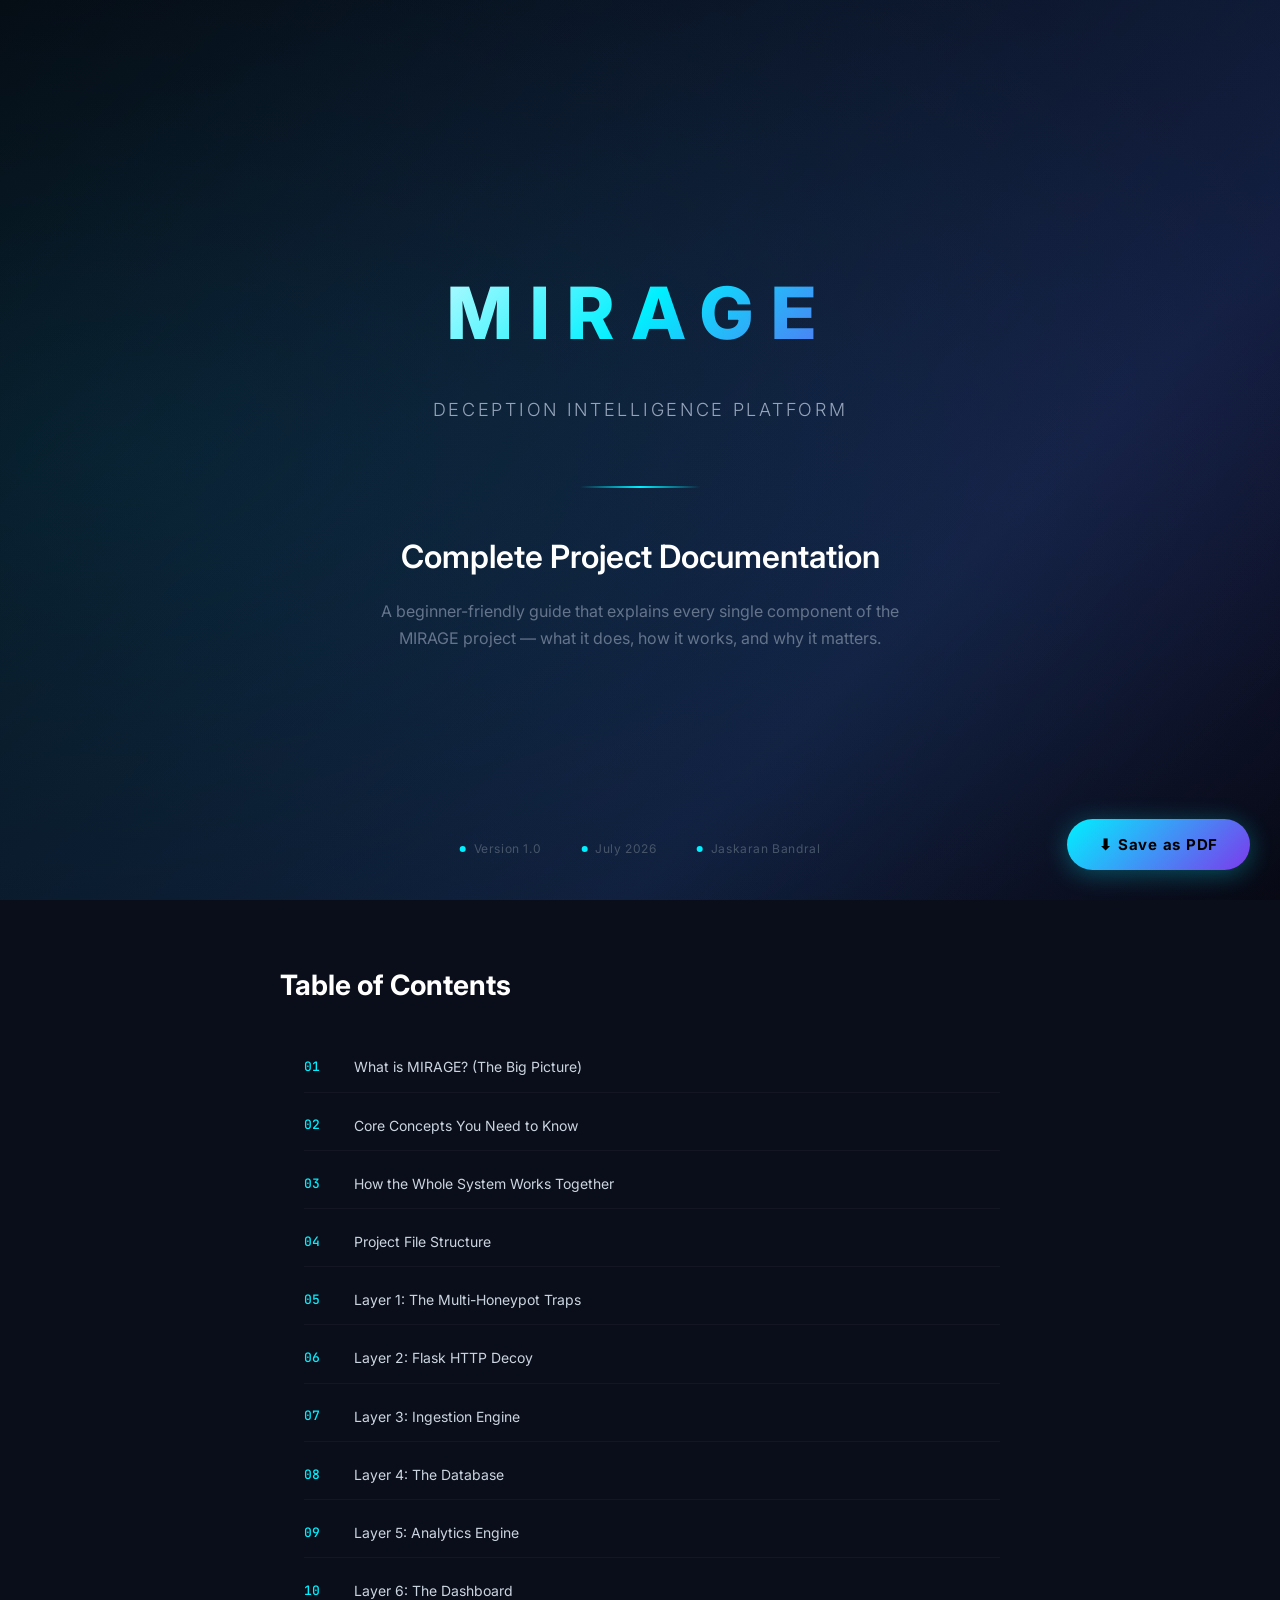
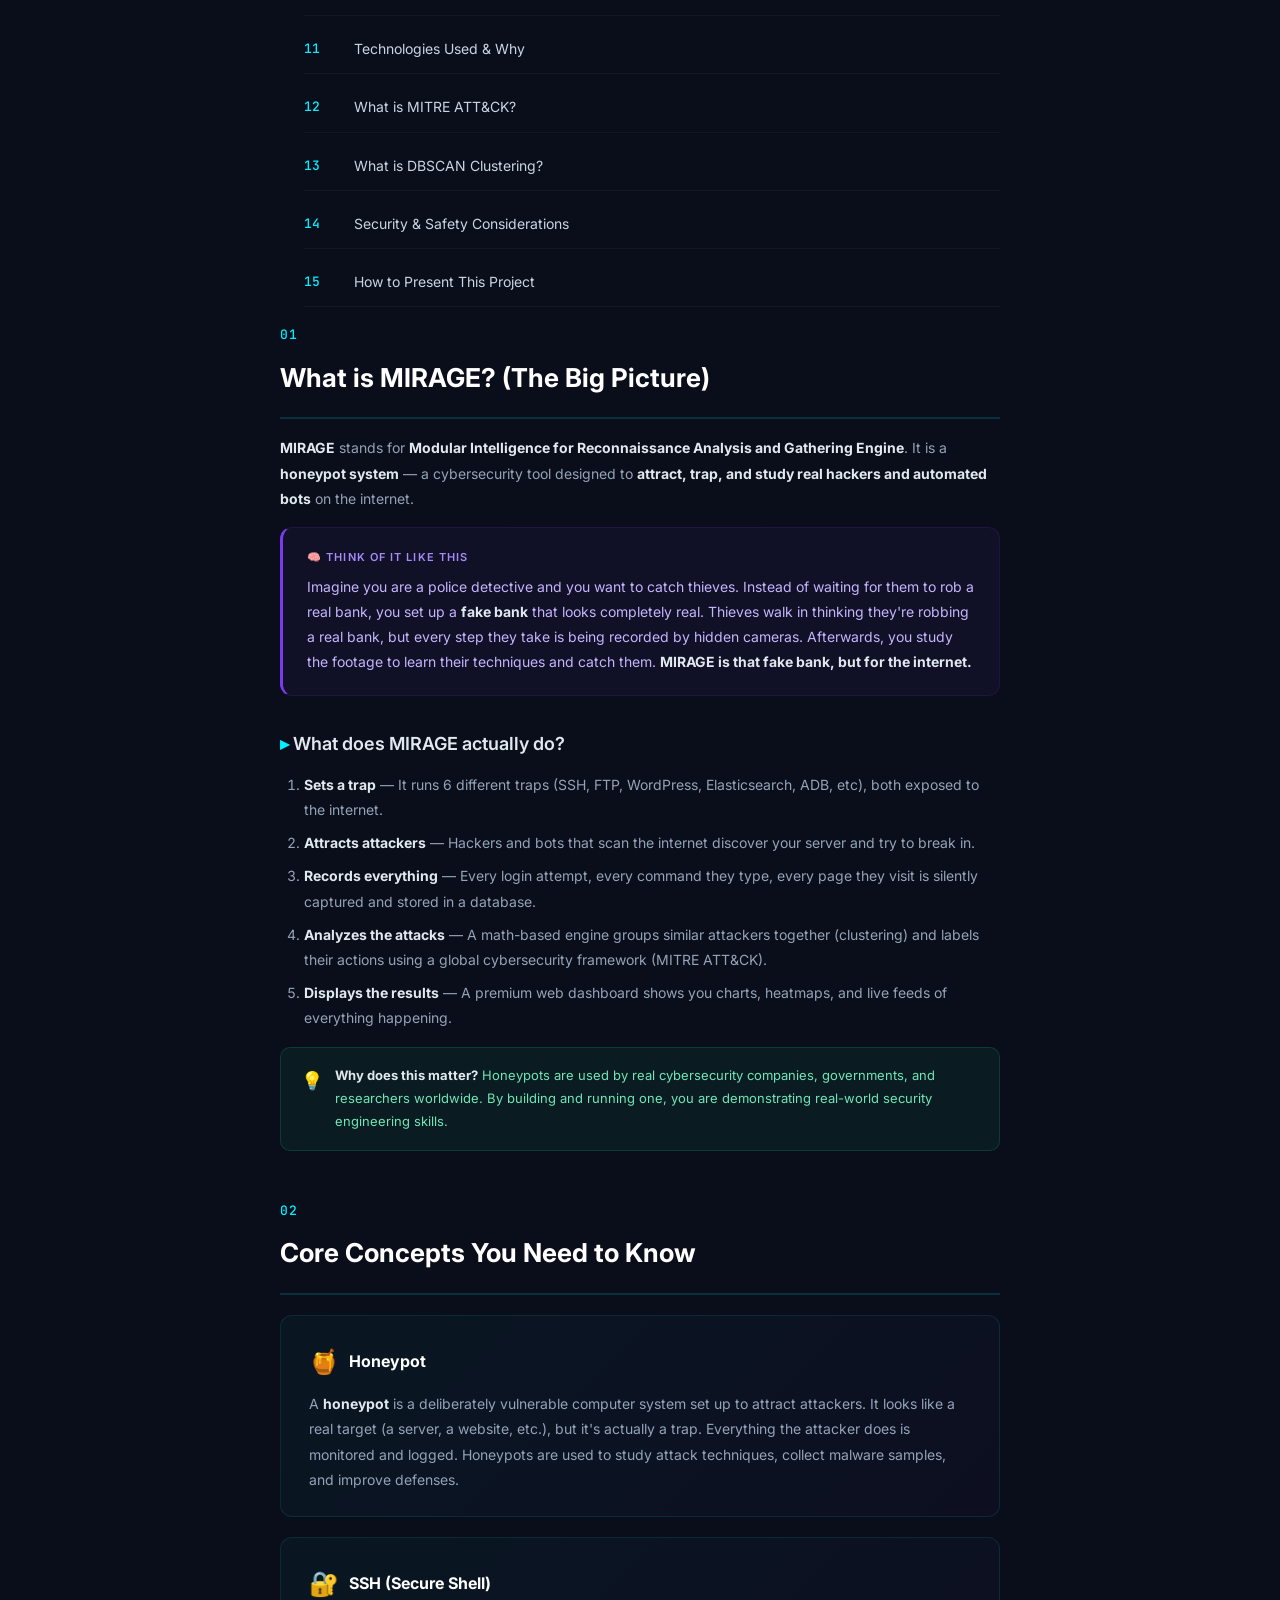
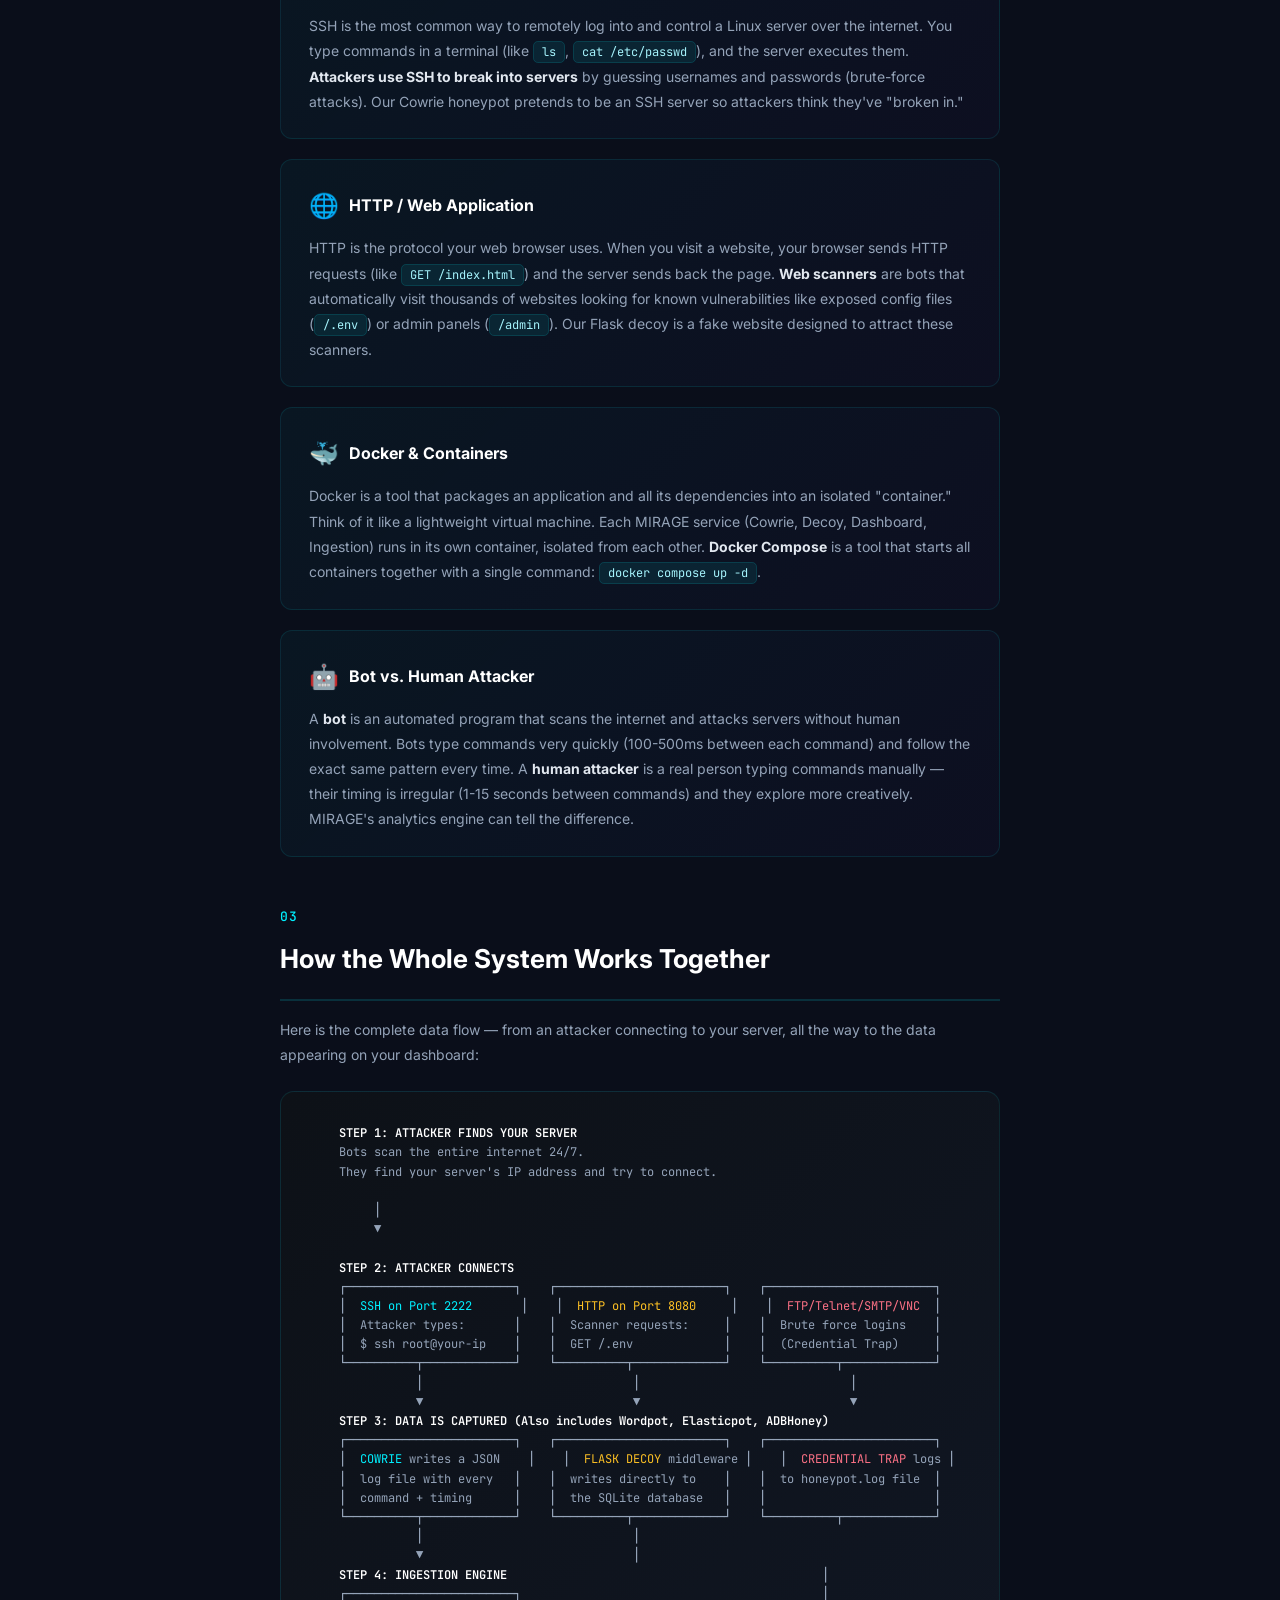
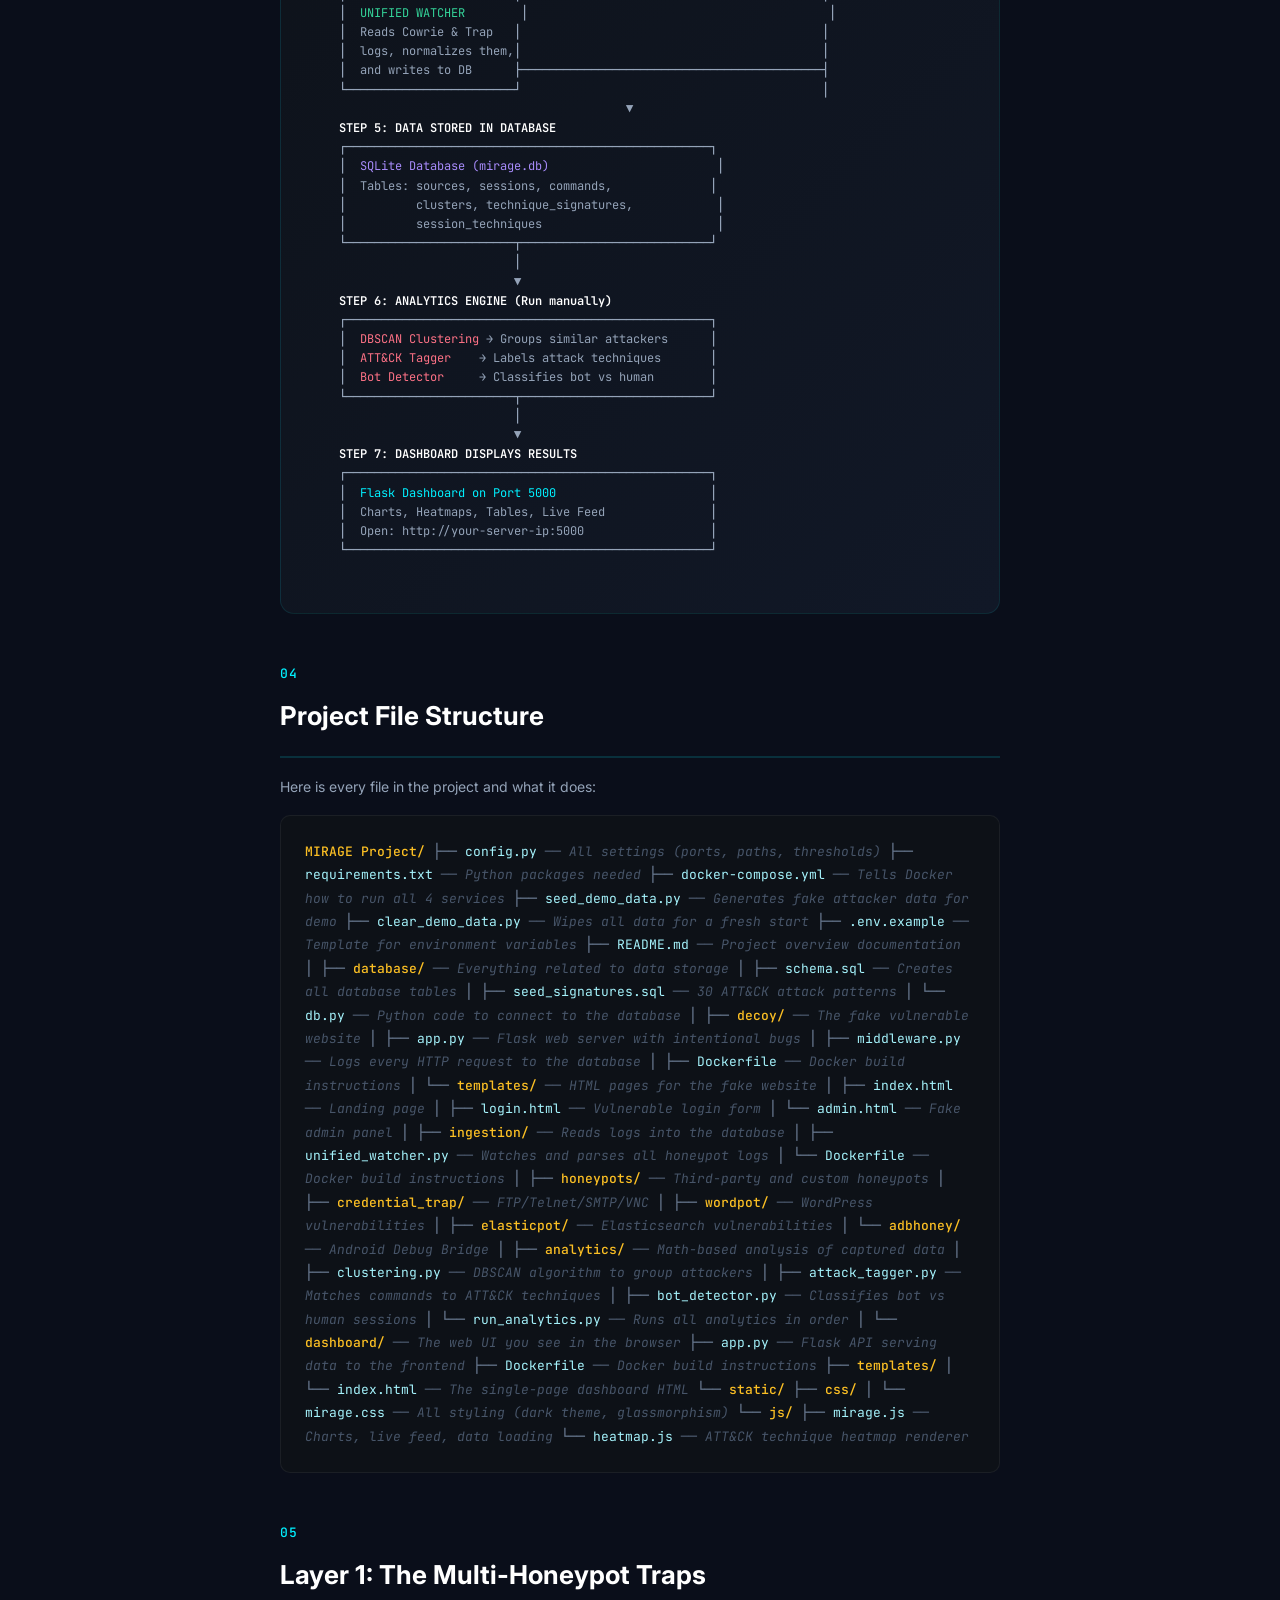
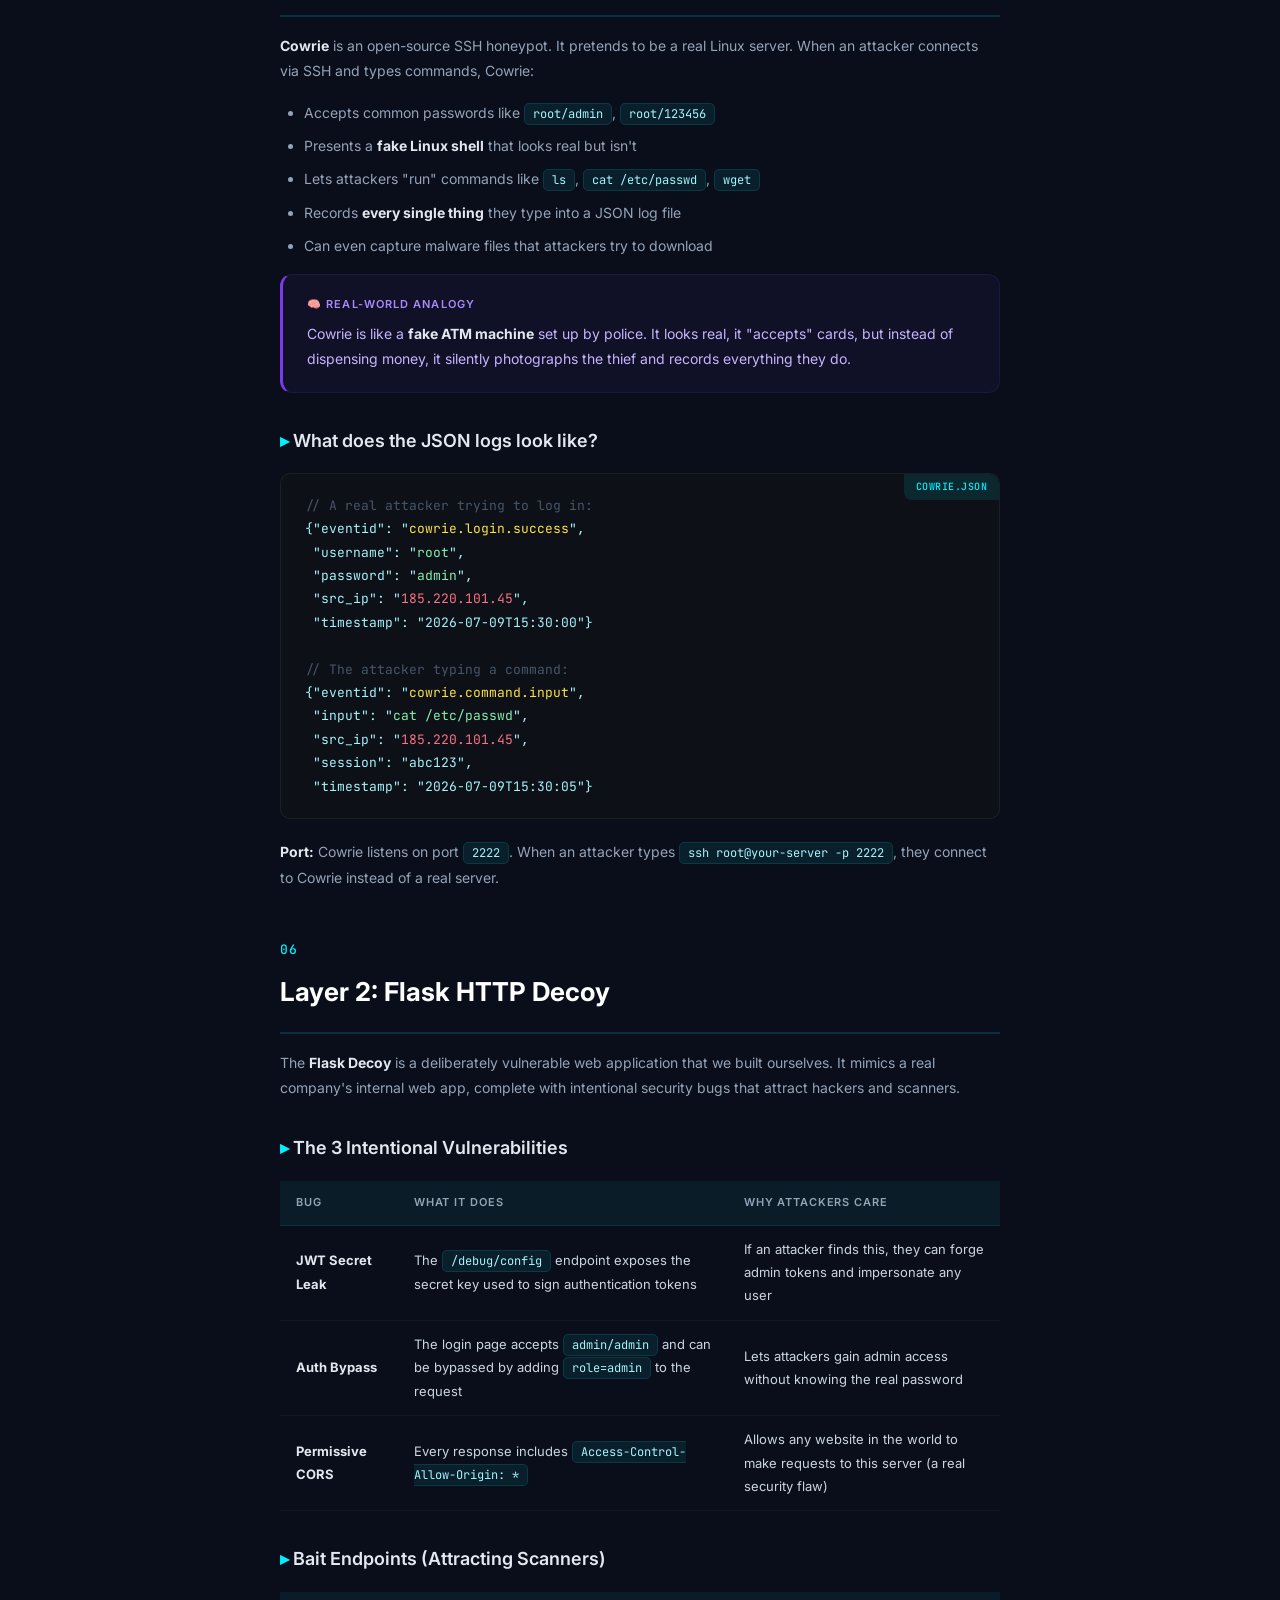
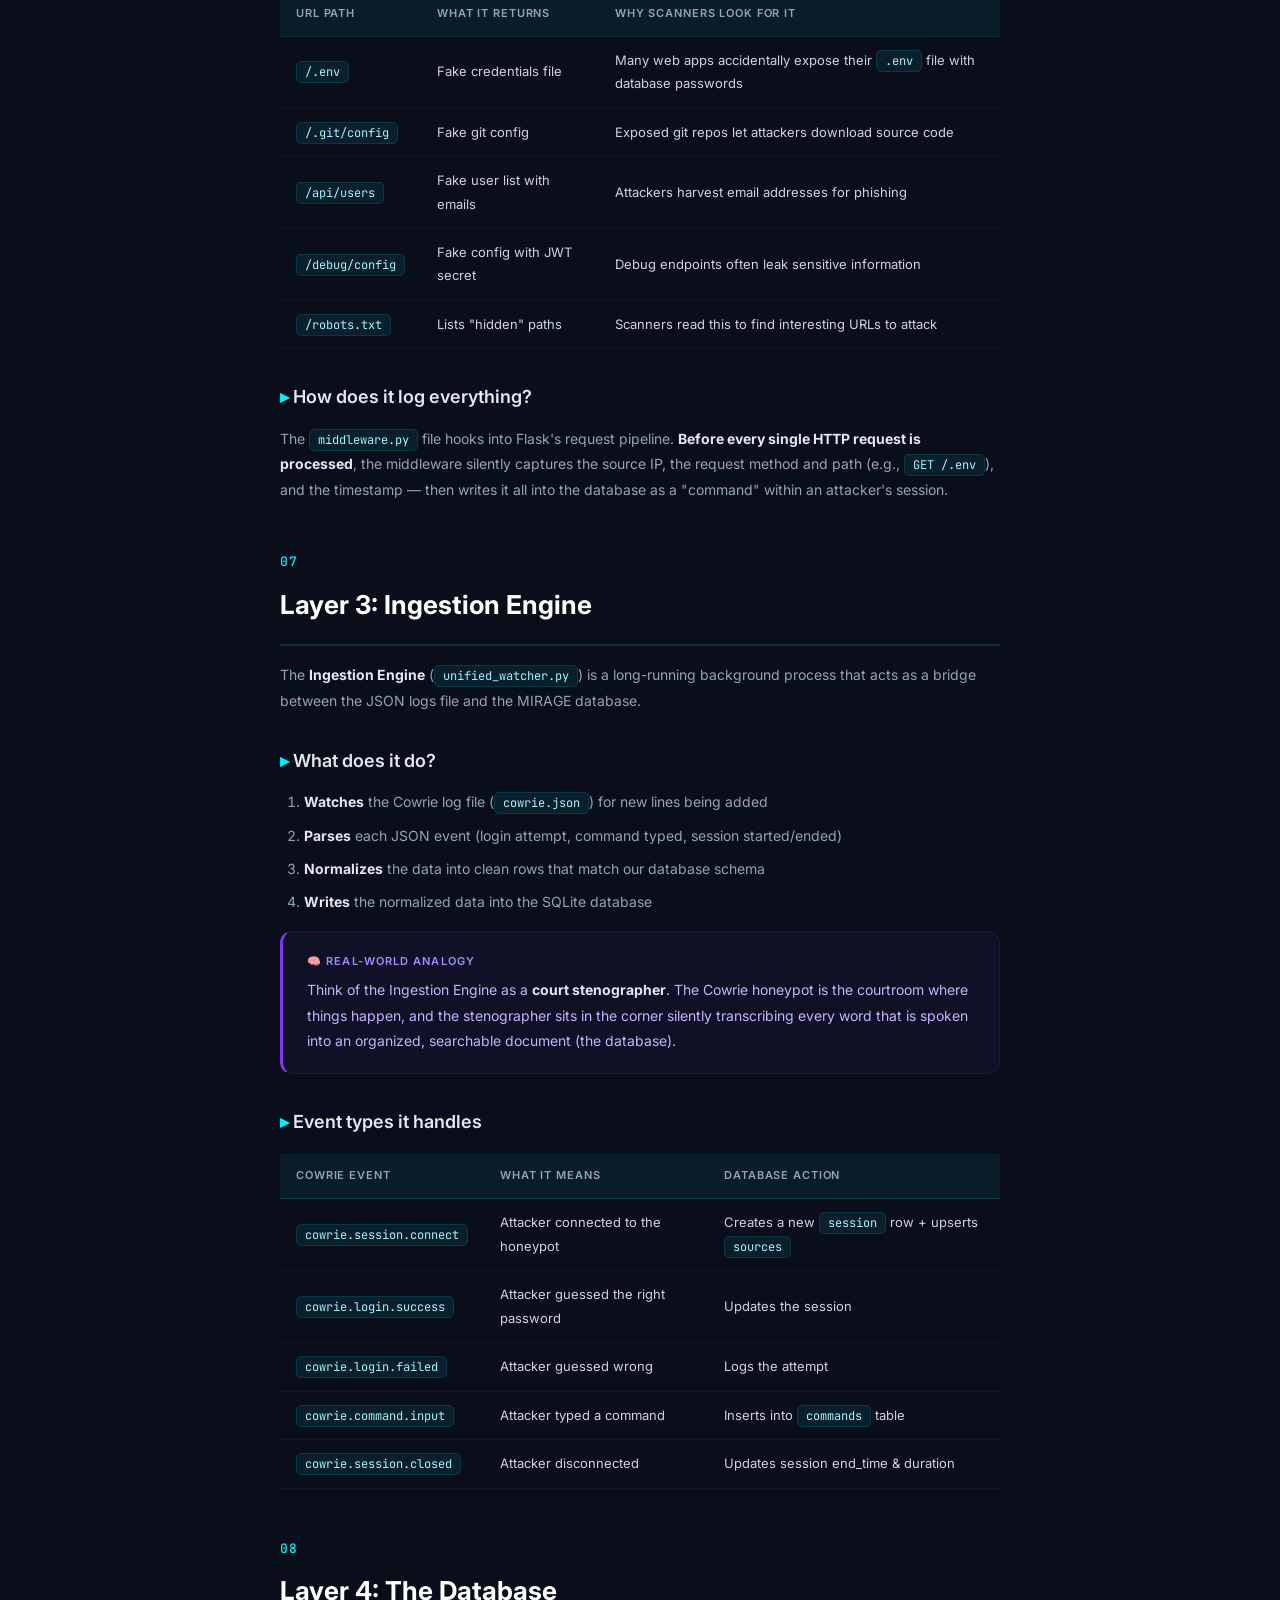
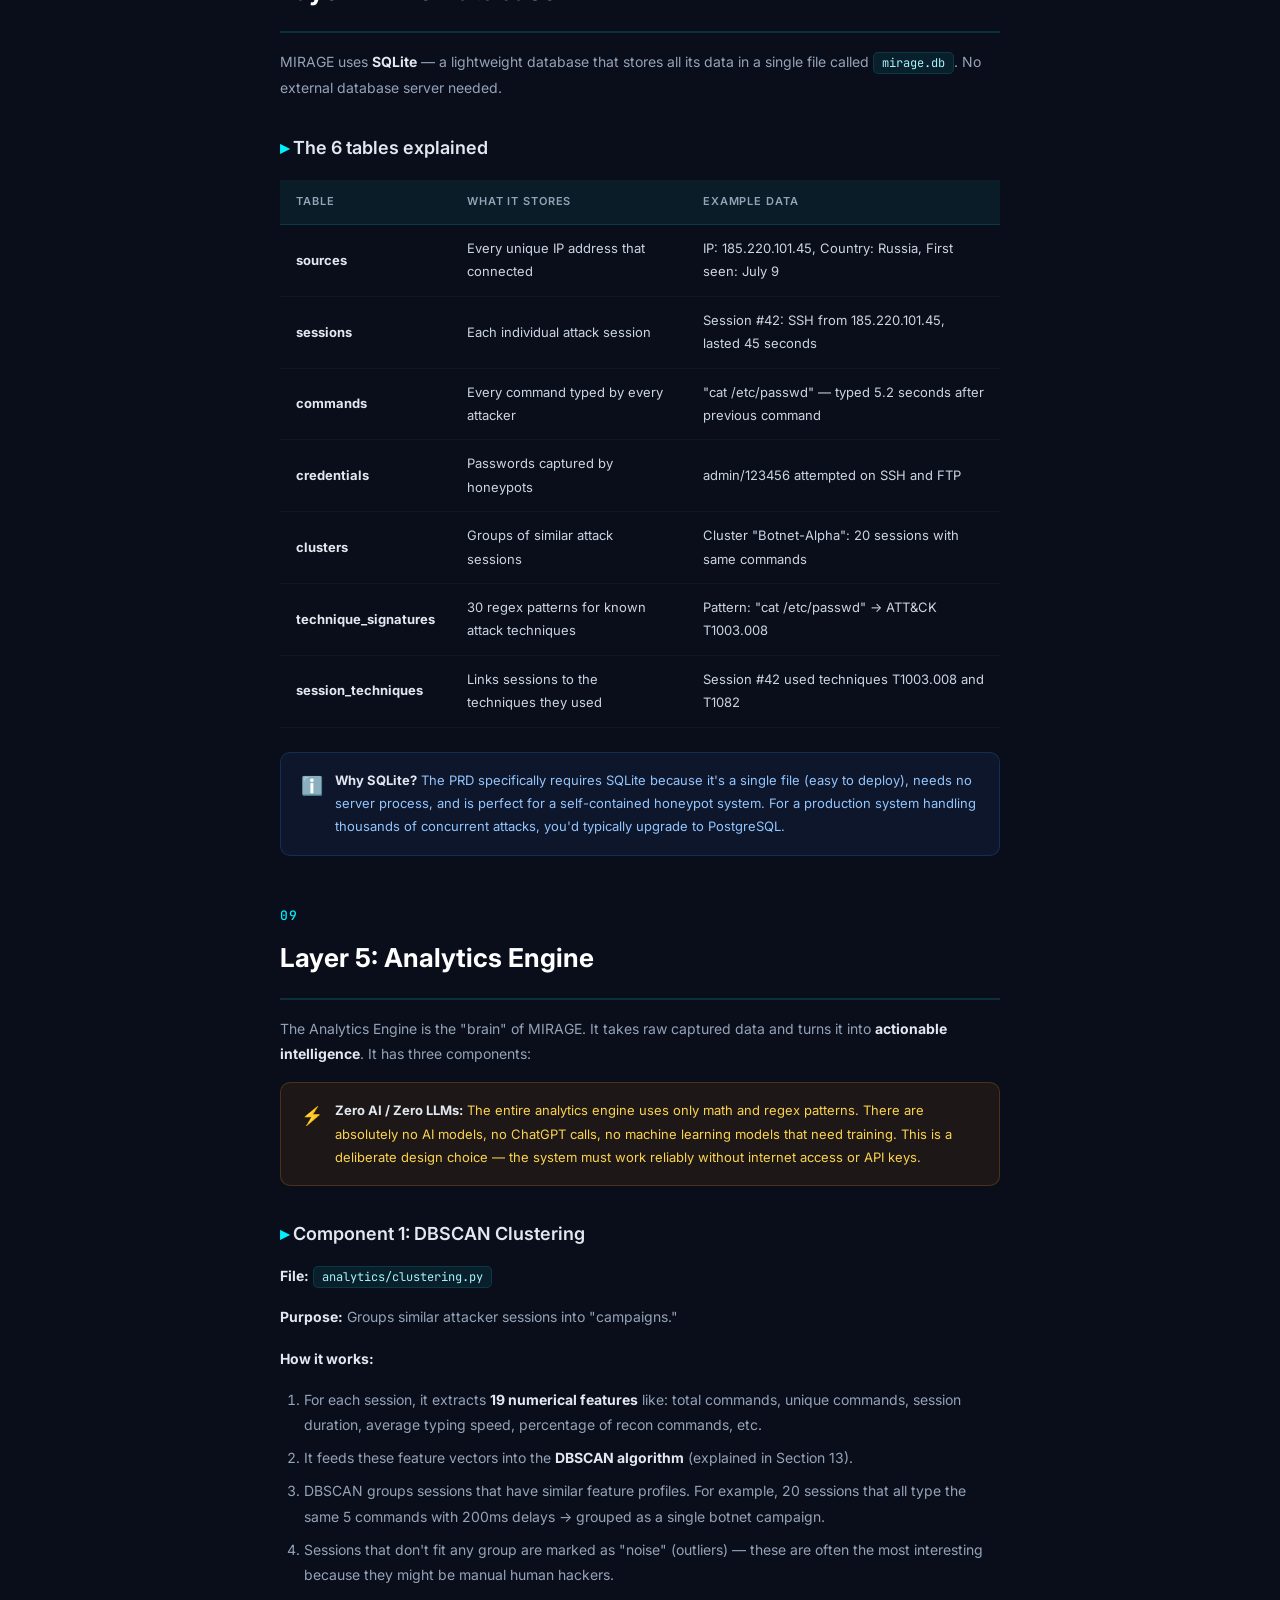
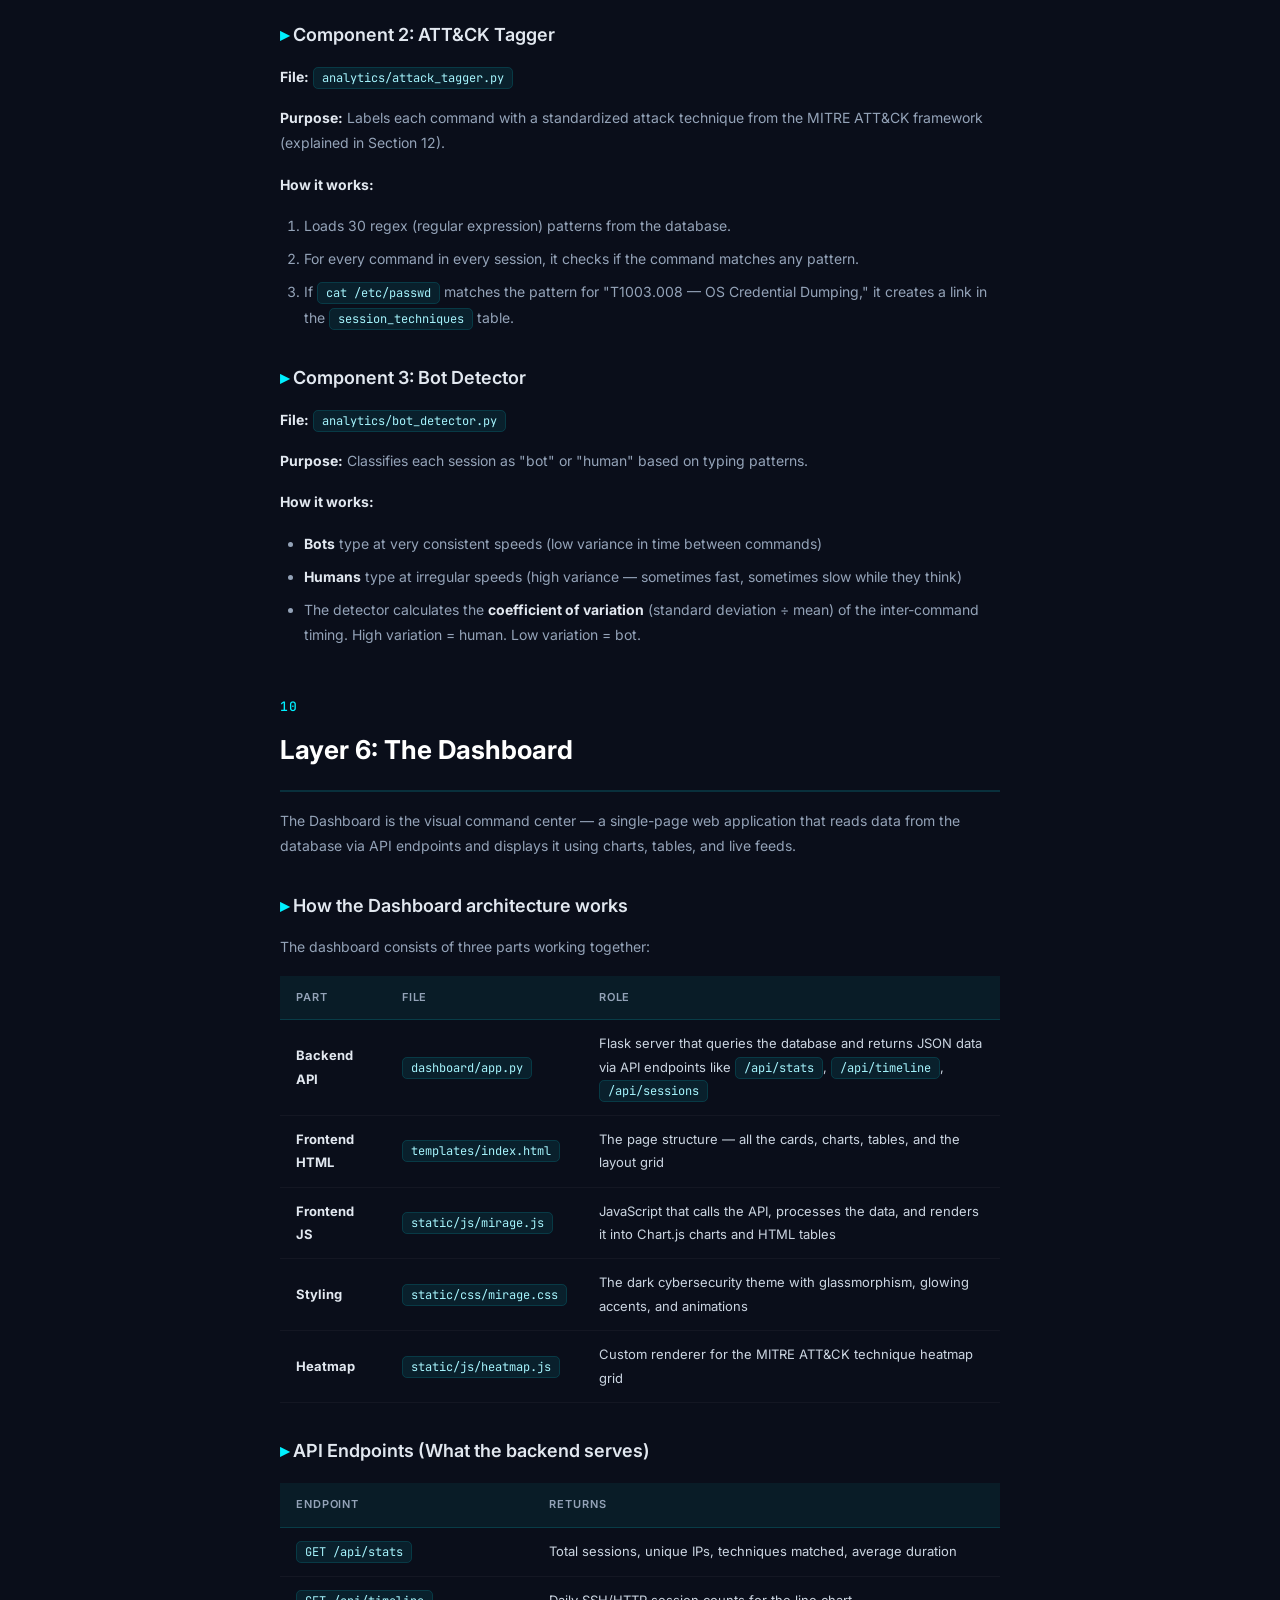
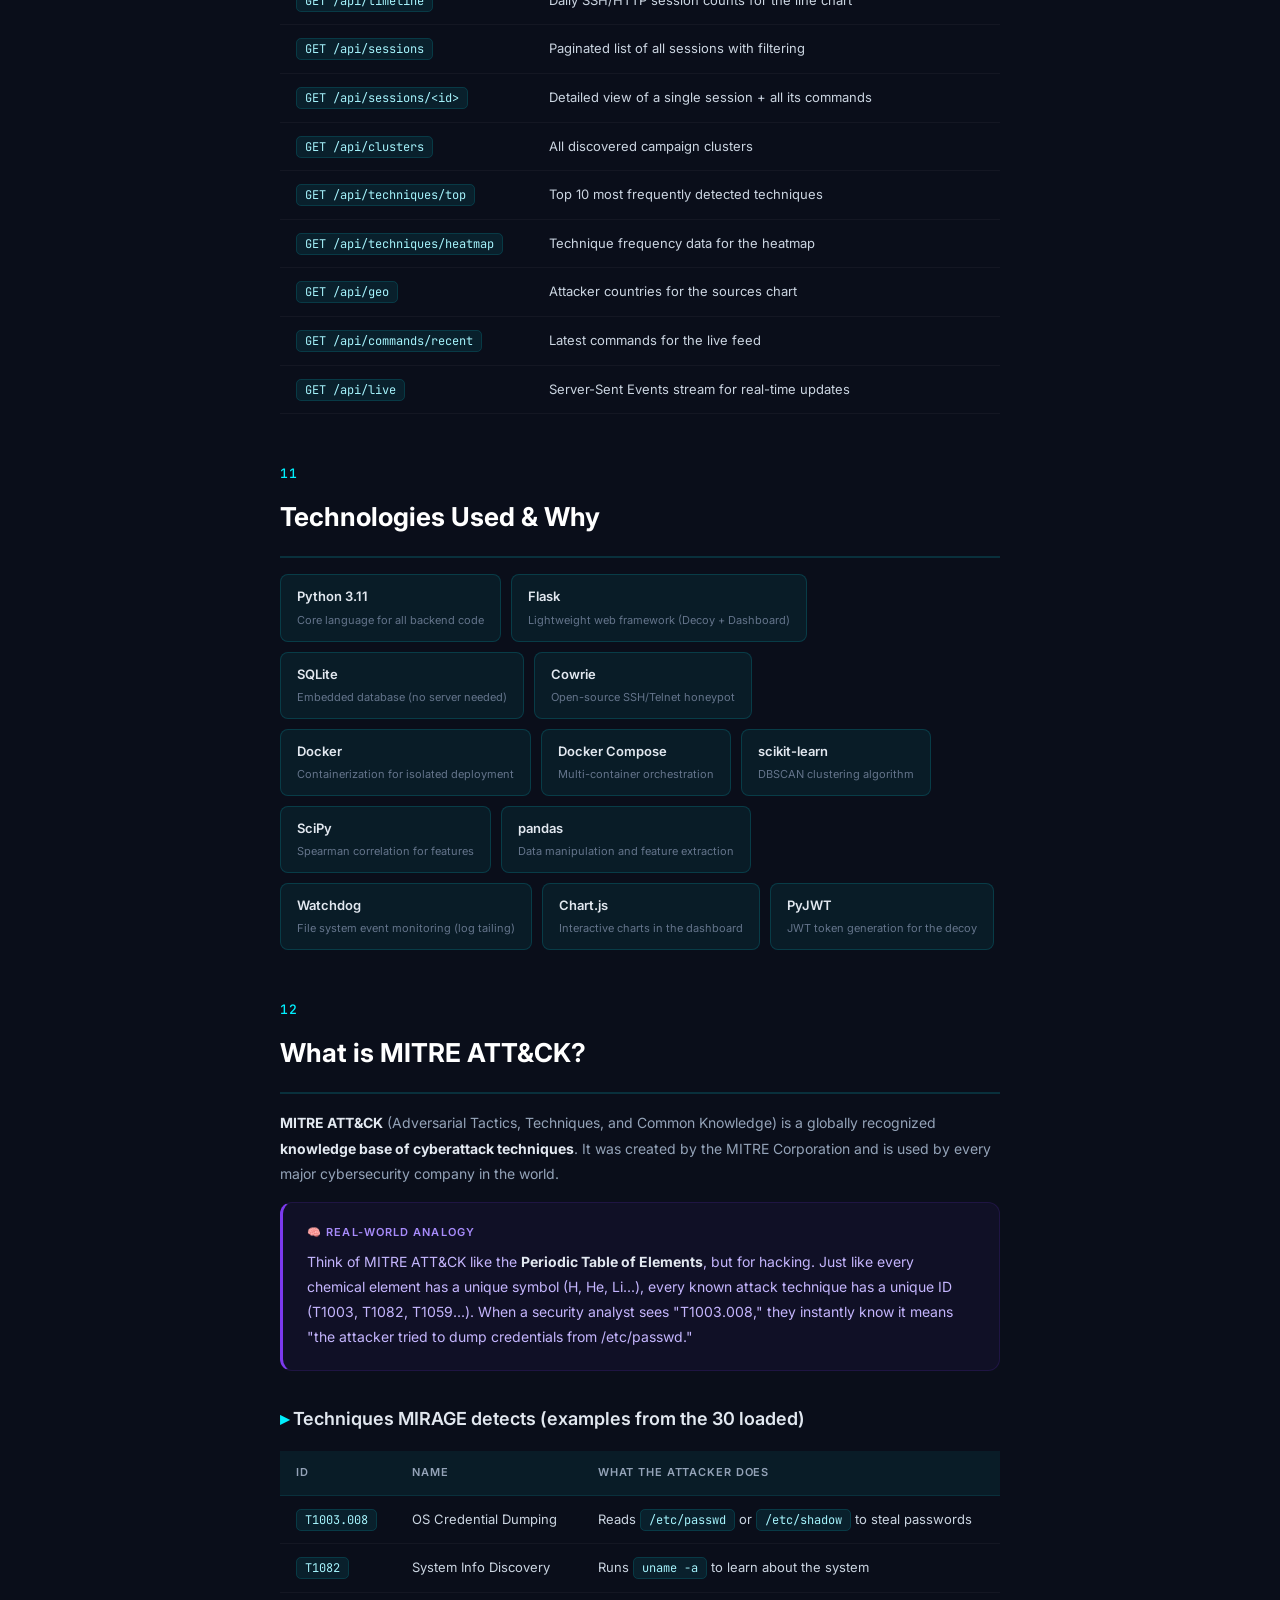
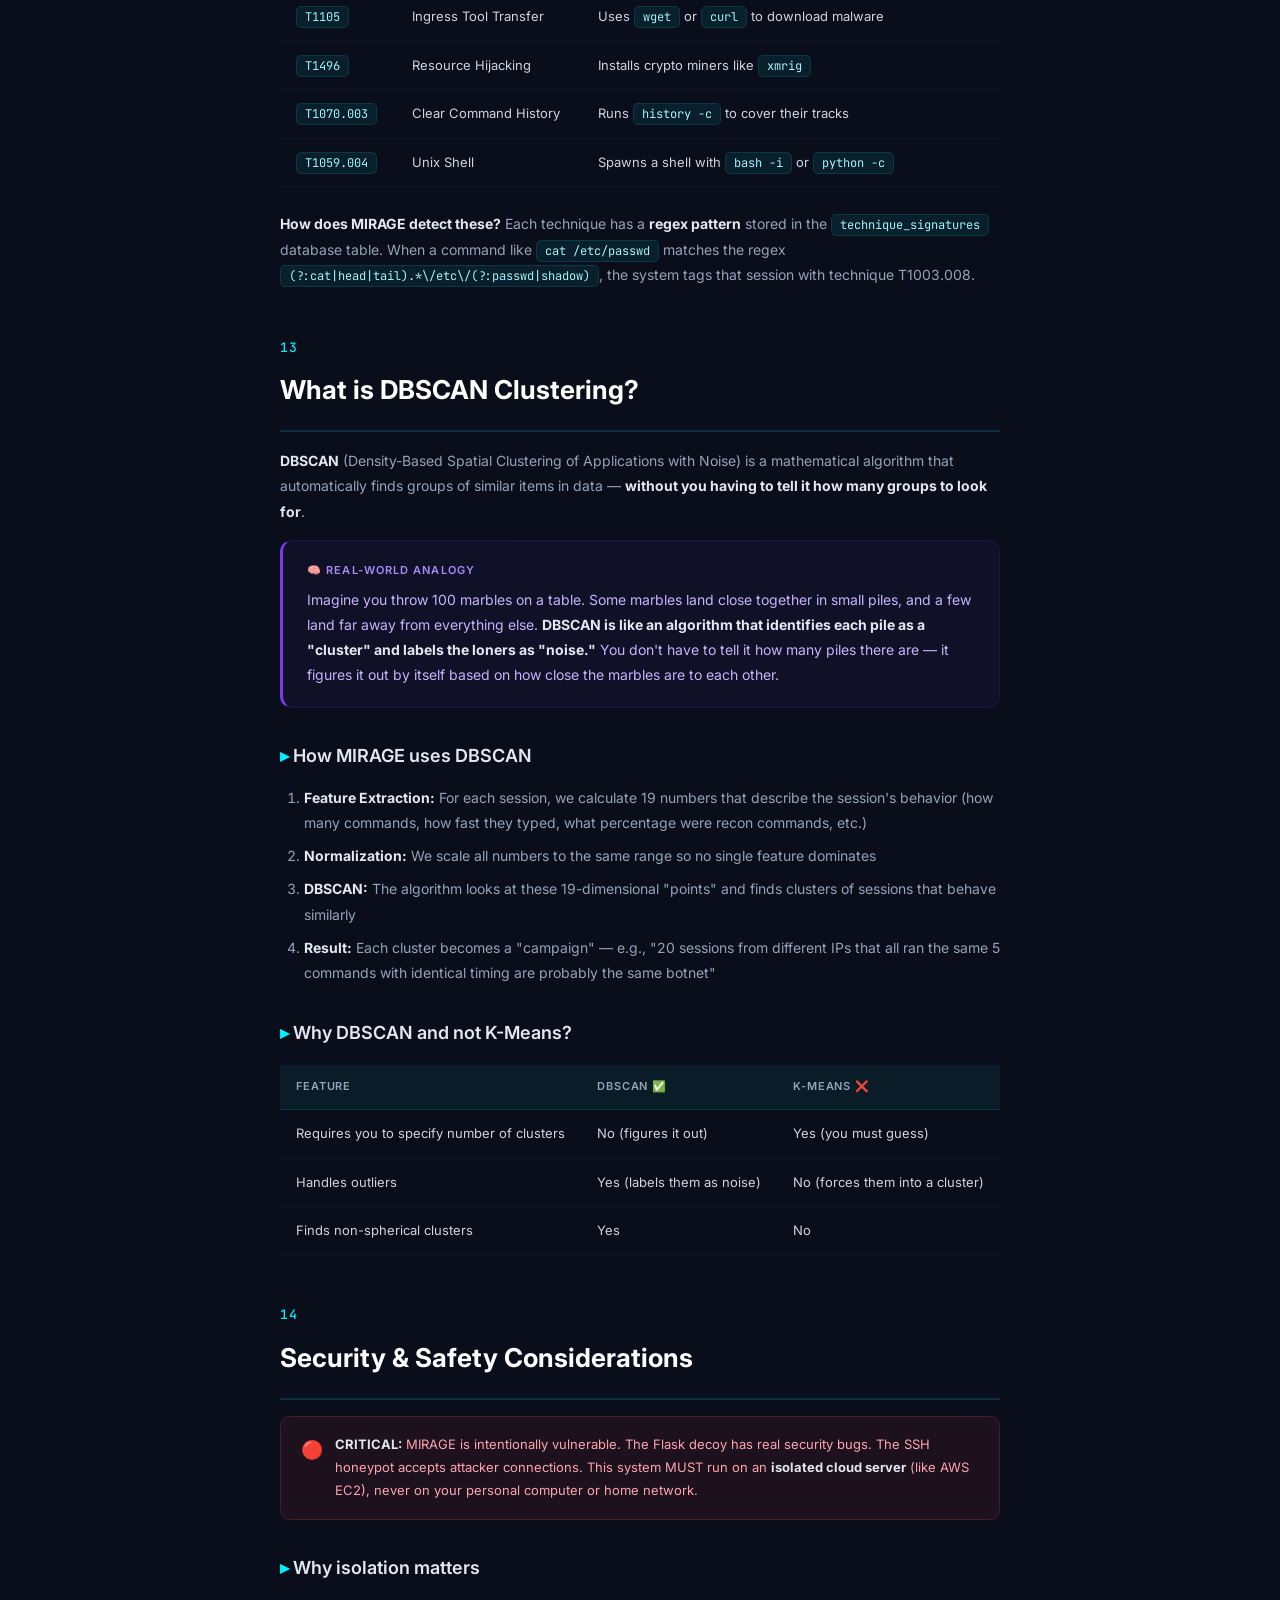
==== commit 06cbf365: "docs: update architecture diagram and file structure in html docs" ====
--- a/MIRAGE_Project_Documentation.html
+++ b/MIRAGE_Project_Documentation.html
@@ -1,4 +1,4 @@
-﻿<!DOCTYPE html>
+<!DOCTYPE html>
 <html lang="en">
 <head>
     <meta charset="UTF-8">
@@ -404,30 +404,28 @@
        ▼
 
   <span class="white">STEP 2: ATTACKER CONNECTS</span>
-  ┌────────────────────────┐    ┌────────────────────────┐
-  │  <span class="cyan">SSH on Port 2222</span>       │    │  <span class="amber">HTTP on Port 8080</span>     │
-  │  Attacker types:       │    │  Scanner requests:     │
-  │  $ ssh root@your-ip    │    │  GET /.env             │
-  │  Password: admin       │    │  GET /admin            │
-  │  $ cat /etc/passwd     │    │  POST /login           │
-  └──────────┬─────────────┘    └──────────┬─────────────┘
-             │                              │
-             ▼                              ▼
-  <span class="white">STEP 3: DATA IS CAPTURED</span>
-  ┌────────────────────────┐    ┌────────────────────────┐
-  │  <span class="cyan">COWRIE</span> writes a JSON    │    │  <span class="amber">FLASK DECOY</span> middleware │
-  │  log file with every   │    │  writes directly to    │
-  │  command + timing      │    │  the SQLite database   │
-  └──────────┬─────────────┘    └──────────┬─────────────┘
+  ┌────────────────────────┐    ┌────────────────────────┐    ┌────────────────────────┐
+  │  <span class="cyan">SSH on Port 2222</span>       │    │  <span class="amber">HTTP on Port 8080</span>     │    │  <span class="rose">FTP/Telnet/SMTP/VNC</span>  │
+  │  Attacker types:       │    │  Scanner requests:     │    │  Brute force logins    │
+  │  $ ssh root@your-ip    │    │  GET /.env             │    │  (Credential Trap)     │
+  └──────────┬─────────────┘    └──────────┬─────────────┘    └──────────┬─────────────┘
+             │                              │                              │
+             ▼                              ▼                              ▼
+  <span class="white">STEP 3: DATA IS CAPTURED (Also includes Wordpot, Elasticpot, ADBHoney)</span>
+  ┌────────────────────────┐    ┌────────────────────────┐    ┌────────────────────────┐
+  │  <span class="cyan">COWRIE</span> writes a JSON    │    │  <span class="amber">FLASK DECOY</span> middleware │    │  <span class="rose">CREDENTIAL TRAP</span> logs │
+  │  log file with every   │    │  writes directly to    │    │  to honeypot.log file  │
+  │  command + timing      │    │  the SQLite database   │    │                        │
+  └──────────┬─────────────┘    └──────────┬─────────────┘    └──────────┬─────────────┘
              │                              │
              ▼                              │
-  <span class="white">STEP 4: INGESTION ENGINE</span>                 │
-  ┌────────────────────────┐               │
-  │  <span class="emerald">COWRIE WATCHER</span>         │               │
-  │  Reads Cowrie's JSON   │               │
-  │  log, normalizes it,   │               │
-  │  and writes to DB      ├───────────────┤
-  └────────────────────────┘               │
+  <span class="white">STEP 4: INGESTION ENGINE</span>                                             │
+  ┌────────────────────────┐                                           │
+  │  <span class="emerald">UNIFIED WATCHER</span>        │                                           │
+  │  Reads Cowrie & Trap   │                                           │
+  │  logs, normalizes them,│                                           │
+  │  and writes to DB      ├───────────────────────────────────────────┤
+  └────────────────────────┘                                           │
                                            ▼
   <span class="white">STEP 5: DATA STORED IN DATABASE</span>
   ┌────────────────────────────────────────────────────┐
@@ -491,9 +489,15 @@
 │       ├── <span class="file">login.html</span>     <span class="desc">── Vulnerable login form</span>
 │       └── <span class="file">admin.html</span>     <span class="desc">── Fake admin panel</span>
 │
-├── <span class="folder">ingestion/</span>             <span class="desc">── Reads Cowrie logs into the database</span>
-│   ├── <span class="file">unified_watcher.py</span>  <span class="desc">── Watches and parses the JSON logs</span>
+├── <span class="folder">ingestion/</span>             <span class="desc">── Reads logs into the database</span>
+│   ├── <span class="file">unified_watcher.py</span>  <span class="desc">── Watches and parses all honeypot logs</span>
 │   └── <span class="file">Dockerfile</span>         <span class="desc">── Docker build instructions</span>
+│
+├── <span class="folder">honeypots/</span>             <span class="desc">── Third-party and custom honeypots</span>
+│   ├── <span class="folder">credential_trap/</span>   <span class="desc">── FTP/Telnet/SMTP/VNC</span>
+│   ├── <span class="folder">wordpot/</span>           <span class="desc">── WordPress vulnerabilities</span>
+│   ├── <span class="folder">elasticpot/</span>        <span class="desc">── Elasticsearch vulnerabilities</span>
+│   └── <span class="folder">adbhoney/</span>          <span class="desc">── Android Debug Bridge</span>
 │
 ├── <span class="folder">analytics/</span>             <span class="desc">── Math-based analysis of captured data</span>
 │   ├── <span class="file">clustering.py</span>     <span class="desc">── DBSCAN algorithm to group attackers</span>
